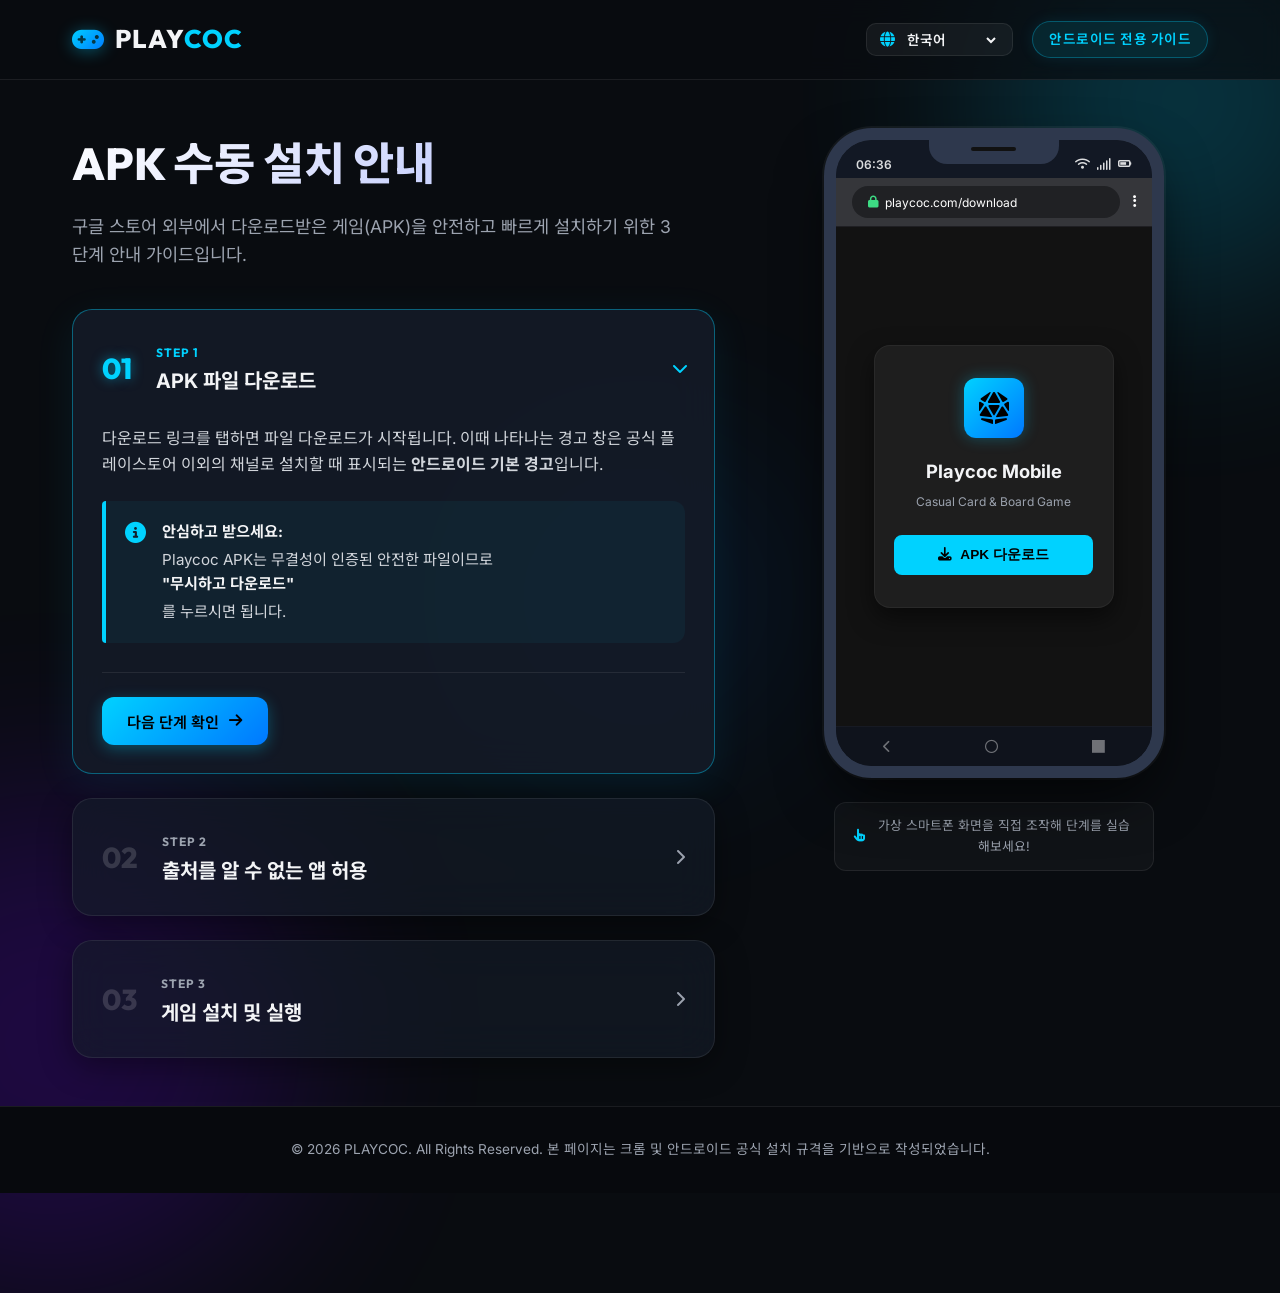
==== index.html @ 273a6642 "Add files via upload" ====
<!DOCTYPE html>
<html lang="ko">
<head>
  <meta charset="UTF-8">
  <meta name="viewport" content="width=device-width, initial-scale=1.0">
  <title>안드로이드 APK 크롬 설치 가이드 | Playcoc</title>
  <meta name="description" content="구글 플레이 스토어를 거치지 않고, 크롬에서 안전하게 APK 파일을 다운로드하여 설치하는 방법을 알려드립니다. 단계별 시뮬레이터를 확인하세요.">
  
  <!-- SEO Open Graph -->
  <meta property="og:title" content="안드로이드 APK 크롬 설치 가이드 | Playcoc">
  <meta property="og:description" content="크롬을 통한 APK 파일 다운로드부터 권한 허용, 게임 실행까지 완벽하게 가이드합니다.">
  <meta property="og:type" content="website">
  
  <!-- Fonts -->
  <link rel="preconnect" href="https://fonts.googleapis.com">
  <link rel="preconnect" href="https://fonts.gstatic.com" crossorigin>
  <link href="https://fonts.googleapis.com/css2?family=Inter:wght@300;400;500;600;700&family=Noto+Sans+KR:wght@300;400;500;700&family=Outfit:wght@400;600;800&display=swap" rel="stylesheet">
  
  <!-- FontAwesome for icons -->
  <link rel="stylesheet" href="https://cdnjs.cloudflare.com/ajax/libs/font-awesome/6.4.0/css/all.min.css">
  
  <!-- Custom Styles -->
  <link rel="stylesheet" href="style.css">
</head>
<body>

  <!-- Background Decorative Orbs -->
  <div class="decor-orb orb-1"></div>
  <div class="decor-orb orb-2"></div>
  <div class="decor-orb orb-3"></div>

  <!-- Header -->
  <header>
    <div class="header-container">
      <div class="logo">
        <i class="fa-solid fa-gamepad logo-icon"></i>
        <span class="logo-text">PLAY<span>COC</span></span>
      </div>
      <div class="header-right">
        <!-- Language Selector -->
        <div class="lang-selector">
          <i class="fa-solid fa-globe lang-icon"></i>
          <select id="lang-select">
            <option value="ko" selected>한국어</option>
            <option value="en">English</option>
            <option value="vi">Tiếng Việt</option>
          </select>
        </div>
        <div class="badge" data-i18n="header-badge">안드로이드 전용 가이드</div>
      </div>
    </div>
  </header>

  <!-- Main Content Container -->
  <main class="container">
    
    <!-- Left Column: Step Details -->
    <section class="guide-steps-column">
      <div class="intro-box">
        <h1 data-i18n="intro-title">APK 수동 설치 안내</h1>
        <p class="subtitle" data-i18n="intro-subtitle">구글 스토어 외부에서 다운로드받은 게임(APK)을 안전하고 빠르게 설치하기 위한 3단계 안내 가이드입니다.</p>
      </div>

      <!-- Step List -->
      <div class="steps-wrapper">
        
        <!-- Step 1 Card -->
        <article class="step-card active" data-step="1" id="step-1-card">
          <div class="step-header">
            <span class="step-number">01</span>
            <div class="step-title-group">
              <span class="step-tag" data-i18n="step1-tag">Step 1</span>
              <h2 data-i18n="step1-title">APK 파일 다운로드</h2>
            </div>
            <i class="fa-solid fa-chevron-right step-arrow"></i>
          </div>
          <div class="step-content">
            <p data-i18n="step1-body">다운로드 링크를 탭하면 파일 다운로드가 시작됩니다. 이때 나타나는 경고 창은 공식 플레이스토어 이외의 채널로 설치할 때 표시되는 <strong>안드로이드 기본 경고</strong>입니다.</p>
            <div class="alert-box note">
              <i class="fa-solid fa-circle-info alert-icon"></i>
              <div class="alert-text">
                <strong data-i18n="step1-alert-title">안심하고 받으세요:</strong>
                <span data-i18n="step1-alert-body">Playcoc APK는 무결성이 인증된 안전한 파일이므로 <strong>"무시하고 다운로드"</strong>를 누르시면 됩니다.</span>
              </div>
            </div>
            <div class="step-actions">
              <button class="btn btn-primary next-step-btn" data-next="2" data-i18n="btn-next-step1">다음 단계 확인 <i class="fa-solid fa-arrow-right"></i></button>
            </div>
          </div>
        </article>

        <!-- Step 2 Card -->
        <article class="step-card" data-step="2" id="step-2-card">
          <div class="step-header">
            <span class="step-number">02</span>
            <div class="step-title-group">
              <span class="step-tag" data-i18n="step2-tag">Step 2</span>
              <h2 data-i18n="step2-title">출처를 알 수 없는 앱 허용</h2>
            </div>
            <i class="fa-solid fa-chevron-right step-arrow"></i>
          </div>
          <div class="step-content">
            <p data-i18n="step2-body">다운로드가 끝나고 파일을 열면 보안 경고가 발생합니다. 브라우저(크롬)에 앱 설치 권한이 부여되지 않았기 때문입니다.</p>
            <ol class="bullet-list">
              <li data-i18n="step2-list1">경고 팝업에서 <strong class="color-highlight">설정</strong>(Settings)을 누릅니다.</li>
              <li data-i18n="step2-list2">보안 설정 창에서 <strong class="color-highlight">이 소스 허용</strong>(Allow from this source) 토글 스위치를 활성화합니다.</li>
            </ol>
            <div class="step-actions">
              <button class="btn btn-secondary prev-step-btn" data-prev="1" data-i18n="btn-prev">이전</button>
              <button class="btn btn-primary next-step-btn" data-next="3" data-i18n="btn-next-step2">다음 단계 확인 <i class="fa-solid fa-arrow-right"></i></button>
            </div>
          </div>
        </article>

        <!-- Step 3 Card -->
        <article class="step-card" data-step="3" id="step-3-card">
          <div class="step-header">
            <span class="step-number">03</span>
            <div class="step-title-group">
              <span class="step-tag" data-i18n="step3-tag">Step 3</span>
              <h2 data-i18n="step3-title">게임 설치 및 실행</h2>
            </div>
            <i class="fa-solid fa-chevron-right step-arrow"></i>
          </div>
          <div class="step-content">
            <p data-i18n="step3-body">권한 허용 후 돌아오면 앱 설치를 묻는 팝업창이 나타납니다. 최종 설치 및 플레이를 완료하세요.</p>
            <ol class="bullet-list">
              <li data-i18n="step3-list1">설치 확인 창에서 <strong class="color-highlight">설치</strong>(Install) 버튼을 탭합니다.</li>
              <li data-i18n="step3-list2">설치가 완료된 뒤 <strong class="color-highlight">열기</strong>(Open) 버튼을 누르면 정상적으로 게임이 시작됩니다!</li>
            </ol>
            <div class="alert-box success">
              <i class="fa-solid fa-circle-check alert-icon"></i>
              <div class="alert-text" data-i18n="step3-alert">
                설치가 완료되었습니다! 이제 자유롭게 게임을 이용하실 수 있습니다.
              </div>
            </div>
            <div class="step-actions">
              <button class="btn btn-secondary prev-step-btn" data-prev="2" data-i18n="btn-prev-step">이전 단계</button>
              <button class="btn btn-primary reset-btn" id="btn-restart" data-i18n="btn-restart"><i class="fa-solid fa-rotate-left"></i> 처음부터 다시 보기</button>
            </div>
          </div>
        </article>

      </div>
    </section>

    <!-- Right Column: Interactive Phone Simulator -->
    <section class="simulator-column">
      <div class="phone-wrapper">
        <div class="phone-case">
          <!-- Speaker & Camera Notch -->
          <div class="notch"></div>
          
          <!-- Side Buttons -->
          <div class="phone-btn vol-up"></div>
          <div class="phone-btn vol-down"></div>
          <div class="phone-btn power"></div>

          <!-- Screen Container -->
          <div class="phone-screen" id="phone-screen">
            
            <!-- Android Status Bar -->
            <div class="android-status-bar">
              <div class="status-time" id="live-time">14:20</div>
              <div class="status-icons">
                <i class="fa-solid fa-wifi"></i>
                <i class="fa-solid fa-signal"></i>
                <i class="fa-solid fa-battery-three-quarters"></i>
              </div>
            </div>

            <!-- Virtual Screens -->
            <div class="screen-view-container">
              
              <!-- STEP 1 VIEW: Chrome Download & Warning -->
              <div class="view active" id="view-step-1">
                <div class="chrome-browser">
                  <div class="chrome-header">
                    <div class="chrome-url"><i class="fa-solid fa-lock text-success"></i> playcoc.com/download</div>
                    <div class="chrome-actions"><i class="fa-solid fa-ellipsis-vertical"></i></div>
                  </div>
                  <div class="chrome-content">
                    <div class="game-card-mock">
                      <div class="game-logo-mock"><i class="fa-solid fa-dice-d20"></i></div>
                      <h3 data-i18n="sim-game-title">Playcoc Mobile</h3>
                      <p data-i18n="sim-game-subtitle">Casual Card & Board Game</p>
                      <button class="btn-download-mock" id="mock-dl-trigger">
                        <i class="fa-solid fa-download"></i> <span data-i18n="mock-dl-text">APK 다운로드</span>
                      </button>
                    </div>
                  </div>
                  
                  <!-- Chrome Alert Box (Warning) -->
                  <div class="chrome-warning-overlay" id="download-warning-popup">
                    <div class="chrome-warning-card">
                      <div class="warn-title">
                        <i class="fa-solid fa-triangle-exclamation text-warning"></i>
                        <span data-i18n="warn-title">파일이 유해할 수 있음</span>
                      </div>
                      <p class="warn-desc" data-i18n="warn-desc">playcoc_game.apk 파일은 유해할 수 있습니다. 출처가 확실하지 않은 파일은 유해할 수 있으므로 신중하게 판단해야 합니다.</p>
                      <div class="warn-actions">
                        <button class="btn-warn-cancel" data-i18n="btn-cancel">취소</button>
                        <button class="btn-warn-action btn-pulse" id="btn-mock-download-anyway" data-i18n="btn-dl-anyway">무시하고 다운로드</button>
                      </div>
                    </div>
                  </div>
                  
                  <!-- Download Progress Notification -->
                  <div class="chrome-toast-download" id="toast-download-progress">
                    <div class="toast-content">
                      <i class="fa-solid fa-circle-notch fa-spin text-primary"></i>
                      <span data-i18n="toast-progress">파일 다운로드 중...</span>
                    </div>
                  </div>

                  <!-- Download Complete Notification -->
                  <div class="chrome-toast-download" id="toast-download-complete">
                    <div class="toast-content">
                      <i class="fa-solid fa-circle-check text-success"></i>
                      <span data-i18n="toast-complete">파일 다운로드 완료</span>
                    </div>
                    <button class="toast-open-btn" id="toast-open-btn" data-i18n="btn-open">열기</button>
                  </div>

                </div>
              </div>

              <!-- STEP 2 VIEW: Android Settings Allow Unknown Source -->
              <div class="view" id="view-step-2">
                
                <!-- Security Dialog -->
                <div class="android-security-dialog" id="security-dialog">
                  <div class="dialog-card">
                    <div class="dialog-body">
                      <h4 data-i18n="sec-title">보안 경고</h4>
                      <p data-i18n="sec-desc">보안을 위해 이 소스의 알 수 없는 앱을 휴대전화에 설치할 수 없습니다.</p>
                    </div>
                    <div class="dialog-footer">
                      <button class="btn-dialog-cancel" data-i18n="btn-cancel">취소</button>
                      <button class="btn-dialog-action btn-pulse" id="btn-goto-settings" data-i18n="btn-settings">설정</button>
                    </div>
                  </div>
                </div>

                <!-- Settings Page -->
                <div class="android-settings-page" id="settings-page">
                  <div class="settings-header">
                    <button class="settings-back-btn" id="settings-back-btn"><i class="fa-solid fa-arrow-left"></i></button>
                    <span data-i18n="settings-title">알 수 없는 앱 설치</span>
                  </div>
                  <div class="settings-list">
                    <div class="settings-app-info">
                      <div class="app-icon-chrome"><i class="fa-brands fa-chrome"></i></div>
                      <div class="app-details">
                        <h5>Chrome</h5>
                        <p data-i18n="settings-version">버전 120.0.6099.144</p>
                      </div>
                    </div>
                    
                    <div class="settings-toggle-row">
                      <div class="toggle-desc">
                        <span data-i18n="settings-allow">이 소스 허용</span>
                        <p data-i18n="settings-allow-desc">이 소스를 허용하면 휴대전화 및 데이터가 공격에 노출될 수 있습니다. 이 앱을 설치함으로써 발생하는 기기 손상이나 데이터 손실에 대한 책임은 사용자에게 있습니다.</p>
                      </div>
                      <div class="toggle-switch-container">
                        <label class="switch">
                          <input type="checkbox" id="toggle-allow-source">
                          <span class="slider round"></span>
                        </label>
                      </div>
                    </div>
                  </div>
                </div>

              </div>

              <!-- STEP 3 VIEW: APK Installation -->
              <div class="view" id="view-step-3">
                <div class="installer-ui">
                  
                  <!-- Install Dialog -->
                  <div class="android-install-dialog" id="install-dialog">
                    <div class="install-dialog-header">
                      <div class="installer-app-icon"><i class="fa-solid fa-dice-d20"></i></div>
                      <div class="installer-app-name">
                        <h4 data-i18n="sim-game-title">Playcoc Mobile</h4>
                        <p data-i18n="install-question">이 앱을 설치하시겠습니까?</p>
                      </div>
                    </div>
                    <div class="install-dialog-footer">
                      <button class="btn-install-cancel" data-i18n="btn-cancel">취소</button>
                      <button class="btn-install-action btn-pulse" id="btn-install-confirm" data-i18n="btn-install">설치</button>
                    </div>
                  </div>

                  <!-- Installing Dialog -->
                  <div class="android-install-dialog" id="installing-dialog">
                    <div class="install-dialog-header">
                      <div class="installer-app-icon"><i class="fa-solid fa-dice-d20"></i></div>
                      <div class="installer-app-name">
                        <h4 data-i18n="sim-game-title">Playcoc Mobile</h4>
                        <p data-i18n="installing-title">설치 중...</p>
                      </div>
                    </div>
                    <div class="install-progress-bar-container">
                      <div class="install-progress-bar" id="install-progress-bar"></div>
                    </div>
                  </div>

                  <!-- Installed Dialog -->
                  <div class="android-install-dialog" id="installed-dialog">
                    <div class="install-dialog-header">
                      <div class="installer-app-icon success-glow"><i class="fa-solid fa-dice-d20"></i></div>
                      <div class="installer-app-name">
                        <h4 data-i18n="sim-game-title">Playcoc Mobile</h4>
                        <p class="text-success" id="installed-msg"><i class="fa-solid fa-circle-check"></i> <span data-i18n="installed-title">앱이 설치되었습니다.</span></p>
                      </div>
                    </div>
                    <div class="install-dialog-footer">
                      <button class="btn-install-cancel" id="btn-install-done" data-i18n="btn-done">완료</button>
                      <button class="btn-install-action btn-pulse" id="btn-launch-game" data-i18n="btn-open">열기</button>
                    </div>
                  </div>

                  <!-- Game Launch Interface -->
                  <div class="game-launched-screen" id="game-launched-screen">
                    <div class="game-brand-splash">
                      <div class="splash-logo"><i class="fa-solid fa-dice-d20"></i></div>
                      <h2>PLAYCOC</h2>
                      <div class="loading-spinner"></div>
                      <p data-i18n="splash-loading">게임을 불러오는 중...</p>
                    </div>
                  </div>

                </div>
              </div>

            </div>

            <!-- Android Navigation Bar -->
            <div class="android-nav-bar">
              <div class="nav-btn"><i class="fa-solid fa-chevron-left"></i></div>
              <div class="nav-btn"><i class="fa-regular fa-circle"></i></div>
              <div class="nav-btn"><i class="fa-solid fa-square-full"></i></div>
            </div>

          </div>
        </div>
      </div>
      
      <!-- Virtual Phone Interactive Hint -->
      <div class="simulator-hint">
        <i class="fa-solid fa-hand-pointer pulse-icon"></i>
        <span data-i18n="sim-hint">가상 스마트폰 화면을 직접 조작해 단계를 실습해보세요!</span>
      </div>
    </section>

  </main>

  <!-- Footer -->
  <footer>
    <div class="footer-container">
      <p data-i18n="footer-text">&copy; 2026 PLAYCOC. All Rights Reserved. 본 페이지는 크롬 및 안드로이드 공식 설치 규격을 기반으로 작성되었습니다.</p>
    </div>
  </footer>

  <script src="script.js"></script>
</body>
</html>
---- style.css ----
/* --- Global Styles & Design System --- */
:root {
  /* Color Palette */
  --bg-dark: #090c10;
  --bg-panel: rgba(21, 28, 41, 0.65);
  --bg-panel-solid: #151c29;
  --border-color: rgba(255, 255, 255, 0.08);
  --color-primary: #00d2ff;
  --color-secondary: #0078ff;
  --color-accent: #7000ff;
  --color-success: #3ddc84;
  --color-warning: #f5a623;
  --text-main: #f3f4f6;
  --text-muted: #9ca3af;
  
  /* Gradients */
  --gradient-main: linear-gradient(135deg, var(--color-primary) 0%, var(--color-secondary) 100%);
  --gradient-accent: linear-gradient(135deg, #8b5cf6 0%, var(--color-accent) 100%);
  --gradient-dark: linear-gradient(180deg, #090c10 0%, #151c29 100%);
  
  /* Shadows & Blur */
  --glass-blur: blur(20px);
  --glow-shadow: 0 0 25px rgba(0, 210, 255, 0.25);
  --panel-shadow: 0 8px 32px 0 rgba(0, 0, 0, 0.4);
  
  /* Transitions */
  --transition-fast: all 0.2s cubic-bezier(0.4, 0, 0.2, 1);
  --transition-normal: all 0.4s cubic-bezier(0.4, 0, 0.2, 1);
}

* {
  box-sizing: border-box;
  margin: 0;
  padding: 0;
}

body {
  font-family: 'Inter', 'Noto Sans KR', sans-serif;
  background-color: var(--bg-dark);
  color: var(--text-main);
  min-height: 100vh;
  position: relative;
  overflow-x: hidden;
  display: flex;
  flex-direction: column;
  line-height: 1.6;
}

/* --- Decorative Orbs --- */
.decor-orb {
  position: absolute;
  border-radius: 50%;
  filter: blur(100px);
  z-index: -1;
  opacity: 0.2;
}
.orb-1 {
  width: 400px;
  height: 400px;
  background: var(--color-primary);
  top: -100px;
  right: -100px;
}
.orb-2 {
  width: 500px;
  height: 500px;
  background: var(--color-accent);
  bottom: -100px;
  left: -200px;
}
.orb-3 {
  width: 300px;
  height: 300px;
  background: var(--color-secondary);
  top: 50%;
  left: 50%;
  transform: translate(-50%, -50%);
  opacity: 0.1;
}

/* --- Header --- */
header {
  border-bottom: 1px solid var(--border-color);
  background: rgba(9, 12, 16, 0.7);
  backdrop-filter: blur(12px);
  position: sticky;
  top: 0;
  z-index: 100;
}

.header-container {
  max-width: 1200px;
  margin: 0 auto;
  padding: 1.2rem 2rem;
  display: flex;
  justify-content: space-between;
  align-items: center;
}

.logo {
  display: flex;
  align-items: center;
  gap: 0.6rem;
  font-family: 'Outfit', sans-serif;
  font-weight: 800;
  font-size: 1.6rem;
  letter-spacing: 1px;
}

.logo-icon {
  background: var(--gradient-main);
  -webkit-background-clip: text;
  -webkit-text-fill-color: transparent;
  filter: drop-shadow(0 2px 8px rgba(0, 210, 255, 0.4));
}

.logo-text {
  color: var(--text-main);
}
.logo-text span {
  color: var(--color-primary);
}

.badge {
  background: rgba(0, 210, 255, 0.1);
  border: 1px solid rgba(0, 210, 255, 0.3);
  color: var(--color-primary);
  padding: 0.4rem 1rem;
  border-radius: 50px;
  font-size: 0.85rem;
  font-weight: 600;
  letter-spacing: 0.5px;
  box-shadow: 0 0 15px rgba(0, 210, 255, 0.1);
}

.header-right {
  display: flex;
  align-items: center;
  gap: 1.2rem;
}

.lang-selector {
  display: flex;
  align-items: center;
  gap: 0.5rem;
  background: rgba(255, 255, 255, 0.05);
  border: 1px solid var(--border-color);
  padding: 0.4rem 0.8rem;
  border-radius: 10px;
  color: var(--text-main);
  transition: var(--transition-fast);
}

.lang-selector:hover {
  border-color: rgba(0, 210, 255, 0.3);
  background: rgba(0, 210, 255, 0.05);
}

.lang-icon {
  color: var(--color-primary);
  font-size: 0.95rem;
}

#lang-select {
  background: transparent;
  border: none;
  color: var(--text-main);
  font-size: 0.85rem;
  font-weight: 600;
  outline: none;
  cursor: pointer;
  font-family: inherit;
  padding-right: 0.5rem;
}

#lang-select option {
  background: var(--bg-panel-solid);
  color: var(--text-main);
}

/* --- Main Layout --- */
.container {
  max-width: 1200px;
  margin: 0 auto;
  padding: 3rem 2rem;
  flex: 1;
  display: grid;
  grid-template-columns: 1.2fr 0.8fr;
  gap: 4rem;
  align-items: start;
}

/* --- Left Column: Guide Steps --- */
.intro-box h1 {
  font-family: 'Outfit', 'Noto Sans KR', sans-serif;
  font-size: 2.8rem;
  font-weight: 800;
  margin-bottom: 0.8rem;
  background: linear-gradient(135deg, #ffffff 0%, #a5b4fc 100%);
  -webkit-background-clip: text;
  -webkit-text-fill-color: transparent;
}

.intro-box .subtitle {
  color: var(--text-muted);
  font-size: 1.1rem;
  margin-bottom: 2.5rem;
  max-width: 600px;
}

.steps-wrapper {
  display: flex;
  flex-direction: column;
  gap: 1.5rem;
}

.step-card {
  background: var(--bg-panel);
  border: 1px solid var(--border-color);
  border-radius: 20px;
  backdrop-filter: var(--glass-blur);
  overflow: hidden;
  transition: var(--transition-normal);
  cursor: pointer;
  box-shadow: var(--panel-shadow);
}

.step-card:hover {
  border-color: rgba(0, 210, 255, 0.25);
  box-shadow: 0 10px 30px rgba(0, 0, 0, 0.5);
}

.step-card.active {
  border-color: rgba(0, 210, 255, 0.4);
  box-shadow: 0 10px 40px rgba(0, 210, 255, 0.08);
  background: rgba(21, 28, 41, 0.85);
}

.step-header {
  padding: 1.8rem;
  display: flex;
  align-items: center;
  gap: 1.5rem;
}

.step-number {
  font-family: 'Outfit', sans-serif;
  font-size: 1.8rem;
  font-weight: 800;
  color: rgba(255, 255, 255, 0.15);
  transition: var(--transition-normal);
}

.step-card.active .step-number {
  color: var(--color-primary);
  text-shadow: 0 0 12px rgba(0, 210, 255, 0.5);
}

.step-title-group {
  flex: 1;
}

.step-tag {
  display: inline-block;
  font-family: 'Outfit', sans-serif;
  font-size: 0.75rem;
  font-weight: 700;
  text-transform: uppercase;
  color: var(--text-muted);
  letter-spacing: 1px;
  margin-bottom: 0.2rem;
  transition: var(--transition-fast);
}

.step-card.active .step-tag {
  color: var(--color-primary);
}

.step-header h2 {
  font-size: 1.25rem;
  font-weight: 700;
  color: var(--text-main);
}

.step-arrow {
  color: var(--text-muted);
  transition: var(--transition-normal);
}

.step-card.active .step-arrow {
  transform: rotate(90deg);
  color: var(--color-primary);
}

/* Collapsible Content */
.step-content {
  max-height: 0;
  padding: 0 1.8rem;
  overflow: hidden;
  transition: max-height 0.5s cubic-bezier(0, 1, 0, 1);
  color: #d1d5db;
  font-size: 1rem;
}

.step-card.active .step-content {
  max-height: 1000px;
  padding: 0 1.8rem 1.8rem 1.8rem;
  transition: max-height 0.5s cubic-bezier(1, 0, 1, 0);
}

.step-content p {
  margin-bottom: 1.2rem;
}

.color-highlight {
  color: var(--color-primary);
  font-weight: 600;
}

/* Lists and Alerts */
.bullet-list {
  padding-left: 1.2rem;
  margin-bottom: 1.5rem;
}
.bullet-list li {
  margin-bottom: 0.8rem;
}

.alert-box {
  background: rgba(255, 255, 255, 0.03);
  border-left: 4px solid var(--color-primary);
  border-radius: 4px 12px 12px 4px;
  padding: 1.2rem;
  margin: 1.5rem 0;
  display: flex;
  gap: 1rem;
  align-items: flex-start;
}

.alert-box.note {
  border-left-color: var(--color-primary);
  background: rgba(0, 210, 255, 0.05);
}

.alert-box.success {
  border-left-color: var(--color-success);
  background: rgba(61, 220, 132, 0.05);
}

.alert-icon {
  font-size: 1.3rem;
  margin-top: 0.1rem;
}
.alert-box.note .alert-icon { color: var(--color-primary); }
.alert-box.success .alert-icon { color: var(--color-success); }

.alert-text {
  font-size: 0.95rem;
}
.alert-text strong {
  display: block;
  margin-bottom: 0.2rem;
  color: var(--text-main);
}

/* Actions in steps */
.step-actions {
  display: flex;
  gap: 1rem;
  margin-top: 1.8rem;
  border-top: 1px solid var(--border-color);
  padding-top: 1.5rem;
}

/* Buttons styling */
.btn {
  font-family: 'Noto Sans KR', sans-serif;
  font-size: 0.95rem;
  font-weight: 600;
  padding: 0.8rem 1.6rem;
  border-radius: 12px;
  border: none;
  cursor: pointer;
  display: inline-flex;
  align-items: center;
  justify-content: center;
  gap: 0.6rem;
  transition: var(--transition-fast);
}

.btn-primary {
  background: var(--gradient-main);
  color: #000;
  box-shadow: 0 4px 15px rgba(0, 210, 255, 0.3);
}

.btn-primary:hover {
  transform: translateY(-2px);
  box-shadow: 0 6px 20px rgba(0, 210, 255, 0.45);
}

.btn-secondary {
  background: rgba(255, 255, 255, 0.06);
  border: 1px solid var(--border-color);
  color: var(--text-main);
}

.btn-secondary:hover {
  background: rgba(255, 255, 255, 0.1);
  border-color: rgba(255, 255, 255, 0.2);
}

.btn-primary.reset-btn {
  background: var(--gradient-accent);
  color: #fff;
  box-shadow: 0 4px 15px rgba(112, 0, 255, 0.3);
}

.btn-primary.reset-btn:hover {
  transform: translateY(-2px);
  box-shadow: 0 6px 20px rgba(112, 0, 255, 0.45);
}

/* --- Right Column: Phone Simulator Case --- */
.simulator-column {
  display: flex;
  flex-direction: column;
  align-items: center;
  position: sticky;
  top: 100px;
}

.phone-wrapper {
  perspective: 1200px;
  width: 100%;
  max-width: 340px;
}

.phone-case {
  background: #1e2430;
  border: 12px solid #2e384d;
  border-radius: 48px;
  width: 100%;
  height: 650px;
  position: relative;
  box-shadow: 0 25px 60px -15px rgba(0, 0, 0, 0.8),
              0 0 0 2px rgba(255, 255, 255, 0.05),
              inset 0 0 20px rgba(0, 0, 0, 0.6);
  overflow: hidden;
}

/* Notch & Hardware details */
.notch {
  position: absolute;
  top: 0;
  left: 50%;
  transform: translateX(-50%);
  width: 130px;
  height: 24px;
  background: #2e384d;
  border-bottom-left-radius: 18px;
  border-bottom-right-radius: 18px;
  z-index: 10;
  display: flex;
  justify-content: center;
  align-items: center;
}

.notch::before {
  content: '';
  width: 45px;
  height: 4px;
  background: #111;
  border-radius: 4px;
  margin-top: -6px;
}

.phone-btn {
  position: absolute;
  background: #2e384d;
  border-radius: 2px;
}

.vol-up { left: -14px; top: 120px; width: 3px; height: 45px; }
.vol-down { left: -14px; top: 180px; width: 3px; height: 45px; }
.power { right: -14px; top: 150px; width: 3px; height: 60px; }

/* Phone Screen */
.phone-screen {
  background: #121824;
  width: 100%;
  height: 100%;
  border-radius: 36px;
  overflow: hidden;
  display: flex;
  flex-direction: column;
  position: relative;
}

/* Status Bar */
.android-status-bar {
  height: 38px;
  padding: 10px 20px 0 20px;
  display: flex;
  justify-content: space-between;
  align-items: center;
  font-size: 0.75rem;
  font-weight: 600;
  color: rgba(255, 255, 255, 0.85);
  z-index: 9;
}
.status-icons {
  display: flex;
  gap: 0.4rem;
  align-items: center;
}

/* Navigation Bar */
.android-nav-bar {
  height: 40px;
  background: #0f131c;
  display: flex;
  justify-content: space-around;
  align-items: center;
  font-size: 0.8rem;
  color: rgba(255, 255, 255, 0.4);
  z-index: 9;
  border-top: 1px solid rgba(255, 255, 255, 0.03);
}

.nav-btn {
  cursor: pointer;
  padding: 0.5rem 1rem;
}
.nav-btn:hover {
  color: var(--text-main);
}

/* Screen Views Container */
.screen-view-container {
  flex: 1;
  position: relative;
  overflow: hidden;
}

.view {
  position: absolute;
  top: 0;
  left: 0;
  width: 100%;
  height: 100%;
  opacity: 0;
  visibility: hidden;
  pointer-events: none;
  transition: opacity 0.4s ease, transform 0.4s ease, visibility 0.4s ease;
  transform: translateX(30px);
  display: flex;
  flex-direction: column;
}

.view.active {
  opacity: 1;
  visibility: visible;
  pointer-events: auto;
  transform: translateX(0);
}

/* --- View 1: Chrome Simulator --- */
.chrome-browser {
  flex: 1;
  display: flex;
  flex-direction: column;
  background: #202124;
}

.chrome-header {
  background: #35363a;
  padding: 0.5rem 1rem;
  display: flex;
  align-items: center;
  gap: 0.8rem;
  border-bottom: 1px solid #1f1f23;
}

.chrome-url {
  flex: 1;
  background: #202124;
  color: #fff;
  border-radius: 20px;
  padding: 0.4rem 1rem;
  font-size: 0.75rem;
  text-align: left;
  display: flex;
  align-items: center;
  gap: 0.4rem;
}
.text-success { color: var(--color-success); }

.chrome-actions {
  color: #fff;
  font-size: 0.85rem;
}

.chrome-content {
  flex: 1;
  background: #121212;
  display: flex;
  justify-content: center;
  align-items: center;
  padding: 1.5rem;
}

.game-card-mock {
  background: #1e1e1e;
  border: 1px solid rgba(255, 255, 255, 0.05);
  border-radius: 16px;
  width: 100%;
  max-width: 240px;
  padding: 2rem 1.2rem;
  text-align: center;
  box-shadow: 0 10px 25px rgba(0,0,0,0.5);
}

.game-logo-mock {
  width: 60px;
  height: 60px;
  border-radius: 12px;
  background: var(--gradient-main);
  margin: 0 auto 1.2rem auto;
  display: flex;
  justify-content: center;
  align-items: center;
  font-size: 2rem;
  color: #000;
  box-shadow: 0 0 15px rgba(0, 210, 255, 0.3);
}

.game-card-mock h3 {
  font-size: 1.15rem;
  font-weight: 700;
  margin-bottom: 0.3rem;
}

.game-card-mock p {
  color: var(--text-muted);
  font-size: 0.75rem;
  margin-bottom: 1.5rem;
}

.btn-download-mock {
  background: var(--color-primary);
  color: #000;
  border: none;
  font-weight: 700;
  font-size: 0.85rem;
  padding: 0.7rem 1.2rem;
  border-radius: 8px;
  width: 100%;
  cursor: pointer;
  display: flex;
  align-items: center;
  justify-content: center;
  gap: 0.5rem;
  transition: var(--transition-fast);
}

/* Chrome Warning Overlay */
.chrome-warning-overlay {
  position: absolute;
  top: 0;
  left: 0;
  width: 100%;
  height: 100%;
  background: rgba(0, 0, 0, 0.6);
  z-index: 10;
  display: flex;
  align-items: flex-end;
  opacity: 0;
  pointer-events: none;
  transition: opacity 0.3s ease;
}

.chrome-warning-overlay.active {
  opacity: 1;
  pointer-events: auto;
}

.chrome-warning-card {
  background: #2d2f31;
  border-top-left-radius: 16px;
  border-top-right-radius: 16px;
  width: 100%;
  padding: 1.5rem;
  transform: translateY(100%);
  transition: transform 0.4s cubic-bezier(0.16, 1, 0.3, 1);
}

.chrome-warning-overlay.active .chrome-warning-card {
  transform: translateY(0);
}

.warn-title {
  display: flex;
  align-items: center;
  gap: 0.6rem;
  font-weight: 700;
  font-size: 0.95rem;
  color: #fff;
  margin-bottom: 0.8rem;
}
.text-warning { color: var(--color-warning); }

.warn-desc {
  color: #b3b7bc;
  font-size: 0.78rem;
  line-height: 1.5;
  margin-bottom: 1.5rem;
  text-align: left;
}

.warn-actions {
  display: flex;
  justify-content: flex-end;
  gap: 0.8rem;
}

.warn-actions button {
  background: none;
  border: none;
  font-size: 0.8rem;
  font-weight: 600;
  padding: 0.6rem 1rem;
  border-radius: 20px;
  cursor: pointer;
}

.btn-warn-cancel {
  color: #8ab4f8;
}
.btn-warn-cancel:hover { background: rgba(138, 180, 248, 0.08); }

.btn-warn-action {
  background: #8ab4f8 !important;
  color: #202124 !important;
}
.btn-warn-action:hover { background: #9ec2f9 !important; }

/* Chrome Toasts (Progress / Complete) */
.chrome-toast-download {
  position: absolute;
  top: 50px;
  left: 5%;
  width: 90%;
  background: #2d2f31;
  border: 1px solid rgba(255, 255, 255, 0.05);
  border-radius: 8px;
  padding: 0.8rem 1rem;
  display: flex;
  justify-content: space-between;
  align-items: center;
  z-index: 12;
  box-shadow: 0 4px 15px rgba(0,0,0,0.5);
  opacity: 0;
  transform: translateY(-20px);
  transition: var(--transition-normal);
}

.chrome-toast-download.active {
  opacity: 1;
  transform: translateY(0);
}

.toast-content {
  display: flex;
  align-items: center;
  gap: 0.6rem;
  font-size: 0.78rem;
  color: #fff;
}

.toast-open-btn {
  background: none;
  border: none;
  color: #8ab4f8;
  font-weight: 700;
  font-size: 0.78rem;
  cursor: pointer;
  padding: 0.2rem 0.6rem;
  border-radius: 4px;
}
.toast-open-btn:hover { background: rgba(138, 180, 248, 0.08); }

/* --- View 2: Android Settings & Dialog --- */
.android-security-dialog {
  position: absolute;
  top: 0;
  left: 0;
  width: 100%;
  height: 100%;
  background: rgba(0,0,0,0.5);
  display: flex;
  justify-content: center;
  align-items: center;
  padding: 1.5rem;
  z-index: 11;
  opacity: 0;
  pointer-events: none;
  transition: opacity 0.3s ease;
}

.android-security-dialog.active {
  opacity: 1;
  pointer-events: auto;
}

.dialog-card {
  background: #2b303b;
  border-radius: 16px;
  width: 90%;
  max-width: 280px;
  overflow: hidden;
  box-shadow: 0 10px 25px rgba(0, 0, 0, 0.4);
  animation: scaleIn 0.3s cubic-bezier(0.34, 1.56, 0.64, 1);
  display: flex;
  flex-direction: column;
}

.dialog-body {
  padding: 1.5rem 1.5rem 0.5rem 1.5rem;
}

.dialog-body h4 {
  font-size: 1rem;
  font-weight: 700;
  margin-bottom: 0.6rem;
}

.dialog-body p {
  color: var(--text-muted);
  font-size: 0.78rem;
  line-height: 1.5;
}

.dialog-footer {
  padding: 0.8rem 1.5rem 1.5rem 1.5rem;
  display: flex;
  justify-content: flex-end;
  gap: 0.8rem;
  width: 100%;
}

.dialog-footer button {
  background: none;
  border: none;
  font-size: 0.8rem;
  font-weight: 700;
  padding: 0.6rem 1rem;
  border-radius: 8px;
  cursor: pointer;
}

.btn-dialog-cancel { color: #aaa; }
.btn-dialog-action { color: var(--color-primary); }
.btn-dialog-action:hover { background: rgba(0, 210, 255, 0.08); }

/* Settings Page */
.android-settings-page {
  flex: 1;
  background: #121824;
  display: flex;
  flex-direction: column;
  transform: translateY(100%);
  transition: transform 0.4s cubic-bezier(0.16, 1, 0.3, 1);
  z-index: 15;
}

.android-settings-page.active {
  transform: translateY(0);
}

.settings-header {
  background: #1a2233;
  padding: 0.8rem 1rem;
  display: flex;
  align-items: center;
  gap: 1rem;
  font-weight: 600;
  font-size: 0.9rem;
  border-bottom: 1px solid var(--border-color);
}

.settings-back-btn {
  background: none;
  border: none;
  color: #fff;
  font-size: 1rem;
  cursor: pointer;
}

.settings-list {
  padding: 1.5rem 1.2rem;
}

.settings-app-info {
  display: flex;
  align-items: center;
  gap: 1rem;
  margin-bottom: 1.5rem;
}

.app-icon-chrome {
  width: 44px;
  height: 44px;
  border-radius: 50%;
  background: #2c303b;
  display: flex;
  justify-content: center;
  align-items: center;
  font-size: 1.5rem;
  color: #fff;
}

.app-details h5 {
  font-size: 0.85rem;
  font-weight: 600;
}
.app-details p {
  color: var(--text-muted);
  font-size: 0.7rem;
}

.settings-toggle-row {
  display: flex;
  justify-content: space-between;
  align-items: flex-start;
  gap: 1.2rem;
  border-top: 1px solid var(--border-color);
  padding-top: 1.2rem;
}

.toggle-desc span {
  display: block;
  font-weight: 600;
  font-size: 0.85rem;
  margin-bottom: 0.4rem;
}

.toggle-desc p {
  color: var(--text-muted);
  font-size: 0.68rem;
  line-height: 1.4;
}

/* Switch Toggle Styling */
.switch {
  position: relative;
  display: inline-block;
  width: 46px;
  height: 24px;
  flex-shrink: 0;
}

.switch input {
  opacity: 0;
  width: 0;
  height: 0;
}

.slider {
  position: absolute;
  cursor: pointer;
  top: 0; left: 0; right: 0; bottom: 0;
  background-color: #374151;
  transition: .3s;
}

.slider:before {
  position: absolute;
  content: "";
  height: 16px;
  width: 16px;
  left: 4px;
  bottom: 4px;
  background-color: white;
  transition: .3s;
}

input:checked + .slider {
  background-color: var(--color-primary);
}

input:checked + .slider:before {
  transform: translateX(22px);
}

.slider.round {
  border-radius: 34px;
}

.slider.round:before {
  border-radius: 50%;
}

/* --- View 3: Install UI --- */
.installer-ui {
  flex: 1;
  background: rgba(0,0,0,0.5);
  display: flex;
  justify-content: center;
  align-items: center;
  padding: 1.5rem;
}

.android-install-dialog {
  background: #2b303b;
  border-radius: 16px;
  padding: 1.5rem;
  width: 100%;
  display: none;
  animation: scaleIn 0.3s cubic-bezier(0.34, 1.56, 0.64, 1);
}

.android-install-dialog.active {
  display: block;
}

.install-dialog-header {
  display: flex;
  align-items: center;
  gap: 1rem;
  margin-bottom: 1.5rem;
}

.installer-app-icon {
  width: 48px;
  height: 48px;
  border-radius: 10px;
  background: var(--gradient-main);
  display: flex;
  justify-content: center;
  align-items: center;
  font-size: 1.6rem;
  color: #000;
}

.installer-app-name h4 {
  font-size: 0.95rem;
  font-weight: 700;
}

.installer-app-name p {
  font-size: 0.78rem;
  color: var(--text-muted);
  margin-top: 0.1rem;
}

.install-dialog-footer {
  display: flex;
  justify-content: flex-end;
  gap: 0.8rem;
}

.install-dialog-footer button {
  background: none;
  border: none;
  font-size: 0.8rem;
  font-weight: 700;
  padding: 0.6rem 1rem;
  border-radius: 8px;
  cursor: pointer;
}

.btn-install-cancel { color: #aaa; }
.btn-install-action { color: var(--color-primary); }

/* Progress bar inside dialog */
.install-progress-bar-container {
  background: #1f232b;
  height: 4px;
  border-radius: 2px;
  width: 100%;
  margin-bottom: 1rem;
  overflow: hidden;
}

.install-progress-bar {
  background: var(--color-primary);
  width: 0%;
  height: 100%;
  border-radius: 2px;
  transition: width 0.1s linear;
}

.success-glow {
  box-shadow: 0 0 20px rgba(61, 220, 132, 0.4);
  border: 1px solid rgba(61, 220, 132, 0.3);
  background: var(--color-success) !important;
  color: #000 !important;
}

/* Launched Game Splash Screen */
.game-launched-screen {
  position: absolute;
  top: 0; left: 0; width: 100%; height: 100%;
  background: #000;
  z-index: 20;
  display: none;
  justify-content: center;
  align-items: center;
  animation: fadeIn 0.4s ease-out;
}

.game-launched-screen.active {
  display: flex;
}

.game-brand-splash {
  text-align: center;
}

.splash-logo {
  font-size: 3.5rem;
  background: var(--gradient-main);
  -webkit-background-clip: text;
  -webkit-text-fill-color: transparent;
  margin-bottom: 1rem;
  animation: float 2.5s ease-in-out infinite;
}

.game-brand-splash h2 {
  font-family: 'Outfit', sans-serif;
  letter-spacing: 3px;
  font-size: 1.8rem;
  font-weight: 800;
  margin-bottom: 1.5rem;
}

.loading-spinner {
  width: 25px;
  height: 25px;
  border: 2px solid rgba(255, 255, 255, 0.1);
  border-top-color: var(--color-primary);
  border-radius: 50%;
  margin: 0 auto 0.8rem auto;
  animation: spin 1s linear infinite;
}

.game-brand-splash p {
  font-size: 0.72rem;
  color: var(--text-muted);
}

/* --- Simulator Hint & Indicators --- */
.simulator-hint {
  display: flex;
  align-items: center;
  gap: 0.6rem;
  background: rgba(255, 255, 255, 0.03);
  border: 1px solid var(--border-color);
  padding: 0.8rem 1.2rem;
  border-radius: 12px;
  font-size: 0.8rem;
  color: var(--text-muted);
  margin-top: 1.5rem;
  text-align: center;
  max-width: 320px;
}

.pulse-icon {
  color: var(--color-primary);
  animation: pulseIcon 1.5s infinite;
}

/* Pulse highlight animation for click goals */
.btn-pulse {
  position: relative;
}
.btn-pulse::after {
  content: '';
  position: absolute;
  top: -4px; left: -4px; right: -4px; bottom: -4px;
  border: 2px solid var(--color-primary);
  border-radius: 24px;
  opacity: 0;
  animation: pulseBtn 1.8s infinite;
}

/* --- Keyframe Animations --- */
@keyframes scaleIn {
  0% { transform: scale(0.9); opacity: 0; }
  100% { transform: scale(1); opacity: 1; }
}

@keyframes fadeIn {
  0% { opacity: 0; }
  100% { opacity: 1; }
}

@keyframes spin {
  0% { transform: rotate(0deg); }
  100% { transform: rotate(360deg); }
}

@keyframes float {
  0%, 100% { transform: translateY(0); }
  50% { transform: translateY(-8px); }
}

@keyframes pulseIcon {
  0% { transform: scale(1); opacity: 0.6; }
  50% { transform: scale(1.15); opacity: 1; }
  100% { transform: scale(1); opacity: 0.6; }
}

@keyframes pulseBtn {
  0% { transform: scale(1); opacity: 0.8; }
  100% { transform: scale(1.1); opacity: 0; }
}

/* --- Footer --- */
footer {
  border-top: 1px solid var(--border-color);
  background: #07090d;
  padding: 2rem;
  text-align: center;
  color: var(--text-muted);
  font-size: 0.85rem;
  margin-top: auto;
}

/* --- Responsive Media Queries --- */
@media (max-width: 900px) {
  .container {
    grid-template-columns: 1fr;
    gap: 3rem;
    padding: 2rem 1.5rem;
  }
  
  .simulator-column {
    position: static;
  }
  
  .intro-box h1 {
    font-size: 2.2rem;
  }
}

@media (max-width: 500px) {
  .header-container {
    padding: 1rem;
  }
  .logo {
    font-size: 1.3rem;
  }
  .badge {
    font-size: 0.75rem;
    padding: 0.3rem 0.8rem;
  }
  .intro-box h1 {
    font-size: 1.8rem;
  }
  .step-header {
    padding: 1.2rem;
    gap: 1rem;
  }
  .step-number {
    font-size: 1.4rem;
  }
  .step-header h2 {
    font-size: 1.05rem;
  }
  .step-content {
    font-size: 0.9rem;
    padding: 0 1.2rem;
  }
  .step-card.active .step-content {
    padding: 0 1.2rem 1.2rem 1.2rem;
  }
}
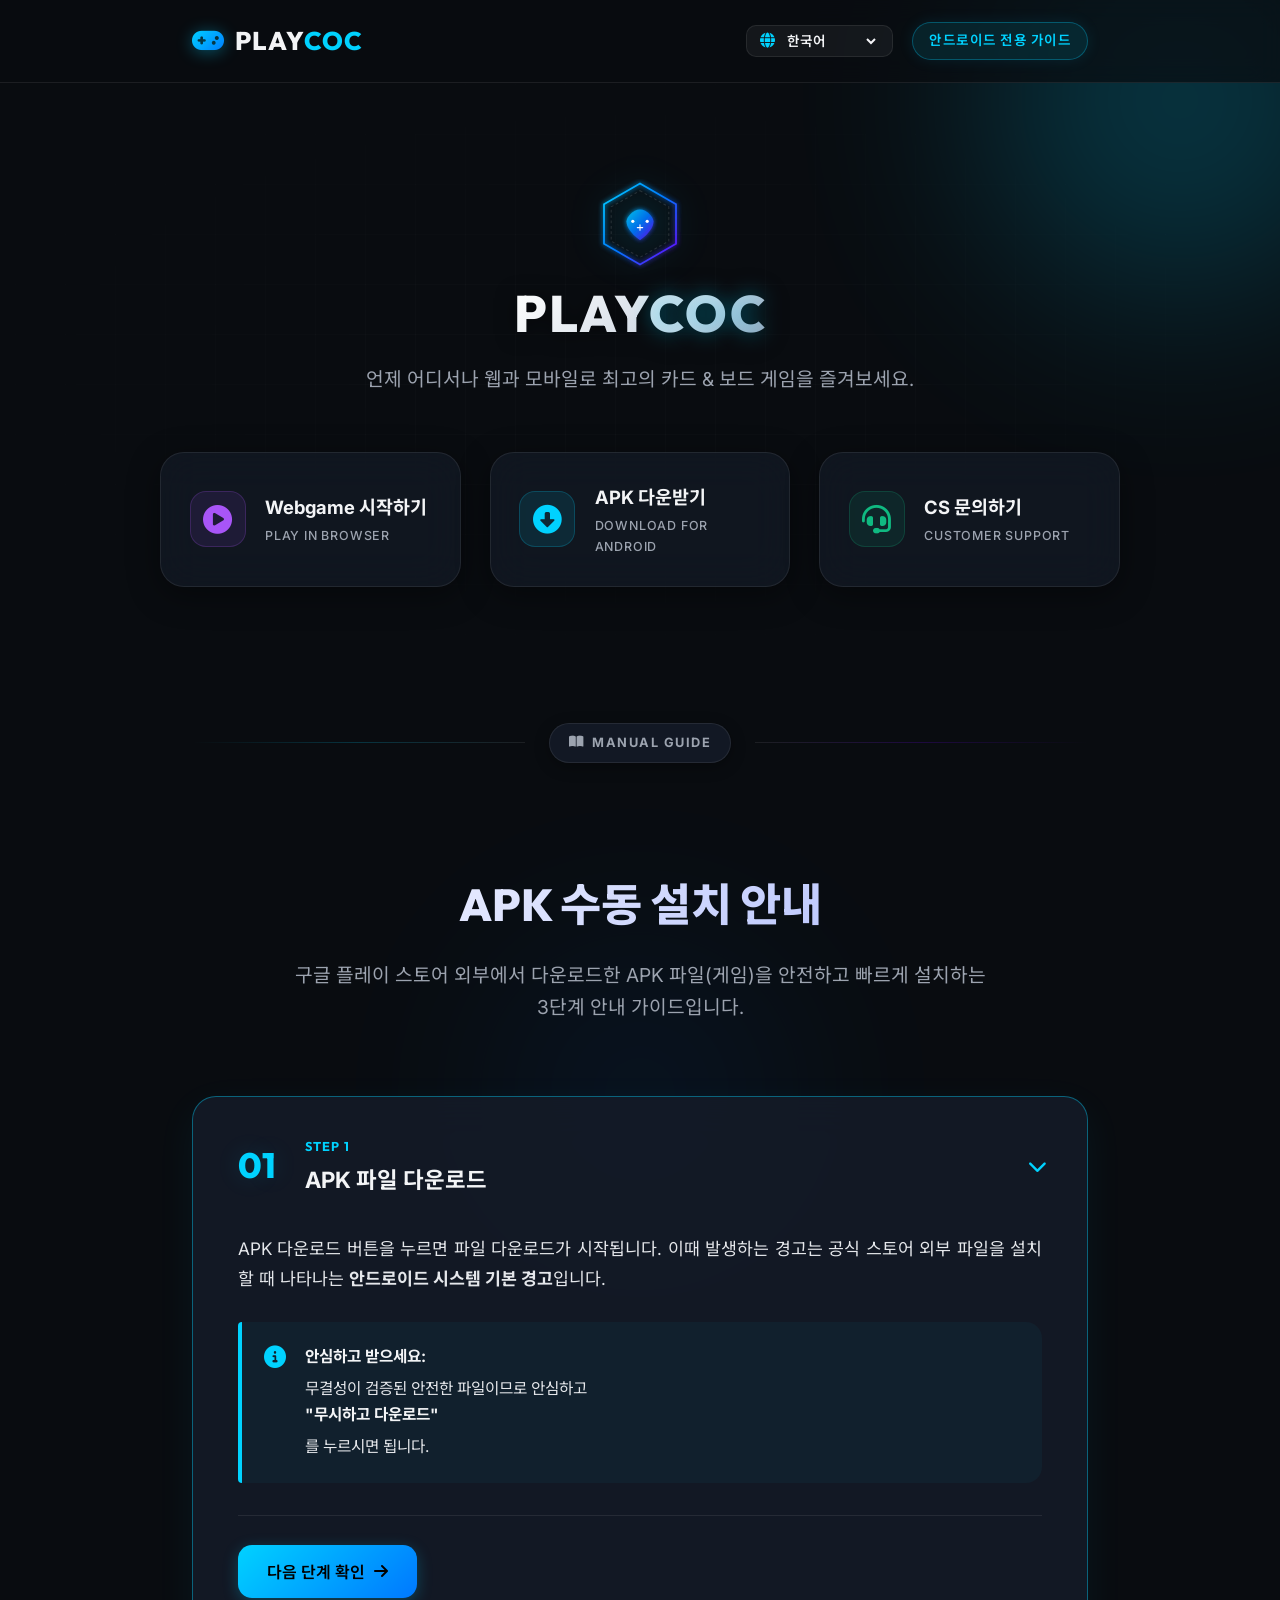
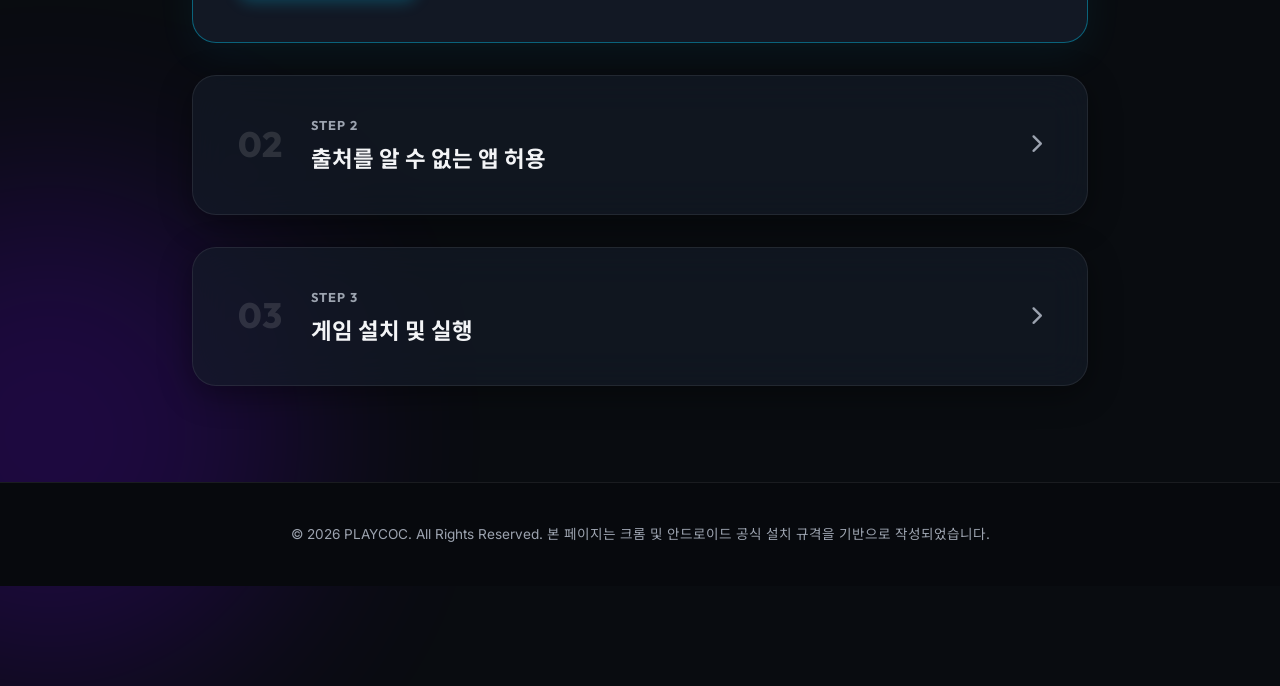
==== commit 8cb54ef4: "Add files via upload" ====
--- a/index.html
+++ b/index.html
@@ -4,7 +4,7 @@
   <meta charset="UTF-8">
   <meta name="viewport" content="width=device-width, initial-scale=1.0">
   <title>안드로이드 APK 크롬 설치 가이드 | Playcoc</title>
-  <meta name="description" content="구글 플레이 스토어를 거치지 않고, 크롬에서 안전하게 APK 파일을 다운로드하여 설치하는 방법을 알려드립니다. 단계별 시뮬레이터를 확인하세요.">
+  <meta name="description" content="구글 플레이 스토어를 거치지 않고, 크롬에서 안전하게 APK 파일을 다운로드하여 설치하는 방법을 알려드립니다. 단계별 상세 가이드를 확인하세요.">
   
   <!-- SEO Open Graph -->
   <meta property="og:title" content="안드로이드 APK 크롬 설치 가이드 | Playcoc">
@@ -51,17 +51,93 @@
     </div>
   </header>
 
+  <!-- Hero Section -->
+  <section class="hero-section">
+    <div class="hero-container">
+      
+      <!-- PLAYCOC Premium Vector Brand Mark -->
+      <div class="brand-logo-container">
+        <svg class="brand-svg" viewBox="0 0 100 100" xmlns="http://www.w3.org/2000/svg">
+          <defs>
+            <linearGradient id="logoGrad" x1="0%" y1="0%" x2="100%" y2="100%">
+              <stop offset="0%" stop-color="#00d2ff" />
+              <stop offset="50%" stop-color="#0078ff" />
+              <stop offset="100%" stop-color="#7000ff" />
+            </linearGradient>
+            <filter id="logoGlow" x="-20%" y="-20%" width="140%" height="140%">
+              <feGaussianBlur stdDeviation="3" result="blur" />
+              <feComposite in="SourceGraphic" in2="blur" operator="over" />
+            </filter>
+          </defs>
+          <!-- Rotating / Pulsing outer cybernetic rings -->
+          <polygon class="hex-ring" points="50,5 90,28 90,72 50,95 10,72 10,28" fill="none" stroke="url(#logoGrad)" stroke-width="2" filter="url(#logoGlow)" />
+          <polygon class="hex-ring-inner" points="50,13 82,31 82,69 50,87 18,69 18,31" fill="none" stroke="rgba(255,255,255,0.12)" stroke-width="1.2" stroke-dasharray="3, 3" />
+          <!-- Spade + Controller Hybrid Central Badge -->
+          <path class="logo-core" d="M35,47 C35,43 42,34 50,34 C58,34 65,43 65,47 C65,58 50,68 50,68 C50,68 35,58 35,47 Z" fill="url(#logoGrad)" filter="url(#logoGlow)" opacity="0.9" />
+          <!-- Controller Buttons -->
+          <circle cx="42" cy="47" r="1.8" fill="#fff" />
+          <circle cx="58" cy="47" r="1.8" fill="#fff" />
+          <path d="M47,54 L53,54 M50,51 L50,57" stroke="#fff" stroke-width="1.2" stroke-linecap="round" />
+        </svg>
+        <h1 class="brand-text">PLAY<span>COC</span></h1>
+      </div>
+
+      <p class="hero-subtitle" data-i18n="hero-subtitle">언제 어디서나 웹과 모바일로 최고의 카드 & 보드 게임을 즐겨보세요.</p>
+      
+      <div class="hero-btn-grid">
+        <!-- Button 1: Webgame -->
+        <a href="#" class="hero-card-btn webgame-btn">
+          <div class="hero-card-icon-wrap">
+            <i class="fa-solid fa-circle-play hero-card-icon"></i>
+          </div>
+          <div class="hero-card-info">
+            <span class="hero-card-title" data-i18n="hero-webgame-btn">Webgame 시작하기</span>
+            <span class="hero-card-desc">Play in Browser</span>
+          </div>
+        </a>
+
+        <!-- Button 2: APK Download -->
+        <a href="#apk-guide-section" class="hero-card-btn apk-btn" id="btn-scroll-to-guide">
+          <div class="hero-card-icon-wrap">
+            <i class="fa-solid fa-circle-down hero-card-icon"></i>
+          </div>
+          <div class="hero-card-info">
+            <span class="hero-card-title" data-i18n="hero-apk-btn">APK 다운받기</span>
+            <span class="hero-card-desc">Download for Android</span>
+          </div>
+        </a>
+
+        <!-- Button 3: CS Inquiry -->
+        <a href="#" class="hero-card-btn cs-btn">
+          <div class="hero-card-icon-wrap">
+            <i class="fa-solid fa-headset hero-card-icon"></i>
+          </div>
+          <div class="hero-card-info">
+            <span class="hero-card-title" data-i18n="hero-cs-btn">CS 문의하기</span>
+            <span class="hero-card-desc">Customer Support</span>
+          </div>
+        </a>
+      </div>
+    </div>
+  </section>
+
+  <!-- Premium Section Divider -->
+  <div class="section-divider">
+    <div class="divider-line"></div>
+    <div class="divider-badge"><i class="fa-solid fa-book-open"></i> MANUAL GUIDE</div>
+    <div class="divider-line"></div>
+  </div>
+
   <!-- Main Content Container -->
-  <main class="container">
+  <main class="container" id="apk-guide-section">
     
-    <!-- Left Column: Step Details -->
+    <div class="intro-box">
+      <h1 data-i18n="intro-title">APK 수동 설치 안내</h1>
+      <p class="subtitle" data-i18n="intro-subtitle">구글 플레이 스토어 외부에서 다운로드한 APK 파일(게임)을 안전하고 빠르게 설치하는 3단계 안내 가이드입니다.</p>
+    </div>
+
+    <!-- Center Column: Step Details -->
     <section class="guide-steps-column">
-      <div class="intro-box">
-        <h1 data-i18n="intro-title">APK 수동 설치 안내</h1>
-        <p class="subtitle" data-i18n="intro-subtitle">구글 스토어 외부에서 다운로드받은 게임(APK)을 안전하고 빠르게 설치하기 위한 3단계 안내 가이드입니다.</p>
-      </div>
-
-      <!-- Step List -->
       <div class="steps-wrapper">
         
         <!-- Step 1 Card -->
@@ -75,12 +151,12 @@
             <i class="fa-solid fa-chevron-right step-arrow"></i>
           </div>
           <div class="step-content">
-            <p data-i18n="step1-body">다운로드 링크를 탭하면 파일 다운로드가 시작됩니다. 이때 나타나는 경고 창은 공식 플레이스토어 이외의 채널로 설치할 때 표시되는 <strong>안드로이드 기본 경고</strong>입니다.</p>
+            <p data-i18n="step1-body">APK 다운로드 버튼을 누르면 파일 다운로드가 시작됩니다. 이때 발생하는 경고는 공식 스토어 외부 파일을 설치할 때 나타나는 <strong>안드로이드 시스템 기본 경고</strong>입니다.</p>
             <div class="alert-box note">
               <i class="fa-solid fa-circle-info alert-icon"></i>
               <div class="alert-text">
                 <strong data-i18n="step1-alert-title">안심하고 받으세요:</strong>
-                <span data-i18n="step1-alert-body">Playcoc APK는 무결성이 인증된 안전한 파일이므로 <strong>"무시하고 다운로드"</strong>를 누르시면 됩니다.</span>
+                <span data-i18n="step1-alert-body">무결성이 검증된 안전한 파일이므로 안심하고 <strong>\"무시하고 다운로드\"</strong>를 누르시면 됩니다.</span>
               </div>
             </div>
             <div class="step-actions">
@@ -100,7 +176,16 @@
             <i class="fa-solid fa-chevron-right step-arrow"></i>
           </div>
           <div class="step-content">
-            <p data-i18n="step2-body">다운로드가 끝나고 파일을 열면 보안 경고가 발생합니다. 브라우저(크롬)에 앱 설치 권한이 부여되지 않았기 때문입니다.</p>
+            <p data-i18n="step2-body">다운로드 완료 후 파일을 열면 보안 경고가 나타납니다. 해당 파일을 실행한 앱에 알 수 없는 앱 설치 권한이 허용되지 않았기 때문입니다.</p>
+            
+            <div class="alert-box note">
+              <i class="fa-solid fa-circle-info alert-icon"></i>
+              <div class="alert-text">
+                <strong data-i18n="step2-alert-title">실행한 앱에 따라 다릅니다:</strong>
+                <span data-i18n="step2-alert-body">크롬 브라우저에서 바로 열었을 때는 <strong>\"Chrome\"</strong> 권한을, 다운로드 폴더에서 따로 실행했을 때는 <strong>\"내 파일\"</strong>(파일 관리자) 권한을 각각 활성화해야 합니다.</span>
+              </div>
+            </div>
+
             <ol class="bullet-list">
               <li data-i18n="step2-list1">경고 팝업에서 <strong class="color-highlight">설정</strong>(Settings)을 누릅니다.</li>
               <li data-i18n="step2-list2">보안 설정 창에서 <strong class="color-highlight">이 소스 허용</strong>(Allow from this source) 토글 스위치를 활성화합니다.</li>
@@ -123,15 +208,15 @@
             <i class="fa-solid fa-chevron-right step-arrow"></i>
           </div>
           <div class="step-content">
-            <p data-i18n="step3-body">권한 허용 후 돌아오면 앱 설치를 묻는 팝업창이 나타납니다. 최종 설치 및 플레이를 완료하세요.</p>
+            <p data-i18n="step3-body">설치 권한을 허용한 뒤 돌아오면 앱 설치 팝업창이 나타납니다. 아래 절차에 따라 설치를 완료해 주세요.</p>
             <ol class="bullet-list">
               <li data-i18n="step3-list1">설치 확인 창에서 <strong class="color-highlight">설치</strong>(Install) 버튼을 탭합니다.</li>
-              <li data-i18n="step3-list2">설치가 완료된 뒤 <strong class="color-highlight">열기</strong>(Open) 버튼을 누르면 정상적으로 게임이 시작됩니다!</li>
+              <li data-i18n="step3-list2">설치가 완료되면 <strong class="color-highlight">열기</strong>(Open) 버튼을 눌러 게임을 실행합니다.</li>
             </ol>
             <div class="alert-box success">
               <i class="fa-solid fa-circle-check alert-icon"></i>
               <div class="alert-text" data-i18n="step3-alert">
-                설치가 완료되었습니다! 이제 자유롭게 게임을 이용하실 수 있습니다.
+                설치가 모두 끝났습니다! 이제 언제든 자유롭게 게임을 실행해 플레이하실 수 있습니다.
               </div>
             </div>
             <div class="step-actions">
@@ -141,217 +226,6 @@
           </div>
         </article>
 
-      </div>
-    </section>
-
-    <!-- Right Column: Interactive Phone Simulator -->
-    <section class="simulator-column">
-      <div class="phone-wrapper">
-        <div class="phone-case">
-          <!-- Speaker & Camera Notch -->
-          <div class="notch"></div>
-          
-          <!-- Side Buttons -->
-          <div class="phone-btn vol-up"></div>
-          <div class="phone-btn vol-down"></div>
-          <div class="phone-btn power"></div>
-
-          <!-- Screen Container -->
-          <div class="phone-screen" id="phone-screen">
-            
-            <!-- Android Status Bar -->
-            <div class="android-status-bar">
-              <div class="status-time" id="live-time">14:20</div>
-              <div class="status-icons">
-                <i class="fa-solid fa-wifi"></i>
-                <i class="fa-solid fa-signal"></i>
-                <i class="fa-solid fa-battery-three-quarters"></i>
-              </div>
-            </div>
-
-            <!-- Virtual Screens -->
-            <div class="screen-view-container">
-              
-              <!-- STEP 1 VIEW: Chrome Download & Warning -->
-              <div class="view active" id="view-step-1">
-                <div class="chrome-browser">
-                  <div class="chrome-header">
-                    <div class="chrome-url"><i class="fa-solid fa-lock text-success"></i> playcoc.com/download</div>
-                    <div class="chrome-actions"><i class="fa-solid fa-ellipsis-vertical"></i></div>
-                  </div>
-                  <div class="chrome-content">
-                    <div class="game-card-mock">
-                      <div class="game-logo-mock"><i class="fa-solid fa-dice-d20"></i></div>
-                      <h3 data-i18n="sim-game-title">Playcoc Mobile</h3>
-                      <p data-i18n="sim-game-subtitle">Casual Card & Board Game</p>
-                      <button class="btn-download-mock" id="mock-dl-trigger">
-                        <i class="fa-solid fa-download"></i> <span data-i18n="mock-dl-text">APK 다운로드</span>
-                      </button>
-                    </div>
-                  </div>
-                  
-                  <!-- Chrome Alert Box (Warning) -->
-                  <div class="chrome-warning-overlay" id="download-warning-popup">
-                    <div class="chrome-warning-card">
-                      <div class="warn-title">
-                        <i class="fa-solid fa-triangle-exclamation text-warning"></i>
-                        <span data-i18n="warn-title">파일이 유해할 수 있음</span>
-                      </div>
-                      <p class="warn-desc" data-i18n="warn-desc">playcoc_game.apk 파일은 유해할 수 있습니다. 출처가 확실하지 않은 파일은 유해할 수 있으므로 신중하게 판단해야 합니다.</p>
-                      <div class="warn-actions">
-                        <button class="btn-warn-cancel" data-i18n="btn-cancel">취소</button>
-                        <button class="btn-warn-action btn-pulse" id="btn-mock-download-anyway" data-i18n="btn-dl-anyway">무시하고 다운로드</button>
-                      </div>
-                    </div>
-                  </div>
-                  
-                  <!-- Download Progress Notification -->
-                  <div class="chrome-toast-download" id="toast-download-progress">
-                    <div class="toast-content">
-                      <i class="fa-solid fa-circle-notch fa-spin text-primary"></i>
-                      <span data-i18n="toast-progress">파일 다운로드 중...</span>
-                    </div>
-                  </div>
-
-                  <!-- Download Complete Notification -->
-                  <div class="chrome-toast-download" id="toast-download-complete">
-                    <div class="toast-content">
-                      <i class="fa-solid fa-circle-check text-success"></i>
-                      <span data-i18n="toast-complete">파일 다운로드 완료</span>
-                    </div>
-                    <button class="toast-open-btn" id="toast-open-btn" data-i18n="btn-open">열기</button>
-                  </div>
-
-                </div>
-              </div>
-
-              <!-- STEP 2 VIEW: Android Settings Allow Unknown Source -->
-              <div class="view" id="view-step-2">
-                
-                <!-- Security Dialog -->
-                <div class="android-security-dialog" id="security-dialog">
-                  <div class="dialog-card">
-                    <div class="dialog-body">
-                      <h4 data-i18n="sec-title">보안 경고</h4>
-                      <p data-i18n="sec-desc">보안을 위해 이 소스의 알 수 없는 앱을 휴대전화에 설치할 수 없습니다.</p>
-                    </div>
-                    <div class="dialog-footer">
-                      <button class="btn-dialog-cancel" data-i18n="btn-cancel">취소</button>
-                      <button class="btn-dialog-action btn-pulse" id="btn-goto-settings" data-i18n="btn-settings">설정</button>
-                    </div>
-                  </div>
-                </div>
-
-                <!-- Settings Page -->
-                <div class="android-settings-page" id="settings-page">
-                  <div class="settings-header">
-                    <button class="settings-back-btn" id="settings-back-btn"><i class="fa-solid fa-arrow-left"></i></button>
-                    <span data-i18n="settings-title">알 수 없는 앱 설치</span>
-                  </div>
-                  <div class="settings-list">
-                    <div class="settings-app-info">
-                      <div class="app-icon-chrome"><i class="fa-brands fa-chrome"></i></div>
-                      <div class="app-details">
-                        <h5>Chrome</h5>
-                        <p data-i18n="settings-version">버전 120.0.6099.144</p>
-                      </div>
-                    </div>
-                    
-                    <div class="settings-toggle-row">
-                      <div class="toggle-desc">
-                        <span data-i18n="settings-allow">이 소스 허용</span>
-                        <p data-i18n="settings-allow-desc">이 소스를 허용하면 휴대전화 및 데이터가 공격에 노출될 수 있습니다. 이 앱을 설치함으로써 발생하는 기기 손상이나 데이터 손실에 대한 책임은 사용자에게 있습니다.</p>
-                      </div>
-                      <div class="toggle-switch-container">
-                        <label class="switch">
-                          <input type="checkbox" id="toggle-allow-source">
-                          <span class="slider round"></span>
-                        </label>
-                      </div>
-                    </div>
-                  </div>
-                </div>
-
-              </div>
-
-              <!-- STEP 3 VIEW: APK Installation -->
-              <div class="view" id="view-step-3">
-                <div class="installer-ui">
-                  
-                  <!-- Install Dialog -->
-                  <div class="android-install-dialog" id="install-dialog">
-                    <div class="install-dialog-header">
-                      <div class="installer-app-icon"><i class="fa-solid fa-dice-d20"></i></div>
-                      <div class="installer-app-name">
-                        <h4 data-i18n="sim-game-title">Playcoc Mobile</h4>
-                        <p data-i18n="install-question">이 앱을 설치하시겠습니까?</p>
-                      </div>
-                    </div>
-                    <div class="install-dialog-footer">
-                      <button class="btn-install-cancel" data-i18n="btn-cancel">취소</button>
-                      <button class="btn-install-action btn-pulse" id="btn-install-confirm" data-i18n="btn-install">설치</button>
-                    </div>
-                  </div>
-
-                  <!-- Installing Dialog -->
-                  <div class="android-install-dialog" id="installing-dialog">
-                    <div class="install-dialog-header">
-                      <div class="installer-app-icon"><i class="fa-solid fa-dice-d20"></i></div>
-                      <div class="installer-app-name">
-                        <h4 data-i18n="sim-game-title">Playcoc Mobile</h4>
-                        <p data-i18n="installing-title">설치 중...</p>
-                      </div>
-                    </div>
-                    <div class="install-progress-bar-container">
-                      <div class="install-progress-bar" id="install-progress-bar"></div>
-                    </div>
-                  </div>
-
-                  <!-- Installed Dialog -->
-                  <div class="android-install-dialog" id="installed-dialog">
-                    <div class="install-dialog-header">
-                      <div class="installer-app-icon success-glow"><i class="fa-solid fa-dice-d20"></i></div>
-                      <div class="installer-app-name">
-                        <h4 data-i18n="sim-game-title">Playcoc Mobile</h4>
-                        <p class="text-success" id="installed-msg"><i class="fa-solid fa-circle-check"></i> <span data-i18n="installed-title">앱이 설치되었습니다.</span></p>
-                      </div>
-                    </div>
-                    <div class="install-dialog-footer">
-                      <button class="btn-install-cancel" id="btn-install-done" data-i18n="btn-done">완료</button>
-                      <button class="btn-install-action btn-pulse" id="btn-launch-game" data-i18n="btn-open">열기</button>
-                    </div>
-                  </div>
-
-                  <!-- Game Launch Interface -->
-                  <div class="game-launched-screen" id="game-launched-screen">
-                    <div class="game-brand-splash">
-                      <div class="splash-logo"><i class="fa-solid fa-dice-d20"></i></div>
-                      <h2>PLAYCOC</h2>
-                      <div class="loading-spinner"></div>
-                      <p data-i18n="splash-loading">게임을 불러오는 중...</p>
-                    </div>
-                  </div>
-
-                </div>
-              </div>
-
-            </div>
-
-            <!-- Android Navigation Bar -->
-            <div class="android-nav-bar">
-              <div class="nav-btn"><i class="fa-solid fa-chevron-left"></i></div>
-              <div class="nav-btn"><i class="fa-regular fa-circle"></i></div>
-              <div class="nav-btn"><i class="fa-solid fa-square-full"></i></div>
-            </div>
-
-          </div>
-        </div>
-      </div>
-      
-      <!-- Virtual Phone Interactive Hint -->
-      <div class="simulator-hint">
-        <i class="fa-solid fa-hand-pointer pulse-icon"></i>
-        <span data-i18n="sim-hint">가상 스마트폰 화면을 직접 조작해 단계를 실습해보세요!</span>
       </div>
     </section>
 
--- a/style.css
+++ b/style.css
@@ -16,11 +16,10 @@
   /* Gradients */
   --gradient-main: linear-gradient(135deg, var(--color-primary) 0%, var(--color-secondary) 100%);
   --gradient-accent: linear-gradient(135deg, #8b5cf6 0%, var(--color-accent) 100%);
-  --gradient-dark: linear-gradient(180deg, #090c10 0%, #151c29 100%);
   
   /* Shadows & Blur */
   --glass-blur: blur(20px);
-  --glow-shadow: 0 0 25px rgba(0, 210, 255, 0.25);
+  --glow-shadow: 0 0 25px rgba(0, 210, 255, 0.15);
   --panel-shadow: 0 8px 32px 0 rgba(0, 0, 0, 0.4);
   
   /* Transitions */
@@ -28,6 +27,12 @@
   --transition-normal: all 0.4s cubic-bezier(0.4, 0, 0.2, 1);
 }
 
+/* Enable standard smooth scrolling */
+html {
+  scroll-behavior: smooth;
+  scroll-padding-top: 100px; /* Offset for sticky header */
+}
+
 * {
   box-sizing: border-box;
   margin: 0;
@@ -43,7 +48,7 @@
   overflow-x: hidden;
   display: flex;
   flex-direction: column;
-  line-height: 1.6;
+  line-height: 1.7;
 }
 
 /* --- Decorative Orbs --- */
@@ -75,7 +80,7 @@
   top: 50%;
   left: 50%;
   transform: translate(-50%, -50%);
-  opacity: 0.1;
+  opacity: 0.08;
 }
 
 /* --- Header --- */
@@ -89,7 +94,7 @@
 }
 
 .header-container {
-  max-width: 1200px;
+  max-width: 960px;
   margin: 0 auto;
   padding: 1.2rem 2rem;
   display: flex;
@@ -119,6 +124,51 @@
 }
 .logo-text span {
   color: var(--color-primary);
+}
+
+.header-right {
+  display: flex;
+  align-items: center;
+  gap: 1.2rem;
+}
+
+.lang-selector {
+  display: flex;
+  align-items: center;
+  gap: 0.5rem;
+  background: rgba(255, 255, 255, 0.05);
+  border: 1px solid var(--border-color);
+  padding: 0.4rem 0.8rem;
+  border-radius: 10px;
+  color: var(--text-main);
+  transition: var(--transition-fast);
+}
+
+.lang-selector:hover {
+  border-color: rgba(0, 210, 255, 0.3);
+  background: rgba(0, 210, 255, 0.05);
+}
+
+.lang-icon {
+  color: var(--color-primary);
+  font-size: 0.95rem;
+}
+
+#lang-select {
+  background: transparent;
+  border: none;
+  color: var(--text-main);
+  font-size: 0.85rem;
+  font-weight: 600;
+  outline: none;
+  cursor: pointer;
+  font-family: inherit;
+  padding-right: 0.5rem;
+}
+
+#lang-select option {
+  background: var(--bg-panel-solid);
+  color: var(--text-main);
 }
 
 .badge {
@@ -133,69 +183,288 @@
   box-shadow: 0 0 15px rgba(0, 210, 255, 0.1);
 }
 
-.header-right {
-  display: flex;
+/* --- Hero Section --- */
+.hero-section {
+  padding: 6rem 2rem 3rem 2rem;
+  position: relative;
+  overflow: hidden;
+}
+
+/* Cyber Tech Grid Background overlay */
+.hero-section::before {
+  content: '';
+  position: absolute;
+  top: 0;
+  left: 0;
+  width: 100%;
+  height: 100%;
+  background-image: 
+    linear-gradient(rgba(255, 255, 255, 0.015) 1px, transparent 1px),
+    linear-gradient(90deg, rgba(255, 255, 255, 0.015) 1px, transparent 1px);
+  background-size: 50px 50px;
+  background-position: center;
+  mask-image: radial-gradient(ellipse 60% 60% at 50% 50%, #000 30%, transparent 100%);
+  -webkit-mask-image: radial-gradient(ellipse 60% 60% at 50% 50%, #000 30%, transparent 100%);
+  pointer-events: none;
+  z-index: 0;
+}
+
+.hero-container {
+  max-width: 960px;
+  margin: 0 auto;
+  text-align: center;
+  position: relative;
+  z-index: 2;
+}
+
+/* PLAYCOC Premium Vector Logo styling */
+.brand-logo-container {
+  display: flex;
+  flex-direction: column;
   align-items: center;
   gap: 1.2rem;
-}
-
-.lang-selector {
+  margin-bottom: 1.5rem;
+}
+
+.brand-svg {
+  width: 90px;
+  height: 90px;
+  filter: drop-shadow(0 0 15px rgba(0, 210, 255, 0.25));
+  animation: logoPulse 4s infinite ease-in-out;
+}
+
+.hex-ring {
+  transform-origin: center;
+  animation: logoRotate 25s infinite linear;
+}
+
+.hex-ring-inner {
+  transform-origin: center;
+  animation: logoRotateCounter 15s infinite linear;
+}
+
+@keyframes logoPulse {
+  0%, 100% {
+    transform: scale(1);
+    filter: drop-shadow(0 0 15px rgba(0, 210, 255, 0.25));
+  }
+  50% {
+    transform: scale(1.04);
+    filter: drop-shadow(0 0 25px rgba(0, 210, 255, 0.5)) drop-shadow(0 0 12px rgba(112, 0, 255, 0.35));
+  }
+}
+
+@keyframes logoRotate {
+  0% { transform: rotate(0deg); }
+  100% { transform: rotate(360deg); }
+}
+
+@keyframes logoRotateCounter {
+  0% { transform: rotate(360deg); }
+  100% { transform: rotate(0deg); }
+}
+
+.brand-text {
+  font-family: 'Outfit', sans-serif;
+  font-size: 3.2rem;
+  font-weight: 800;
+  letter-spacing: 2px;
+  line-height: 1;
+  background: linear-gradient(135deg, #ffffff 0%, #cbd5e1 70%, #94a3b8 100%);
+  -webkit-background-clip: text;
+  -webkit-text-fill-color: transparent;
+  filter: drop-shadow(0 2px 10px rgba(0, 0, 0, 0.5));
+}
+
+.brand-text span {
+  color: var(--color-primary);
+  text-shadow: 0 0 20px rgba(0, 210, 255, 0.4);
+}
+
+.hero-subtitle {
+  color: var(--text-muted);
+  font-size: 1.2rem;
+  margin-bottom: 3.5rem;
+  max-width: 600px;
+  margin-left: auto;
+  margin-right: auto;
+}
+
+.hero-btn-grid {
+  display: grid;
+  grid-template-columns: repeat(3, 1fr);
+  gap: 1.8rem;
+  width: 100%;
+}
+
+/* Hero Card Buttons */
+.hero-card-btn {
+  text-decoration: none;
+  background: var(--bg-panel);
+  border: 1px solid var(--border-color);
+  border-radius: 24px;
+  padding: 1.8rem;
+  display: flex;
+  align-items: center;
+  gap: 1.2rem;
+  backdrop-filter: var(--glass-blur);
+  transition: var(--transition-normal);
+  cursor: pointer;
+  box-shadow: var(--panel-shadow);
+  text-align: left;
+}
+
+.hero-card-btn:hover {
+  transform: translateY(-5px);
+}
+
+.webgame-btn:hover {
+  border-color: rgba(168, 85, 247, 0.4);
+  box-shadow: 0 15px 35px rgba(168, 85, 247, 0.15);
+}
+.apk-btn:hover {
+  border-color: rgba(0, 210, 255, 0.4);
+  box-shadow: 0 15px 35px rgba(0, 210, 255, 0.15);
+}
+.cs-btn:hover {
+  border-color: rgba(16, 185, 129, 0.4);
+  box-shadow: 0 15px 35px rgba(16, 185, 129, 0.15);
+}
+
+.hero-card-icon-wrap {
+  width: 56px;
+  height: 56px;
+  border-radius: 16px;
+  display: flex;
+  justify-content: center;
+  align-items: center;
+  font-size: 1.8rem;
+  transition: var(--transition-normal);
+  flex-shrink: 0;
+}
+
+.webgame-btn .hero-card-icon-wrap {
+  background: rgba(168, 85, 247, 0.1);
+  color: #a855f7;
+  border: 1px solid rgba(168, 85, 247, 0.2);
+}
+.webgame-btn:hover .hero-card-icon-wrap {
+  background: linear-gradient(135deg, #a855f7, #6366f1);
+  color: #fff;
+  border-color: transparent;
+  box-shadow: 0 0 15px rgba(168, 85, 247, 0.4);
+}
+
+.apk-btn .hero-card-icon-wrap {
+  background: rgba(0, 210, 255, 0.1);
+  color: var(--color-primary);
+  border: 1px solid rgba(0, 210, 255, 0.2);
+}
+.apk-btn:hover .hero-card-icon-wrap {
+  background: var(--gradient-main);
+  color: #000;
+  border-color: transparent;
+  box-shadow: 0 0 15px rgba(0, 210, 255, 0.4);
+}
+
+.cs-btn .hero-card-icon-wrap {
+  background: rgba(16, 185, 129, 0.1);
+  color: #10b981;
+  border: 1px solid rgba(16, 185, 129, 0.2);
+}
+.cs-btn:hover .hero-card-icon-wrap {
+  background: linear-gradient(135deg, #10b981, #059669);
+  color: #fff;
+  border-color: transparent;
+  box-shadow: 0 0 15px rgba(16, 185, 129, 0.4);
+}
+
+.hero-card-info {
+  display: flex;
+  flex-direction: column;
+}
+
+.hero-card-title {
+  font-size: 1.15rem;
+  font-weight: 700;
+  color: var(--text-main);
+  margin-bottom: 0.1rem;
+}
+
+.hero-card-desc {
+  font-size: 0.78rem;
+  font-weight: 500;
+  color: var(--text-muted);
+  text-transform: uppercase;
+  letter-spacing: 0.8px;
+}
+
+/* --- Section Divider --- */
+.section-divider {
+  display: flex;
+  align-items: center;
+  justify-content: center;
+  gap: 1.5rem;
+  margin: 5.5rem auto 3.5rem auto; /* Increased spacing to give breathing room */
+  max-width: 960px;
+  width: 100%;
+  padding: 0 2rem;
+  position: relative;
+  z-index: 2;
+}
+
+.divider-line {
+  flex: 1;
+  height: 1px;
+}
+
+.section-divider .divider-line:first-child {
+  background: linear-gradient(90deg, transparent, rgba(0, 210, 255, 0.2), var(--border-color));
+}
+
+.section-divider .divider-line:last-child {
+  background: linear-gradient(90deg, var(--border-color), rgba(112, 0, 255, 0.2), transparent);
+}
+
+.divider-badge {
+  background: rgba(21, 28, 41, 0.85);
+  border: 1px solid var(--border-color);
+  padding: 0.5rem 1.2rem;
+  border-radius: 50px;
+  font-size: 0.8rem;
+  font-weight: 700;
+  color: var(--text-muted);
+  letter-spacing: 1.5px;
   display: flex;
   align-items: center;
   gap: 0.5rem;
-  background: rgba(255, 255, 255, 0.05);
-  border: 1px solid var(--border-color);
-  padding: 0.4rem 0.8rem;
-  border-radius: 10px;
-  color: var(--text-main);
-  transition: var(--transition-fast);
-}
-
-.lang-selector:hover {
-  border-color: rgba(0, 210, 255, 0.3);
-  background: rgba(0, 210, 255, 0.05);
-}
-
-.lang-icon {
-  color: var(--color-primary);
-  font-size: 0.95rem;
-}
-
-#lang-select {
-  background: transparent;
-  border: none;
-  color: var(--text-main);
-  font-size: 0.85rem;
-  font-weight: 600;
-  outline: none;
-  cursor: pointer;
-  font-family: inherit;
-  padding-right: 0.5rem;
-}
-
-#lang-select option {
-  background: var(--bg-panel-solid);
-  color: var(--text-main);
-}
-
-/* --- Main Layout --- */
+  box-shadow: 0 4px 15px rgba(0,0,0,0.3);
+  backdrop-filter: blur(10px);
+}
+
+/* --- Main Layout (Centered Spacious Column) --- */
 .container {
-  max-width: 1200px;
+  max-width: 960px;
   margin: 0 auto;
-  padding: 3rem 2rem;
+  padding: 3rem 2rem 6rem 2rem; /* Increased top/bottom padding for spacious feel */
   flex: 1;
-  display: grid;
-  grid-template-columns: 1.2fr 0.8fr;
-  gap: 4rem;
-  align-items: start;
-}
-
-/* --- Left Column: Guide Steps --- */
+  display: flex;
+  flex-direction: column;
+  gap: 3.5rem; /* Spacious gap between intro and guide cards */
+  align-items: stretch;
+}
+
+/* --- Intro Header --- */
+.intro-box {
+  text-align: center;
+  margin-bottom: 1rem;
+}
+
 .intro-box h1 {
   font-family: 'Outfit', 'Noto Sans KR', sans-serif;
   font-size: 2.8rem;
   font-weight: 800;
-  margin-bottom: 0.8rem;
+  margin-bottom: 1rem;
   background: linear-gradient(135deg, #ffffff 0%, #a5b4fc 100%);
   -webkit-background-clip: text;
   -webkit-text-fill-color: transparent;
@@ -203,21 +472,22 @@
 
 .intro-box .subtitle {
   color: var(--text-muted);
-  font-size: 1.1rem;
-  margin-bottom: 2.5rem;
-  max-width: 600px;
-}
-
+  font-size: 1.2rem;
+  max-width: 700px;
+  margin: 0 auto;
+}
+
+/* --- Guide Steps --- */
 .steps-wrapper {
   display: flex;
   flex-direction: column;
-  gap: 1.5rem;
+  gap: 2rem;
 }
 
 .step-card {
   background: var(--bg-panel);
   border: 1px solid var(--border-color);
-  border-radius: 20px;
+  border-radius: 24px;
   backdrop-filter: var(--glass-blur);
   overflow: hidden;
   transition: var(--transition-normal);
@@ -227,33 +497,35 @@
 
 .step-card:hover {
   border-color: rgba(0, 210, 255, 0.25);
-  box-shadow: 0 10px 30px rgba(0, 0, 0, 0.5);
+  transform: translateY(-2px);
+  box-shadow: 0 12px 35px rgba(0, 0, 0, 0.5);
 }
 
 .step-card.active {
   border-color: rgba(0, 210, 255, 0.4);
-  box-shadow: 0 10px 40px rgba(0, 210, 255, 0.08);
+  box-shadow: 0 12px 40px rgba(0, 210, 255, 0.06);
   background: rgba(21, 28, 41, 0.85);
+  cursor: default;
 }
 
 .step-header {
-  padding: 1.8rem;
-  display: flex;
-  align-items: center;
-  gap: 1.5rem;
+  padding: 2.2rem 2.8rem;
+  display: flex;
+  align-items: center;
+  gap: 1.8rem;
 }
 
 .step-number {
   font-family: 'Outfit', sans-serif;
-  font-size: 1.8rem;
+  font-size: 2.2rem;
   font-weight: 800;
-  color: rgba(255, 255, 255, 0.15);
+  color: rgba(255, 255, 255, 0.12);
   transition: var(--transition-normal);
 }
 
 .step-card.active .step-number {
   color: var(--color-primary);
-  text-shadow: 0 0 12px rgba(0, 210, 255, 0.5);
+  text-shadow: var(--glow-shadow);
 }
 
 .step-title-group {
@@ -263,11 +535,11 @@
 .step-tag {
   display: inline-block;
   font-family: 'Outfit', sans-serif;
-  font-size: 0.75rem;
+  font-size: 0.8rem;
   font-weight: 700;
   text-transform: uppercase;
   color: var(--text-muted);
-  letter-spacing: 1px;
+  letter-spacing: 1.2px;
   margin-bottom: 0.2rem;
   transition: var(--transition-fast);
 }
@@ -277,13 +549,14 @@
 }
 
 .step-header h2 {
-  font-size: 1.25rem;
+  font-size: 1.4rem;
   font-weight: 700;
   color: var(--text-main);
 }
 
 .step-arrow {
   color: var(--text-muted);
+  font-size: 1.2rem;
   transition: var(--transition-normal);
 }
 
@@ -295,21 +568,22 @@
 /* Collapsible Content */
 .step-content {
   max-height: 0;
-  padding: 0 1.8rem;
+  padding: 0 2.8rem;
   overflow: hidden;
   transition: max-height 0.5s cubic-bezier(0, 1, 0, 1);
-  color: #d1d5db;
-  font-size: 1rem;
+  color: #e5e7eb;
+  font-size: 1.08rem;
+  text-align: justify;
 }
 
 .step-card.active .step-content {
-  max-height: 1000px;
-  padding: 0 1.8rem 1.8rem 1.8rem;
+  max-height: 800px;
+  padding: 0 2.8rem 2.8rem 2.8rem;
   transition: max-height 0.5s cubic-bezier(1, 0, 1, 0);
 }
 
 .step-content p {
-  margin-bottom: 1.2rem;
+  margin-bottom: 1.5rem;
 }
 
 .color-highlight {
@@ -319,66 +593,66 @@
 
 /* Lists and Alerts */
 .bullet-list {
-  padding-left: 1.2rem;
-  margin-bottom: 1.5rem;
+  padding-left: 1.5rem;
+  margin-bottom: 1.8rem;
 }
 .bullet-list li {
-  margin-bottom: 0.8rem;
+  margin-bottom: 1rem;
 }
 
 .alert-box {
-  background: rgba(255, 255, 255, 0.03);
+  background: rgba(255, 255, 255, 0.02);
   border-left: 4px solid var(--color-primary);
-  border-radius: 4px 12px 12px 4px;
-  padding: 1.2rem;
-  margin: 1.5rem 0;
-  display: flex;
-  gap: 1rem;
+  border-radius: 4px 16px 16px 4px;
+  padding: 1.4rem;
+  margin: 1.8rem 0;
+  display: flex;
+  gap: 1.2rem;
   align-items: flex-start;
 }
 
 .alert-box.note {
   border-left-color: var(--color-primary);
-  background: rgba(0, 210, 255, 0.05);
+  background: rgba(0, 210, 255, 0.04);
 }
 
 .alert-box.success {
   border-left-color: var(--color-success);
-  background: rgba(61, 220, 132, 0.05);
+  background: rgba(61, 220, 132, 0.04);
 }
 
 .alert-icon {
-  font-size: 1.3rem;
+  font-size: 1.4rem;
   margin-top: 0.1rem;
 }
 .alert-box.note .alert-icon { color: var(--color-primary); }
 .alert-box.success .alert-icon { color: var(--color-success); }
 
 .alert-text {
-  font-size: 0.95rem;
+  font-size: 0.98rem;
 }
 .alert-text strong {
   display: block;
-  margin-bottom: 0.2rem;
+  margin-bottom: 0.3rem;
   color: var(--text-main);
 }
 
 /* Actions in steps */
 .step-actions {
   display: flex;
-  gap: 1rem;
-  margin-top: 1.8rem;
+  gap: 1.2rem;
+  margin-top: 2rem;
   border-top: 1px solid var(--border-color);
-  padding-top: 1.5rem;
+  padding-top: 1.8rem;
 }
 
 /* Buttons styling */
 .btn {
   font-family: 'Noto Sans KR', sans-serif;
-  font-size: 0.95rem;
+  font-size: 1rem;
   font-weight: 600;
-  padding: 0.8rem 1.6rem;
-  border-radius: 12px;
+  padding: 0.9rem 1.8rem;
+  border-radius: 14px;
   border: none;
   cursor: pointer;
   display: inline-flex;
@@ -391,837 +665,41 @@
 .btn-primary {
   background: var(--gradient-main);
   color: #000;
-  box-shadow: 0 4px 15px rgba(0, 210, 255, 0.3);
+  box-shadow: 0 4px 15px rgba(0, 210, 255, 0.25);
 }
 
 .btn-primary:hover {
   transform: translateY(-2px);
-  box-shadow: 0 6px 20px rgba(0, 210, 255, 0.45);
+  box-shadow: 0 6px 20px rgba(0, 210, 255, 0.4);
 }
 
 .btn-secondary {
-  background: rgba(255, 255, 255, 0.06);
+  background: rgba(255, 255, 255, 0.05);
   border: 1px solid var(--border-color);
   color: var(--text-main);
 }
 
 .btn-secondary:hover {
-  background: rgba(255, 255, 255, 0.1);
-  border-color: rgba(255, 255, 255, 0.2);
+  background: rgba(255, 255, 255, 0.08);
+  border-color: rgba(255, 255, 255, 0.15);
 }
 
 .btn-primary.reset-btn {
   background: var(--gradient-accent);
   color: #fff;
-  box-shadow: 0 4px 15px rgba(112, 0, 255, 0.3);
+  box-shadow: 0 4px 15px rgba(112, 0, 255, 0.25);
 }
 
 .btn-primary.reset-btn:hover {
   transform: translateY(-2px);
-  box-shadow: 0 6px 20px rgba(112, 0, 255, 0.45);
-}
-
-/* --- Right Column: Phone Simulator Case --- */
-.simulator-column {
-  display: flex;
-  flex-direction: column;
-  align-items: center;
-  position: sticky;
-  top: 100px;
-}
-
-.phone-wrapper {
-  perspective: 1200px;
-  width: 100%;
-  max-width: 340px;
-}
-
-.phone-case {
-  background: #1e2430;
-  border: 12px solid #2e384d;
-  border-radius: 48px;
-  width: 100%;
-  height: 650px;
-  position: relative;
-  box-shadow: 0 25px 60px -15px rgba(0, 0, 0, 0.8),
-              0 0 0 2px rgba(255, 255, 255, 0.05),
-              inset 0 0 20px rgba(0, 0, 0, 0.6);
-  overflow: hidden;
-}
-
-/* Notch & Hardware details */
-.notch {
-  position: absolute;
-  top: 0;
-  left: 50%;
-  transform: translateX(-50%);
-  width: 130px;
-  height: 24px;
-  background: #2e384d;
-  border-bottom-left-radius: 18px;
-  border-bottom-right-radius: 18px;
-  z-index: 10;
-  display: flex;
-  justify-content: center;
-  align-items: center;
-}
-
-.notch::before {
-  content: '';
-  width: 45px;
-  height: 4px;
-  background: #111;
-  border-radius: 4px;
-  margin-top: -6px;
-}
-
-.phone-btn {
-  position: absolute;
-  background: #2e384d;
-  border-radius: 2px;
-}
-
-.vol-up { left: -14px; top: 120px; width: 3px; height: 45px; }
-.vol-down { left: -14px; top: 180px; width: 3px; height: 45px; }
-.power { right: -14px; top: 150px; width: 3px; height: 60px; }
-
-/* Phone Screen */
-.phone-screen {
-  background: #121824;
-  width: 100%;
-  height: 100%;
-  border-radius: 36px;
-  overflow: hidden;
-  display: flex;
-  flex-direction: column;
-  position: relative;
-}
-
-/* Status Bar */
-.android-status-bar {
-  height: 38px;
-  padding: 10px 20px 0 20px;
-  display: flex;
-  justify-content: space-between;
-  align-items: center;
-  font-size: 0.75rem;
-  font-weight: 600;
-  color: rgba(255, 255, 255, 0.85);
-  z-index: 9;
-}
-.status-icons {
-  display: flex;
-  gap: 0.4rem;
-  align-items: center;
-}
-
-/* Navigation Bar */
-.android-nav-bar {
-  height: 40px;
-  background: #0f131c;
-  display: flex;
-  justify-content: space-around;
-  align-items: center;
-  font-size: 0.8rem;
-  color: rgba(255, 255, 255, 0.4);
-  z-index: 9;
-  border-top: 1px solid rgba(255, 255, 255, 0.03);
-}
-
-.nav-btn {
-  cursor: pointer;
-  padding: 0.5rem 1rem;
-}
-.nav-btn:hover {
-  color: var(--text-main);
-}
-
-/* Screen Views Container */
-.screen-view-container {
-  flex: 1;
-  position: relative;
-  overflow: hidden;
-}
-
-.view {
-  position: absolute;
-  top: 0;
-  left: 0;
-  width: 100%;
-  height: 100%;
-  opacity: 0;
-  visibility: hidden;
-  pointer-events: none;
-  transition: opacity 0.4s ease, transform 0.4s ease, visibility 0.4s ease;
-  transform: translateX(30px);
-  display: flex;
-  flex-direction: column;
-}
-
-.view.active {
-  opacity: 1;
-  visibility: visible;
-  pointer-events: auto;
-  transform: translateX(0);
-}
-
-/* --- View 1: Chrome Simulator --- */
-.chrome-browser {
-  flex: 1;
-  display: flex;
-  flex-direction: column;
-  background: #202124;
-}
-
-.chrome-header {
-  background: #35363a;
-  padding: 0.5rem 1rem;
-  display: flex;
-  align-items: center;
-  gap: 0.8rem;
-  border-bottom: 1px solid #1f1f23;
-}
-
-.chrome-url {
-  flex: 1;
-  background: #202124;
-  color: #fff;
-  border-radius: 20px;
-  padding: 0.4rem 1rem;
-  font-size: 0.75rem;
-  text-align: left;
-  display: flex;
-  align-items: center;
-  gap: 0.4rem;
-}
-.text-success { color: var(--color-success); }
-
-.chrome-actions {
-  color: #fff;
-  font-size: 0.85rem;
-}
-
-.chrome-content {
-  flex: 1;
-  background: #121212;
-  display: flex;
-  justify-content: center;
-  align-items: center;
-  padding: 1.5rem;
-}
-
-.game-card-mock {
-  background: #1e1e1e;
-  border: 1px solid rgba(255, 255, 255, 0.05);
-  border-radius: 16px;
-  width: 100%;
-  max-width: 240px;
-  padding: 2rem 1.2rem;
-  text-align: center;
-  box-shadow: 0 10px 25px rgba(0,0,0,0.5);
-}
-
-.game-logo-mock {
-  width: 60px;
-  height: 60px;
-  border-radius: 12px;
-  background: var(--gradient-main);
-  margin: 0 auto 1.2rem auto;
-  display: flex;
-  justify-content: center;
-  align-items: center;
-  font-size: 2rem;
-  color: #000;
-  box-shadow: 0 0 15px rgba(0, 210, 255, 0.3);
-}
-
-.game-card-mock h3 {
-  font-size: 1.15rem;
-  font-weight: 700;
-  margin-bottom: 0.3rem;
-}
-
-.game-card-mock p {
-  color: var(--text-muted);
-  font-size: 0.75rem;
-  margin-bottom: 1.5rem;
-}
-
-.btn-download-mock {
-  background: var(--color-primary);
-  color: #000;
-  border: none;
-  font-weight: 700;
-  font-size: 0.85rem;
-  padding: 0.7rem 1.2rem;
-  border-radius: 8px;
-  width: 100%;
-  cursor: pointer;
-  display: flex;
-  align-items: center;
-  justify-content: center;
-  gap: 0.5rem;
-  transition: var(--transition-fast);
-}
-
-/* Chrome Warning Overlay */
-.chrome-warning-overlay {
-  position: absolute;
-  top: 0;
-  left: 0;
-  width: 100%;
-  height: 100%;
-  background: rgba(0, 0, 0, 0.6);
-  z-index: 10;
-  display: flex;
-  align-items: flex-end;
-  opacity: 0;
-  pointer-events: none;
-  transition: opacity 0.3s ease;
-}
-
-.chrome-warning-overlay.active {
-  opacity: 1;
-  pointer-events: auto;
-}
-
-.chrome-warning-card {
-  background: #2d2f31;
-  border-top-left-radius: 16px;
-  border-top-right-radius: 16px;
-  width: 100%;
-  padding: 1.5rem;
-  transform: translateY(100%);
-  transition: transform 0.4s cubic-bezier(0.16, 1, 0.3, 1);
-}
-
-.chrome-warning-overlay.active .chrome-warning-card {
-  transform: translateY(0);
-}
-
-.warn-title {
-  display: flex;
-  align-items: center;
-  gap: 0.6rem;
-  font-weight: 700;
-  font-size: 0.95rem;
-  color: #fff;
-  margin-bottom: 0.8rem;
-}
-.text-warning { color: var(--color-warning); }
-
-.warn-desc {
-  color: #b3b7bc;
-  font-size: 0.78rem;
-  line-height: 1.5;
-  margin-bottom: 1.5rem;
-  text-align: left;
-}
-
-.warn-actions {
-  display: flex;
-  justify-content: flex-end;
-  gap: 0.8rem;
-}
-
-.warn-actions button {
-  background: none;
-  border: none;
-  font-size: 0.8rem;
-  font-weight: 600;
-  padding: 0.6rem 1rem;
-  border-radius: 20px;
-  cursor: pointer;
-}
-
-.btn-warn-cancel {
-  color: #8ab4f8;
-}
-.btn-warn-cancel:hover { background: rgba(138, 180, 248, 0.08); }
-
-.btn-warn-action {
-  background: #8ab4f8 !important;
-  color: #202124 !important;
-}
-.btn-warn-action:hover { background: #9ec2f9 !important; }
-
-/* Chrome Toasts (Progress / Complete) */
-.chrome-toast-download {
-  position: absolute;
-  top: 50px;
-  left: 5%;
-  width: 90%;
-  background: #2d2f31;
-  border: 1px solid rgba(255, 255, 255, 0.05);
-  border-radius: 8px;
-  padding: 0.8rem 1rem;
-  display: flex;
-  justify-content: space-between;
-  align-items: center;
-  z-index: 12;
-  box-shadow: 0 4px 15px rgba(0,0,0,0.5);
-  opacity: 0;
-  transform: translateY(-20px);
-  transition: var(--transition-normal);
-}
-
-.chrome-toast-download.active {
-  opacity: 1;
-  transform: translateY(0);
-}
-
-.toast-content {
-  display: flex;
-  align-items: center;
-  gap: 0.6rem;
-  font-size: 0.78rem;
-  color: #fff;
-}
-
-.toast-open-btn {
-  background: none;
-  border: none;
-  color: #8ab4f8;
-  font-weight: 700;
-  font-size: 0.78rem;
-  cursor: pointer;
-  padding: 0.2rem 0.6rem;
-  border-radius: 4px;
-}
-.toast-open-btn:hover { background: rgba(138, 180, 248, 0.08); }
-
-/* --- View 2: Android Settings & Dialog --- */
-.android-security-dialog {
-  position: absolute;
-  top: 0;
-  left: 0;
-  width: 100%;
-  height: 100%;
-  background: rgba(0,0,0,0.5);
-  display: flex;
-  justify-content: center;
-  align-items: center;
-  padding: 1.5rem;
-  z-index: 11;
-  opacity: 0;
-  pointer-events: none;
-  transition: opacity 0.3s ease;
-}
-
-.android-security-dialog.active {
-  opacity: 1;
-  pointer-events: auto;
-}
-
-.dialog-card {
-  background: #2b303b;
-  border-radius: 16px;
-  width: 90%;
-  max-width: 280px;
-  overflow: hidden;
-  box-shadow: 0 10px 25px rgba(0, 0, 0, 0.4);
-  animation: scaleIn 0.3s cubic-bezier(0.34, 1.56, 0.64, 1);
-  display: flex;
-  flex-direction: column;
-}
-
-.dialog-body {
-  padding: 1.5rem 1.5rem 0.5rem 1.5rem;
-}
-
-.dialog-body h4 {
-  font-size: 1rem;
-  font-weight: 700;
-  margin-bottom: 0.6rem;
-}
-
-.dialog-body p {
-  color: var(--text-muted);
-  font-size: 0.78rem;
-  line-height: 1.5;
-}
-
-.dialog-footer {
-  padding: 0.8rem 1.5rem 1.5rem 1.5rem;
-  display: flex;
-  justify-content: flex-end;
-  gap: 0.8rem;
-  width: 100%;
-}
-
-.dialog-footer button {
-  background: none;
-  border: none;
-  font-size: 0.8rem;
-  font-weight: 700;
-  padding: 0.6rem 1rem;
-  border-radius: 8px;
-  cursor: pointer;
-}
-
-.btn-dialog-cancel { color: #aaa; }
-.btn-dialog-action { color: var(--color-primary); }
-.btn-dialog-action:hover { background: rgba(0, 210, 255, 0.08); }
-
-/* Settings Page */
-.android-settings-page {
-  flex: 1;
-  background: #121824;
-  display: flex;
-  flex-direction: column;
-  transform: translateY(100%);
-  transition: transform 0.4s cubic-bezier(0.16, 1, 0.3, 1);
-  z-index: 15;
-}
-
-.android-settings-page.active {
-  transform: translateY(0);
-}
-
-.settings-header {
-  background: #1a2233;
-  padding: 0.8rem 1rem;
-  display: flex;
-  align-items: center;
-  gap: 1rem;
-  font-weight: 600;
-  font-size: 0.9rem;
-  border-bottom: 1px solid var(--border-color);
-}
-
-.settings-back-btn {
-  background: none;
-  border: none;
-  color: #fff;
-  font-size: 1rem;
-  cursor: pointer;
-}
-
-.settings-list {
-  padding: 1.5rem 1.2rem;
-}
-
-.settings-app-info {
-  display: flex;
-  align-items: center;
-  gap: 1rem;
-  margin-bottom: 1.5rem;
-}
-
-.app-icon-chrome {
-  width: 44px;
-  height: 44px;
-  border-radius: 50%;
-  background: #2c303b;
-  display: flex;
-  justify-content: center;
-  align-items: center;
-  font-size: 1.5rem;
-  color: #fff;
-}
-
-.app-details h5 {
-  font-size: 0.85rem;
-  font-weight: 600;
-}
-.app-details p {
-  color: var(--text-muted);
-  font-size: 0.7rem;
-}
-
-.settings-toggle-row {
-  display: flex;
-  justify-content: space-between;
-  align-items: flex-start;
-  gap: 1.2rem;
-  border-top: 1px solid var(--border-color);
-  padding-top: 1.2rem;
-}
-
-.toggle-desc span {
-  display: block;
-  font-weight: 600;
-  font-size: 0.85rem;
-  margin-bottom: 0.4rem;
-}
-
-.toggle-desc p {
-  color: var(--text-muted);
-  font-size: 0.68rem;
-  line-height: 1.4;
-}
-
-/* Switch Toggle Styling */
-.switch {
-  position: relative;
-  display: inline-block;
-  width: 46px;
-  height: 24px;
-  flex-shrink: 0;
-}
-
-.switch input {
-  opacity: 0;
-  width: 0;
-  height: 0;
-}
-
-.slider {
-  position: absolute;
-  cursor: pointer;
-  top: 0; left: 0; right: 0; bottom: 0;
-  background-color: #374151;
-  transition: .3s;
-}
-
-.slider:before {
-  position: absolute;
-  content: "";
-  height: 16px;
-  width: 16px;
-  left: 4px;
-  bottom: 4px;
-  background-color: white;
-  transition: .3s;
-}
-
-input:checked + .slider {
-  background-color: var(--color-primary);
-}
-
-input:checked + .slider:before {
-  transform: translateX(22px);
-}
-
-.slider.round {
-  border-radius: 34px;
-}
-
-.slider.round:before {
-  border-radius: 50%;
-}
-
-/* --- View 3: Install UI --- */
-.installer-ui {
-  flex: 1;
-  background: rgba(0,0,0,0.5);
-  display: flex;
-  justify-content: center;
-  align-items: center;
-  padding: 1.5rem;
-}
-
-.android-install-dialog {
-  background: #2b303b;
-  border-radius: 16px;
-  padding: 1.5rem;
-  width: 100%;
-  display: none;
-  animation: scaleIn 0.3s cubic-bezier(0.34, 1.56, 0.64, 1);
-}
-
-.android-install-dialog.active {
-  display: block;
-}
-
-.install-dialog-header {
-  display: flex;
-  align-items: center;
-  gap: 1rem;
-  margin-bottom: 1.5rem;
-}
-
-.installer-app-icon {
-  width: 48px;
-  height: 48px;
-  border-radius: 10px;
-  background: var(--gradient-main);
-  display: flex;
-  justify-content: center;
-  align-items: center;
-  font-size: 1.6rem;
-  color: #000;
-}
-
-.installer-app-name h4 {
-  font-size: 0.95rem;
-  font-weight: 700;
-}
-
-.installer-app-name p {
-  font-size: 0.78rem;
-  color: var(--text-muted);
-  margin-top: 0.1rem;
-}
-
-.install-dialog-footer {
-  display: flex;
-  justify-content: flex-end;
-  gap: 0.8rem;
-}
-
-.install-dialog-footer button {
-  background: none;
-  border: none;
-  font-size: 0.8rem;
-  font-weight: 700;
-  padding: 0.6rem 1rem;
-  border-radius: 8px;
-  cursor: pointer;
-}
-
-.btn-install-cancel { color: #aaa; }
-.btn-install-action { color: var(--color-primary); }
-
-/* Progress bar inside dialog */
-.install-progress-bar-container {
-  background: #1f232b;
-  height: 4px;
-  border-radius: 2px;
-  width: 100%;
-  margin-bottom: 1rem;
-  overflow: hidden;
-}
-
-.install-progress-bar {
-  background: var(--color-primary);
-  width: 0%;
-  height: 100%;
-  border-radius: 2px;
-  transition: width 0.1s linear;
-}
-
-.success-glow {
-  box-shadow: 0 0 20px rgba(61, 220, 132, 0.4);
-  border: 1px solid rgba(61, 220, 132, 0.3);
-  background: var(--color-success) !important;
-  color: #000 !important;
-}
-
-/* Launched Game Splash Screen */
-.game-launched-screen {
-  position: absolute;
-  top: 0; left: 0; width: 100%; height: 100%;
-  background: #000;
-  z-index: 20;
-  display: none;
-  justify-content: center;
-  align-items: center;
-  animation: fadeIn 0.4s ease-out;
-}
-
-.game-launched-screen.active {
-  display: flex;
-}
-
-.game-brand-splash {
-  text-align: center;
-}
-
-.splash-logo {
-  font-size: 3.5rem;
-  background: var(--gradient-main);
-  -webkit-background-clip: text;
-  -webkit-text-fill-color: transparent;
-  margin-bottom: 1rem;
-  animation: float 2.5s ease-in-out infinite;
-}
-
-.game-brand-splash h2 {
-  font-family: 'Outfit', sans-serif;
-  letter-spacing: 3px;
-  font-size: 1.8rem;
-  font-weight: 800;
-  margin-bottom: 1.5rem;
-}
-
-.loading-spinner {
-  width: 25px;
-  height: 25px;
-  border: 2px solid rgba(255, 255, 255, 0.1);
-  border-top-color: var(--color-primary);
-  border-radius: 50%;
-  margin: 0 auto 0.8rem auto;
-  animation: spin 1s linear infinite;
-}
-
-.game-brand-splash p {
-  font-size: 0.72rem;
-  color: var(--text-muted);
-}
-
-/* --- Simulator Hint & Indicators --- */
-.simulator-hint {
-  display: flex;
-  align-items: center;
-  gap: 0.6rem;
-  background: rgba(255, 255, 255, 0.03);
-  border: 1px solid var(--border-color);
-  padding: 0.8rem 1.2rem;
-  border-radius: 12px;
-  font-size: 0.8rem;
-  color: var(--text-muted);
-  margin-top: 1.5rem;
-  text-align: center;
-  max-width: 320px;
-}
-
-.pulse-icon {
-  color: var(--color-primary);
-  animation: pulseIcon 1.5s infinite;
-}
-
-/* Pulse highlight animation for click goals */
-.btn-pulse {
-  position: relative;
-}
-.btn-pulse::after {
-  content: '';
-  position: absolute;
-  top: -4px; left: -4px; right: -4px; bottom: -4px;
-  border: 2px solid var(--color-primary);
-  border-radius: 24px;
-  opacity: 0;
-  animation: pulseBtn 1.8s infinite;
-}
-
-/* --- Keyframe Animations --- */
-@keyframes scaleIn {
-  0% { transform: scale(0.9); opacity: 0; }
-  100% { transform: scale(1); opacity: 1; }
-}
-
-@keyframes fadeIn {
-  0% { opacity: 0; }
-  100% { opacity: 1; }
-}
-
-@keyframes spin {
-  0% { transform: rotate(0deg); }
-  100% { transform: rotate(360deg); }
-}
-
-@keyframes float {
-  0%, 100% { transform: translateY(0); }
-  50% { transform: translateY(-8px); }
-}
-
-@keyframes pulseIcon {
-  0% { transform: scale(1); opacity: 0.6; }
-  50% { transform: scale(1.15); opacity: 1; }
-  100% { transform: scale(1); opacity: 0.6; }
-}
-
-@keyframes pulseBtn {
-  0% { transform: scale(1); opacity: 0.8; }
-  100% { transform: scale(1.1); opacity: 0; }
+  box-shadow: 0 6px 20px rgba(112, 0, 255, 0.4);
 }
 
 /* --- Footer --- */
 footer {
   border-top: 1px solid var(--border-color);
   background: #07090d;
-  padding: 2rem;
+  padding: 2.5rem;
   text-align: center;
   color: var(--text-muted);
   font-size: 0.85rem;
@@ -1230,18 +708,44 @@
 
 /* --- Responsive Media Queries --- */
 @media (max-width: 900px) {
+  .hero-section {
+    padding: 4rem 1.5rem 2rem 1.5rem;
+  }
+  
+  .brand-text {
+    font-size: 2.6rem;
+  }
+  
+  .brand-svg {
+    width: 80px;
+    height: 80px;
+  }
+
+  .hero-subtitle {
+    font-size: 1.05rem;
+    margin-bottom: 2rem;
+  }
+
+  .hero-btn-grid {
+    grid-template-columns: 1fr;
+    gap: 1.2rem;
+  }
+  
+  .hero-card-btn {
+    padding: 1.4rem;
+  }
+
+  .section-divider {
+    margin: 3.5rem auto 1.5rem auto;
+  }
+
   .container {
-    grid-template-columns: 1fr;
-    gap: 3rem;
-    padding: 2rem 1.5rem;
-  }
-  
-  .simulator-column {
-    position: static;
+    padding: 2.5rem 1.5rem 4rem 1.5rem;
+    gap: 2.5rem;
   }
   
   .intro-box h1 {
-    font-size: 2.2rem;
+    font-size: 2.4rem;
   }
 }
 
@@ -1253,27 +757,30 @@
     font-size: 1.3rem;
   }
   .badge {
-    font-size: 0.75rem;
-    padding: 0.3rem 0.8rem;
+    display: none;
   }
   .intro-box h1 {
+    font-size: 2rem;
+  }
+  .step-header {
+    padding: 1.5rem;
+    gap: 1.2rem;
+  }
+  .step-number {
     font-size: 1.8rem;
   }
-  .step-header {
-    padding: 1.2rem;
-    gap: 1rem;
-  }
-  .step-number {
-    font-size: 1.4rem;
-  }
   .step-header h2 {
-    font-size: 1.05rem;
+    font-size: 1.15rem;
   }
   .step-content {
+    font-size: 0.95rem;
+    padding: 0 1.5rem;
+  }
+  .step-card.active .step-content {
+    padding: 0 1.5rem 1.5rem 1.5rem;
+  }
+  .btn {
+    padding: 0.8rem 1.4rem;
     font-size: 0.9rem;
-    padding: 0 1.2rem;
-  }
-  .step-card.active .step-content {
-    padding: 0 1.2rem 1.2rem 1.2rem;
-  }
-}
+  }
+}
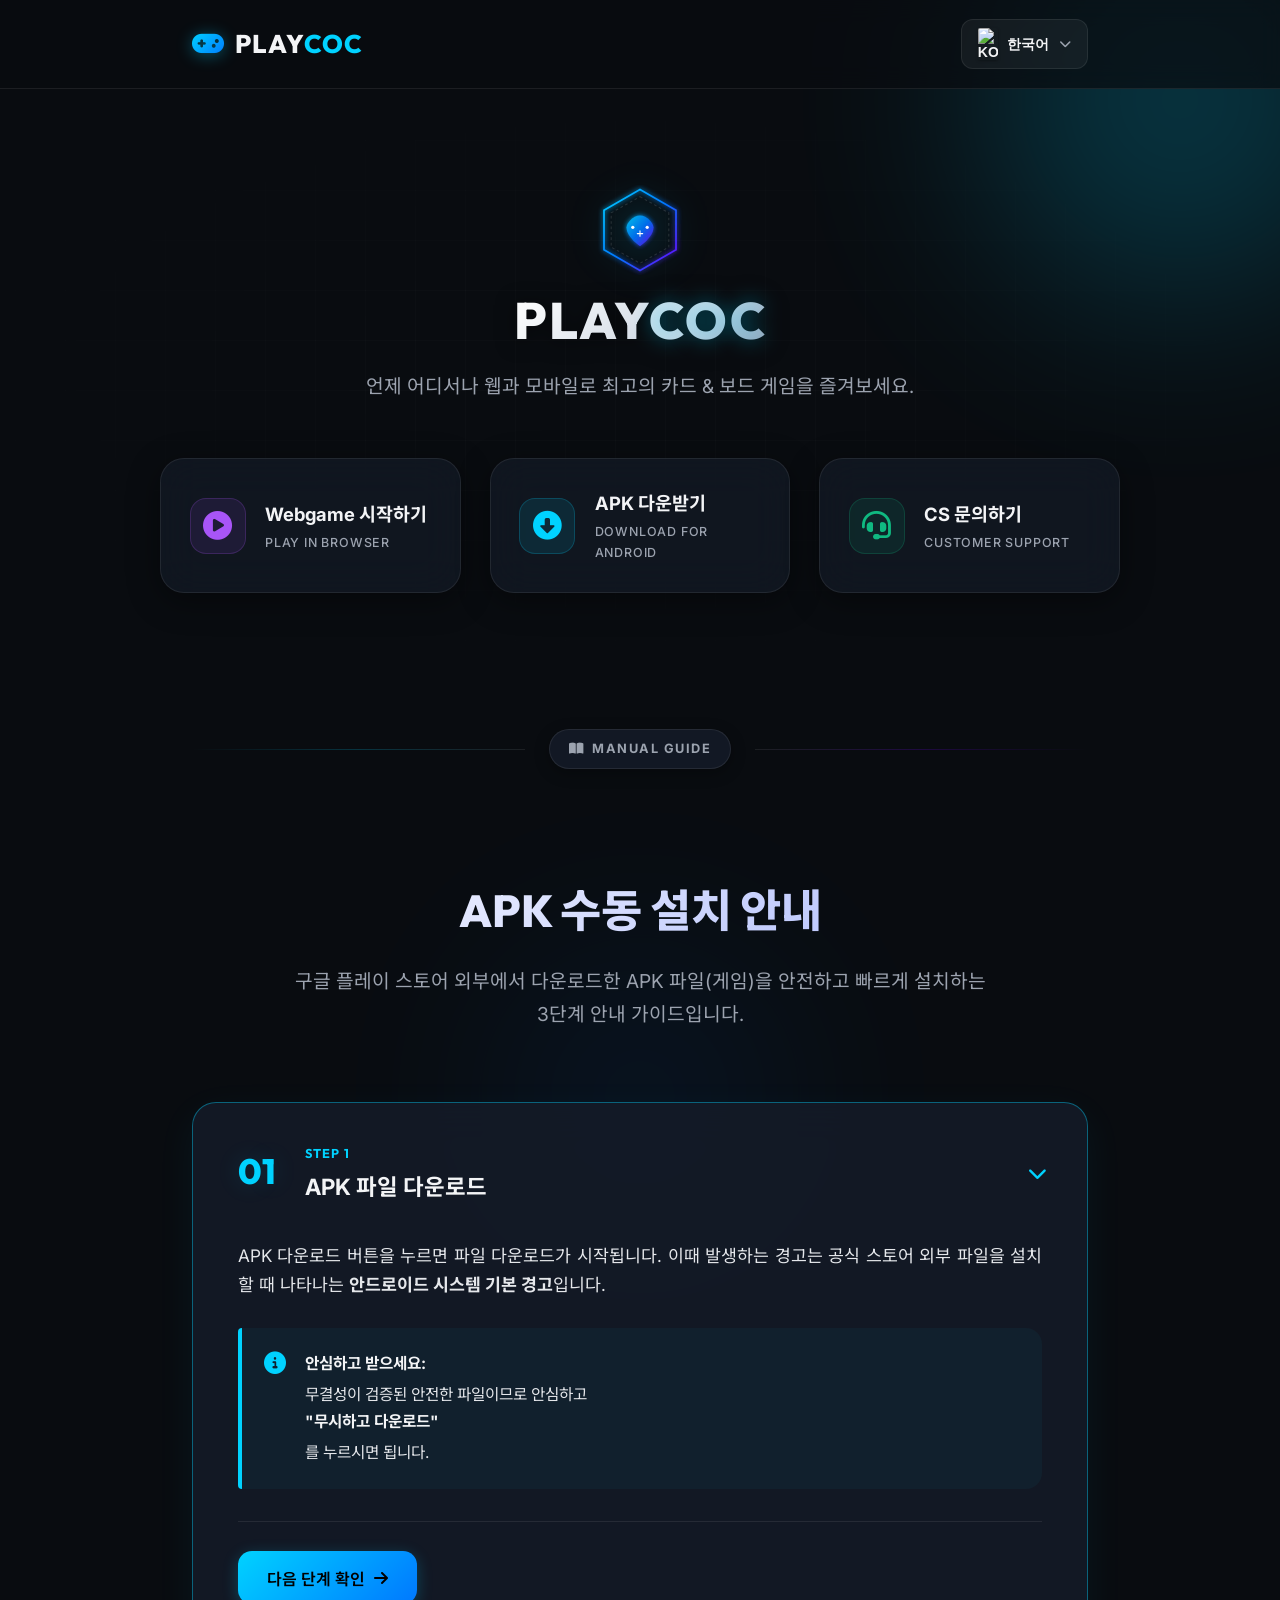
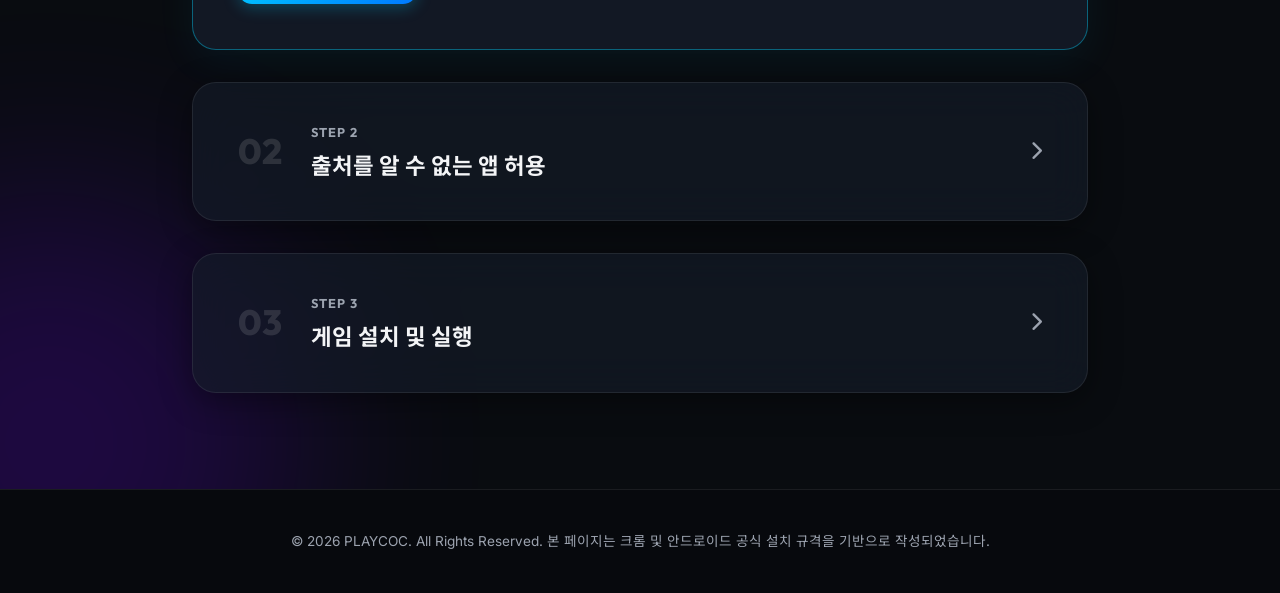
==== commit c195e8a1: "Add files via upload" ====
--- a/index.html
+++ b/index.html
@@ -24,10 +24,12 @@
 </head>
 <body>
 
-  <!-- Background Decorative Orbs -->
-  <div class="decor-orb orb-1"></div>
-  <div class="decor-orb orb-2"></div>
-  <div class="decor-orb orb-3"></div>
+  <!-- Background Decorative Orbs Container -->
+  <div class="bg-decor-wrapper">
+    <div class="decor-orb orb-1"></div>
+    <div class="decor-orb orb-2"></div>
+    <div class="decor-orb orb-3"></div>
+  </div>
 
   <!-- Header -->
   <header>
@@ -37,16 +39,28 @@
         <span class="logo-text">PLAY<span>COC</span></span>
       </div>
       <div class="header-right">
-        <!-- Language Selector -->
-        <div class="lang-selector">
-          <i class="fa-solid fa-globe lang-icon"></i>
-          <select id="lang-select">
-            <option value="ko" selected>한국어</option>
-            <option value="en">English</option>
-            <option value="vi">Tiếng Việt</option>
-          </select>
+        <!-- Custom Language Selector with Flags -->
+        <div class="custom-lang-selector" id="lang-selector-wrap">
+          <button class="lang-trigger-btn" id="lang-trigger">
+            <img src="https://flagcdn.com/w20/kr.png" alt="KO" class="flag-img" id="current-flag">
+            <span id="current-lang-text">한국어</span>
+            <i class="fa-solid fa-chevron-down arrow-icon"></i>
+          </button>
+          <div class="lang-dropdown-menu" id="lang-dropdown">
+            <div class="lang-option" data-value="ko">
+              <img src="https://flagcdn.com/w20/kr.png" alt="KO" class="flag-img">
+              <span>한국어</span>
+            </div>
+            <div class="lang-option" data-value="en">
+              <img src="https://flagcdn.com/w20/us.png" alt="EN" class="flag-img">
+              <span>English</span>
+            </div>
+            <div class="lang-option" data-value="vi">
+              <img src="https://flagcdn.com/w20/vn.png" alt="VI" class="flag-img">
+              <span>Tiếng Việt</span>
+            </div>
+          </div>
         </div>
-        <div class="badge" data-i18n="header-badge">안드로이드 전용 가이드</div>
       </div>
     </div>
   </header>
@@ -188,7 +202,7 @@
 
             <ol class="bullet-list">
               <li data-i18n="step2-list1">경고 팝업에서 <strong class="color-highlight">설정</strong>(Settings)을 누릅니다.</li>
-              <li data-i18n="step2-list2">보안 설정 창에서 <strong class="color-highlight">이 소스 허용</strong>(Allow from this source) 토글 스위치를 활성화합니다.</li>
+              <li data-i18n="step2-list2">설정 창에서 <strong class="color-highlight">이 소스 허용</strong>(Allow from this source) 토글 스위치를 활성화합니다.</li>
             </ol>
             <div class="step-actions">
               <button class="btn btn-secondary prev-step-btn" data-prev="1" data-i18n="btn-prev">이전</button>
--- a/style.css
+++ b/style.css
@@ -52,6 +52,17 @@
 }
 
 /* --- Decorative Orbs --- */
+.bg-decor-wrapper {
+  position: absolute;
+  top: 0;
+  left: 0;
+  width: 100%;
+  height: 100%;
+  overflow: hidden;
+  pointer-events: none;
+  z-index: -1;
+}
+
 .decor-orb {
   position: absolute;
   border-radius: 50%;
@@ -132,55 +143,107 @@
   gap: 1.2rem;
 }
 
-.lang-selector {
-  display: flex;
-  align-items: center;
-  gap: 0.5rem;
+/* Custom Language Dropdown */
+.custom-lang-selector {
+  position: relative;
+  font-family: inherit;
+}
+
+.lang-trigger-btn {
+  display: flex;
+  align-items: center;
+  gap: 0.6rem;
   background: rgba(255, 255, 255, 0.05);
   border: 1px solid var(--border-color);
-  padding: 0.4rem 0.8rem;
-  border-radius: 10px;
+  padding: 0.5rem 1rem;
+  border-radius: 12px;
+  color: var(--text-main);
+  font-size: 0.88rem;
+  font-weight: 600;
+  cursor: pointer;
+  transition: var(--transition-fast);
+  outline: none;
+}
+
+.lang-trigger-btn:hover {
+  border-color: rgba(0, 210, 255, 0.3);
+  background: rgba(0, 210, 255, 0.05);
+}
+
+.flag-img {
+  width: 20px;
+  height: auto;
+  border-radius: 2px;
+  object-fit: cover;
+  box-shadow: 0 1px 3px rgba(0,0,0,0.3);
+}
+
+.arrow-icon {
+  font-size: 0.75rem;
+  color: var(--text-muted);
+  transition: var(--transition-fast);
+}
+
+.custom-lang-selector.open .arrow-icon {
+  transform: rotate(180deg);
+  color: var(--color-primary);
+}
+
+.lang-dropdown-menu {
+  position: absolute;
+  top: calc(100% + 8px);
+  right: 0;
+  background: rgba(21, 28, 41, 0.95);
+  border: 1px solid var(--border-color);
+  border-radius: 14px;
+  padding: 0.5rem;
+  width: 140px;
+  display: none;
+  flex-direction: column;
+  gap: 0.3rem;
+  backdrop-filter: blur(15px);
+  box-shadow: 0 10px 25px rgba(0, 0, 0, 0.5);
+  z-index: 1000;
+  animation: dropdownFadeIn 0.2s ease-out;
+}
+
+@keyframes dropdownFadeIn {
+  from {
+    opacity: 0;
+    transform: translateY(-5px);
+  }
+  to {
+    opacity: 1;
+    transform: translateY(0);
+  }
+}
+
+.custom-lang-selector.open .lang-dropdown-menu {
+  display: flex;
+}
+
+.lang-option {
+  display: flex;
+  align-items: center;
+  gap: 0.6rem;
+  padding: 0.5rem 0.8rem;
+  border-radius: 8px;
+  cursor: pointer;
+  font-size: 0.85rem;
+  font-weight: 500;
   color: var(--text-main);
   transition: var(--transition-fast);
 }
 
-.lang-selector:hover {
-  border-color: rgba(0, 210, 255, 0.3);
-  background: rgba(0, 210, 255, 0.05);
-}
-
-.lang-icon {
-  color: var(--color-primary);
-  font-size: 0.95rem;
-}
-
-#lang-select {
-  background: transparent;
-  border: none;
-  color: var(--text-main);
-  font-size: 0.85rem;
+.lang-option:hover {
+  background: rgba(0, 210, 255, 0.08);
+  color: var(--color-primary);
+}
+
+.lang-option.active {
+  background: rgba(0, 210, 255, 0.12);
+  color: var(--color-primary);
   font-weight: 600;
-  outline: none;
-  cursor: pointer;
-  font-family: inherit;
-  padding-right: 0.5rem;
-}
-
-#lang-select option {
-  background: var(--bg-panel-solid);
-  color: var(--text-main);
-}
-
-.badge {
-  background: rgba(0, 210, 255, 0.1);
-  border: 1px solid rgba(0, 210, 255, 0.3);
-  color: var(--color-primary);
-  padding: 0.4rem 1rem;
-  border-radius: 50px;
-  font-size: 0.85rem;
-  font-weight: 600;
-  letter-spacing: 0.5px;
-  box-shadow: 0 0 15px rgba(0, 210, 255, 0.1);
 }
 
 /* --- Hero Section --- */
@@ -446,11 +509,11 @@
 .container {
   max-width: 960px;
   margin: 0 auto;
-  padding: 3rem 2rem 6rem 2rem; /* Increased top/bottom padding for spacious feel */
+  padding: 3rem 2rem 6rem 2rem; /* Clean, standard bottom padding before footer */
   flex: 1;
   display: flex;
   flex-direction: column;
-  gap: 3.5rem; /* Spacious gap between intro and guide cards */
+  gap: 3.5rem;
   align-items: stretch;
 }
 
@@ -493,6 +556,7 @@
   transition: var(--transition-normal);
   cursor: pointer;
   box-shadow: var(--panel-shadow);
+  scroll-margin-top: 100px; /* Native scroll padding for header offset */
 }
 
 .step-card:hover {
@@ -740,8 +804,12 @@
   }
 
   .container {
-    padding: 2.5rem 1.5rem 4rem 1.5rem;
+    padding: 2.5rem 1.5rem 4rem 1.5rem; /* Clean bottom padding on mobile */
     gap: 2.5rem;
+  }
+  
+  .step-card {
+    scroll-margin-top: 80px; /* Adjusted header offset for mobile screens */
   }
   
   .intro-box h1 {
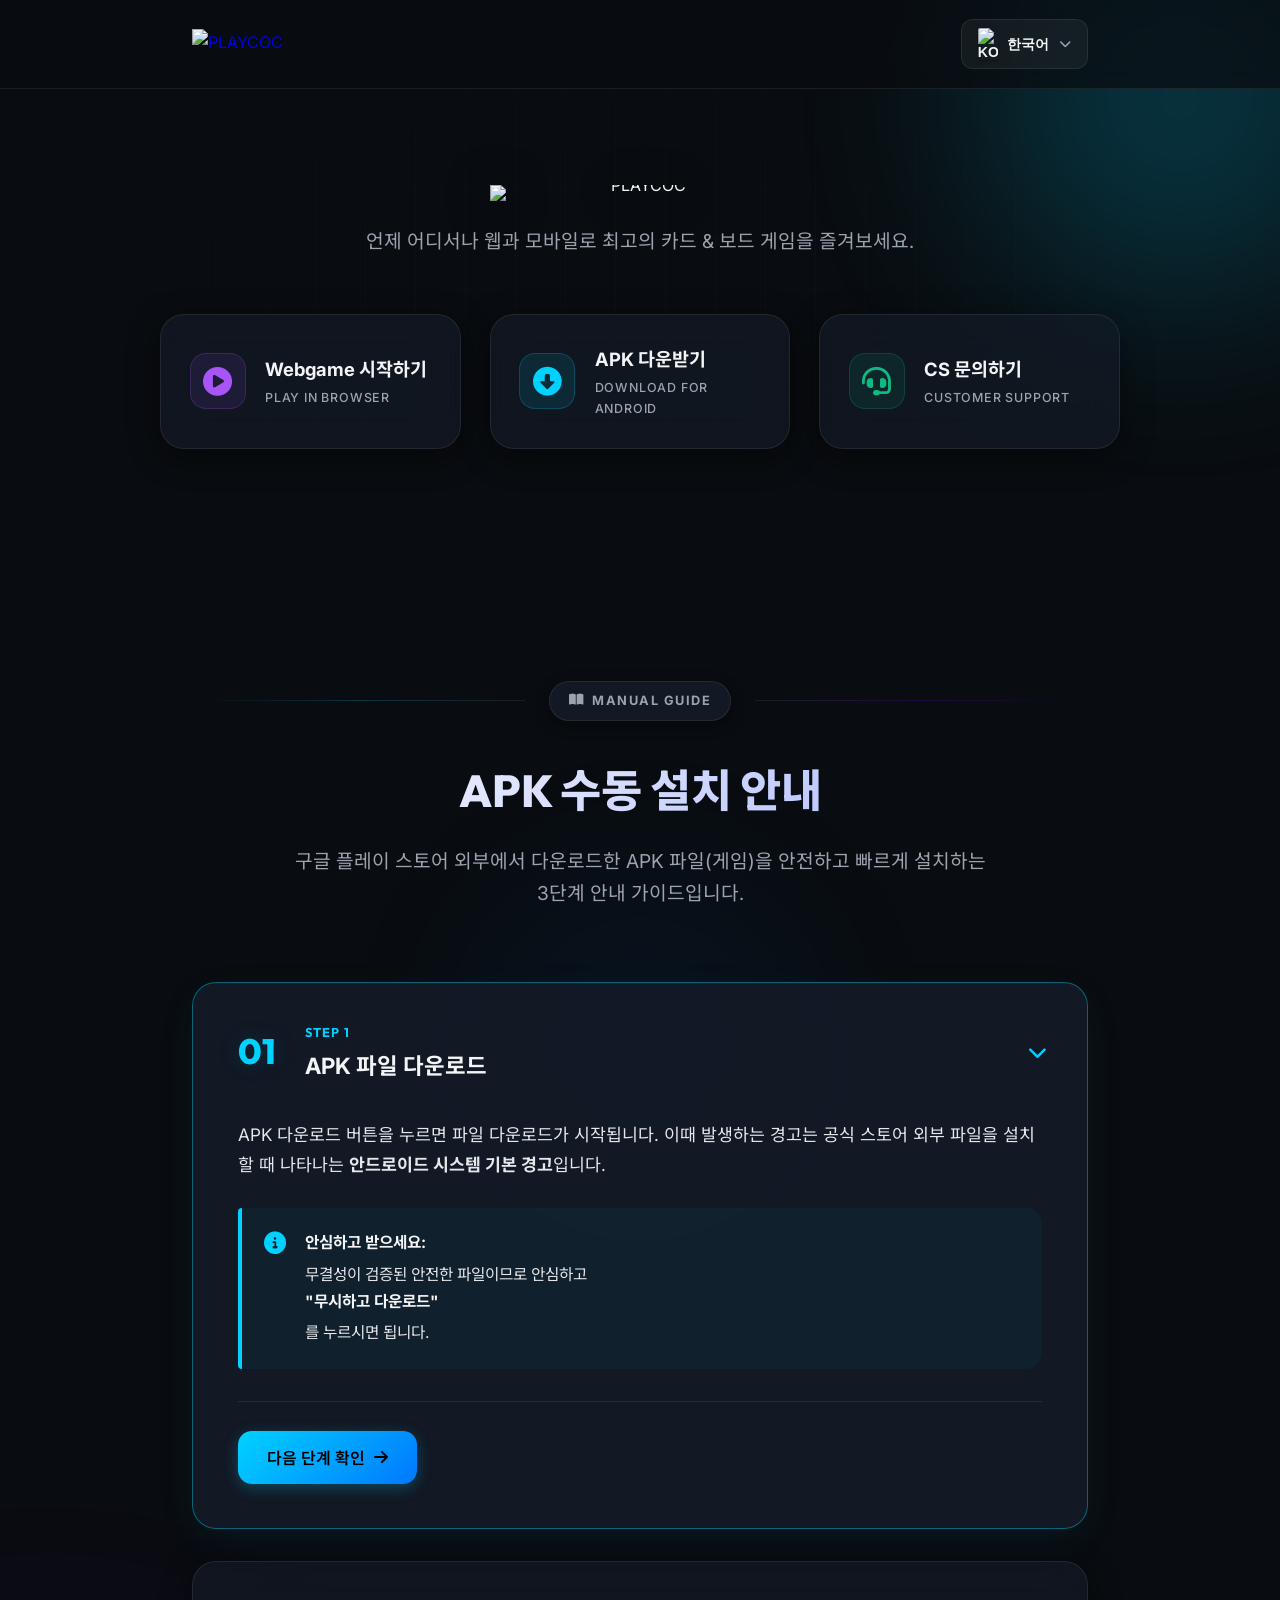
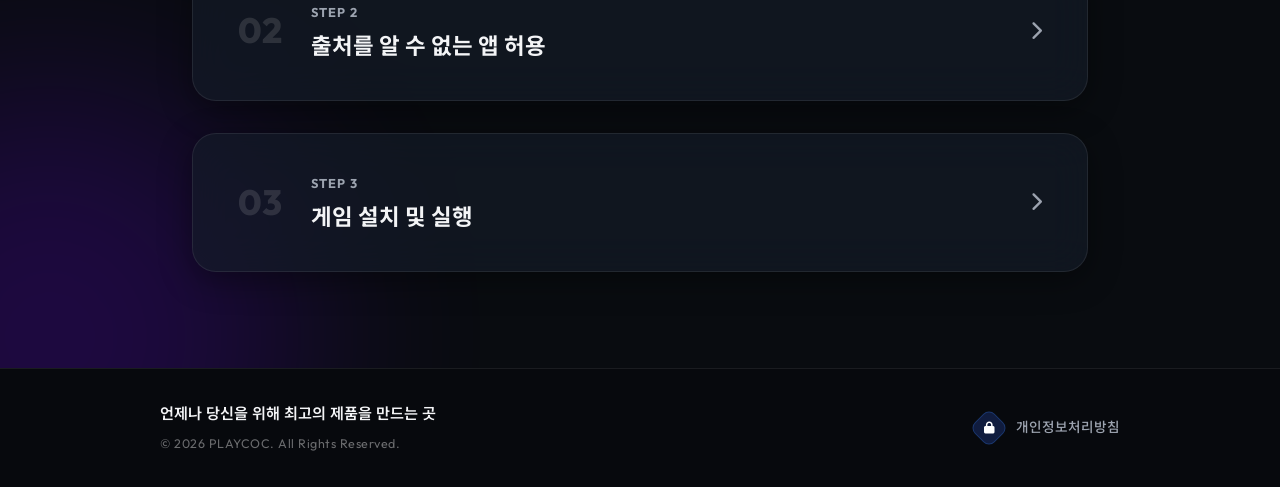
==== commit 74ed123f: "Add files via upload" ====
--- a/index.html
+++ b/index.html
@@ -34,10 +34,9 @@
   <!-- Header -->
   <header>
     <div class="header-container">
-      <div class="logo">
-        <i class="fa-solid fa-gamepad logo-icon"></i>
-        <span class="logo-text">PLAY<span>COC</span></span>
-      </div>
+      <a href="index.html" class="logo">
+        <img src="img/header-logo.webp" alt="PLAYCOC" class="logo-img">
+      </a>
       <div class="header-right">
         <!-- Custom Language Selector with Flags -->
         <div class="custom-lang-selector" id="lang-selector-wrap">
@@ -69,38 +68,19 @@
   <section class="hero-section">
     <div class="hero-container">
       
-      <!-- PLAYCOC Premium Vector Brand Mark -->
+      <!-- PLAYCOC Premium Hero Logo -->
       <div class="brand-logo-container">
-        <svg class="brand-svg" viewBox="0 0 100 100" xmlns="http://www.w3.org/2000/svg">
-          <defs>
-            <linearGradient id="logoGrad" x1="0%" y1="0%" x2="100%" y2="100%">
-              <stop offset="0%" stop-color="#00d2ff" />
-              <stop offset="50%" stop-color="#0078ff" />
-              <stop offset="100%" stop-color="#7000ff" />
-            </linearGradient>
-            <filter id="logoGlow" x="-20%" y="-20%" width="140%" height="140%">
-              <feGaussianBlur stdDeviation="3" result="blur" />
-              <feComposite in="SourceGraphic" in2="blur" operator="over" />
-            </filter>
-          </defs>
-          <!-- Rotating / Pulsing outer cybernetic rings -->
-          <polygon class="hex-ring" points="50,5 90,28 90,72 50,95 10,72 10,28" fill="none" stroke="url(#logoGrad)" stroke-width="2" filter="url(#logoGlow)" />
-          <polygon class="hex-ring-inner" points="50,13 82,31 82,69 50,87 18,69 18,31" fill="none" stroke="rgba(255,255,255,0.12)" stroke-width="1.2" stroke-dasharray="3, 3" />
-          <!-- Spade + Controller Hybrid Central Badge -->
-          <path class="logo-core" d="M35,47 C35,43 42,34 50,34 C58,34 65,43 65,47 C65,58 50,68 50,68 C50,68 35,58 35,47 Z" fill="url(#logoGrad)" filter="url(#logoGlow)" opacity="0.9" />
-          <!-- Controller Buttons -->
-          <circle cx="42" cy="47" r="1.8" fill="#fff" />
-          <circle cx="58" cy="47" r="1.8" fill="#fff" />
-          <path d="M47,54 L53,54 M50,51 L50,57" stroke="#fff" stroke-width="1.2" stroke-linecap="round" />
-        </svg>
-        <h1 class="brand-text">PLAY<span>COC</span></h1>
+        <div class="logo-sheen-container">
+          <img src="img/hero-logo.webp" alt="PLAYCOC" class="hero-logo-img">
+          <div class="sheen-layer"></div>
+        </div>
       </div>
 
       <p class="hero-subtitle" data-i18n="hero-subtitle">언제 어디서나 웹과 모바일로 최고의 카드 & 보드 게임을 즐겨보세요.</p>
       
       <div class="hero-btn-grid">
         <!-- Button 1: Webgame -->
-        <a href="#" class="hero-card-btn webgame-btn">
+        <a href="https://www.onplaycoc.com/webgame" class="hero-card-btn webgame-btn">
           <div class="hero-card-icon-wrap">
             <i class="fa-solid fa-circle-play hero-card-icon"></i>
           </div>
@@ -111,7 +91,7 @@
         </a>
 
         <!-- Button 2: APK Download -->
-        <a href="#apk-guide-section" class="hero-card-btn apk-btn" id="btn-scroll-to-guide">
+        <a href="https://www.onplaycoc.com/filedown/playcoc220511.apk" class="hero-card-btn apk-btn" id="btn-scroll-to-guide">
           <div class="hero-card-icon-wrap">
             <i class="fa-solid fa-circle-down hero-card-icon"></i>
           </div>
@@ -122,7 +102,7 @@
         </a>
 
         <!-- Button 3: CS Inquiry -->
-        <a href="#" class="hero-card-btn cs-btn">
+        <a href="https://m.me/259294148058141" target="_blank" rel="noopener noreferrer" class="hero-card-btn cs-btn">
           <div class="hero-card-icon-wrap">
             <i class="fa-solid fa-headset hero-card-icon"></i>
           </div>
@@ -248,7 +228,18 @@
   <!-- Footer -->
   <footer>
     <div class="footer-container">
-      <p data-i18n="footer-text">&copy; 2026 PLAYCOC. All Rights Reserved. 본 페이지는 크롬 및 안드로이드 공식 설치 규격을 기반으로 작성되었습니다.</p>
+      <div class="footer-left-content">
+        <p class="footer-slogan-text" data-i18n="footer-slogan">언제나 당신을 위해 최고의 제품을 만드는 곳</p>
+        <p class="footer-copyright-text">&copy; <span id="footer-year"></span> PLAYCOC. All Rights Reserved.</p>
+      </div>
+      <div class="footer-links">
+        <a href="policy.html" class="footer-policy-link-wrap">
+          <span class="policy-icon-box">
+            <i class="fa-solid fa-lock"></i>
+          </span>
+          <span data-i18n="footer-policy-link">개인정보처리방침</span>
+        </a>
+      </div>
     </div>
   </footer>
 
--- a/style.css
+++ b/style.css
@@ -25,12 +25,15 @@
   /* Transitions */
   --transition-fast: all 0.2s cubic-bezier(0.4, 0, 0.2, 1);
   --transition-normal: all 0.4s cubic-bezier(0.4, 0, 0.2, 1);
+  
+  /* Layout Constants */
+  --header-height: 73px;
 }
 
 /* Enable standard smooth scrolling */
 html {
   scroll-behavior: smooth;
-  scroll-padding-top: 100px; /* Offset for sticky header */
+  scroll-padding-top: calc(var(--header-height) + 15px); /* Dynamically offset for sticky header */
 }
 
 * {
@@ -42,6 +45,12 @@
 body {
   font-family: 'Inter', 'Noto Sans KR', sans-serif;
   background-color: var(--bg-dark);
+  background-image: 
+    linear-gradient(to bottom, rgba(9, 12, 16, 0.1) 0%, rgba(9, 12, 16, 0.78) 850px, var(--bg-dark) 1050px),
+    url('img/hero-bg.webp');
+  background-size: 100% 1050px; /* Bleeds deep behind the first card steps */
+  background-position: center top;
+  background-repeat: no-repeat;
   color: var(--text-main);
   min-height: 100vh;
   position: relative;
@@ -116,25 +125,13 @@
 .logo {
   display: flex;
   align-items: center;
-  gap: 0.6rem;
-  font-family: 'Outfit', sans-serif;
-  font-weight: 800;
-  font-size: 1.6rem;
-  letter-spacing: 1px;
-}
-
-.logo-icon {
-  background: var(--gradient-main);
-  -webkit-background-clip: text;
-  -webkit-text-fill-color: transparent;
-  filter: drop-shadow(0 2px 8px rgba(0, 210, 255, 0.4));
-}
-
-.logo-text {
-  color: var(--text-main);
-}
-.logo-text span {
-  color: var(--color-primary);
+  text-decoration: none;
+}
+
+.logo-img {
+  height: 30px; /* Slim header height */
+  width: auto;
+  display: block;
 }
 
 .header-right {
@@ -248,9 +245,11 @@
 
 /* --- Hero Section --- */
 .hero-section {
-  padding: 6rem 2rem 3rem 2rem;
+  margin-top: calc(-1 * var(--header-height));
+  padding: calc(var(--header-height) + 6rem) 2rem 4rem 2rem;
   position: relative;
   overflow: hidden;
+  background: transparent; /* Transparent to show the body background */
 }
 
 /* Cyber Tech Grid Background overlay */
@@ -280,7 +279,7 @@
   z-index: 2;
 }
 
-/* PLAYCOC Premium Vector Logo styling */
+/* PLAYCOC Premium Logo & Sheen styling */
 .brand-logo-container {
   display: flex;
   flex-direction: column;
@@ -289,59 +288,87 @@
   margin-bottom: 1.5rem;
 }
 
-.brand-svg {
-  width: 90px;
-  height: 90px;
-  filter: drop-shadow(0 0 15px rgba(0, 210, 255, 0.25));
-  animation: logoPulse 4s infinite ease-in-out;
-}
-
-.hex-ring {
-  transform-origin: center;
-  animation: logoRotate 25s infinite linear;
-}
-
-.hex-ring-inner {
-  transform-origin: center;
-  animation: logoRotateCounter 15s infinite linear;
-}
-
-@keyframes logoPulse {
+.logo-sheen-container {
+  position: relative;
+  display: inline-block;
+  line-height: 0;
+  max-width: 100%;
+}
+
+.hero-logo-img {
+  width: 300px;
+  height: auto;
+  max-width: 100%;
+  filter: drop-shadow(0 4px 20px rgba(0, 0, 0, 0.65)); /* Clean baseline drop-shadow */
+  display: block;
+  margin: 0 auto;
+  animation: neonSignBreathe 6s infinite ease-in-out; /* Smooth, natural breathing neon glow */
+}
+
+/* Diagonal metallic shine sweeping across the logo surface only */
+.sheen-layer {
+  position: absolute;
+  top: 0;
+  left: 0;
+  width: 100%;
+  height: 100%;
+  pointer-events: none;
+  z-index: 3;
+  
+  /* Clips the shine gradient exactly to the non-transparent logo pixels */
+  -webkit-mask-image: url('img/hero-logo.webp');
+  mask-image: url('img/hero-logo.webp');
+  -webkit-mask-size: contain;
+  mask-size: contain;
+  -webkit-mask-repeat: no-repeat;
+  mask-repeat: no-repeat;
+  -webkit-mask-position: center;
+  mask-position: center;
+  
+  /* Dynamic 125deg tilted metallic sheen line sweeping left-to-right */
+  background: linear-gradient(
+    125deg,
+    rgba(255, 255, 255, 0) 38%,
+    rgba(255, 255, 255, 0.75) 50%,
+    rgba(255, 255, 255, 0) 62%
+  );
+  background-size: 300% 100%;
+  background-position: 120% 0;
+  background-repeat: no-repeat; /* Crucial: prevents tiling so only a single line sweeps */
+  animation: logoSheenSweep 8s ease-in-out infinite; /* Uniform 8s cycle for regular, calm repetition */
+}
+
+@keyframes logoSheenSweep {
+  /* Sweeps slowly (0% to 14% = 1.12s), then exits faster (14% to 20% = 0.48s) - Total 1.6s sweep (from original 3rd sweep) */
+  0% {
+    background-position: 120% 0;
+  }
+  14% {
+    background-position: 15% 0; /* Slow glide past center */
+  }
+  20% {
+    background-position: -120% 0; /* Faster exit */
+  }
+  /* Regular, calm waiting pause (20% to 100% = 6.4s wait) */
+  100% {
+    background-position: -120% 0;
+  }
+}
+
+@keyframes neonSignBreathe {
   0%, 100% {
     transform: scale(1);
-    filter: drop-shadow(0 0 15px rgba(0, 210, 255, 0.25));
+    /* Fades completely to solid black drop-shadow (neon off/disappeared) */
+    filter: drop-shadow(0 4px 20px rgba(0, 0, 0, 0.65));
   }
   50% {
-    transform: scale(1.04);
-    filter: drop-shadow(0 0 25px rgba(0, 210, 255, 0.5)) drop-shadow(0 0 12px rgba(112, 0, 255, 0.35));
-  }
-}
-
-@keyframes logoRotate {
-  0% { transform: rotate(0deg); }
-  100% { transform: rotate(360deg); }
-}
-
-@keyframes logoRotateCounter {
-  0% { transform: rotate(360deg); }
-  100% { transform: rotate(0deg); }
-}
-
-.brand-text {
-  font-family: 'Outfit', sans-serif;
-  font-size: 3.2rem;
-  font-weight: 800;
-  letter-spacing: 2px;
-  line-height: 1;
-  background: linear-gradient(135deg, #ffffff 0%, #cbd5e1 70%, #94a3b8 100%);
-  -webkit-background-clip: text;
-  -webkit-text-fill-color: transparent;
-  filter: drop-shadow(0 2px 10px rgba(0, 0, 0, 0.5));
-}
-
-.brand-text span {
-  color: var(--color-primary);
-  text-shadow: 0 0 20px rgba(0, 210, 255, 0.4);
+    transform: scale(1.025); /* Gentle scale up */
+    /* Neon glow fades in smoothly and beautifully */
+    filter: 
+      drop-shadow(0 6px 25px rgba(0, 0, 0, 0.8)) 
+      drop-shadow(0 0 22px rgba(0, 210, 255, 0.45)) 
+      drop-shadow(0 0 32px rgba(180, 0, 255, 0.35));
+  }
 }
 
 .hero-subtitle {
@@ -468,7 +495,7 @@
   align-items: center;
   justify-content: center;
   gap: 1.5rem;
-  margin: 5.5rem auto 3.5rem auto; /* Increased spacing to give breathing room */
+  margin: 10.5rem auto 1rem auto; /* Increased gap above, decreased gap below */
   max-width: 960px;
   width: 100%;
   padding: 0 2rem;
@@ -509,7 +536,7 @@
 .container {
   max-width: 960px;
   margin: 0 auto;
-  padding: 3rem 2rem 6rem 2rem; /* Clean, standard bottom padding before footer */
+  padding: 1rem 2rem 6rem 2rem; /* Reduced top padding to decrease gap below the divider */
   flex: 1;
   display: flex;
   flex-direction: column;
@@ -629,7 +656,6 @@
   color: var(--color-primary);
 }
 
-/* Collapsible Content */
 .step-content {
   max-height: 0;
   padding: 0 2.8rem;
@@ -637,7 +663,7 @@
   transition: max-height 0.5s cubic-bezier(0, 1, 0, 1);
   color: #e5e7eb;
   font-size: 1.08rem;
-  text-align: justify;
+  text-align: left; /* Left align to prevent weird word gaps on mobile */
 }
 
 .step-card.active .step-content {
@@ -763,15 +789,246 @@
 footer {
   border-top: 1px solid var(--border-color);
   background: #07090d;
-  padding: 2.5rem;
-  text-align: center;
+  padding: 2rem 1.5rem;
   color: var(--text-muted);
   font-size: 0.85rem;
   margin-top: auto;
 }
 
+.footer-container {
+  max-width: 960px;
+  margin: 0 auto;
+  display: flex;
+  flex-direction: row;
+  justify-content: space-between;
+  align-items: center;
+  gap: 1.5rem;
+}
+
+.footer-left-content {
+  display: flex;
+  flex-direction: column;
+  gap: 0.4rem;
+  align-items: flex-start;
+}
+
+.footer-slogan-text {
+  font-size: 0.95rem;
+  font-weight: 600;
+  color: var(--text-main);
+  margin: 0;
+  text-align: left;
+}
+
+.footer-copyright-text {
+  font-size: 0.78rem;
+  color: rgba(255, 255, 255, 0.4);
+  margin: 0;
+  letter-spacing: 0.5px;
+  font-family: 'Outfit', sans-serif;
+  text-align: left;
+}
+
+.footer-policy-link-wrap {
+  display: inline-flex;
+  align-items: center;
+  text-decoration: none;
+  color: var(--text-muted);
+  font-weight: 500;
+  transition: var(--transition-fast);
+}
+
+.footer-policy-link-wrap:hover {
+  color: var(--color-primary);
+}
+
+.policy-icon-box {
+  display: inline-flex;
+  align-items: center;
+  justify-content: center;
+  width: 28px;
+  height: 28px;
+  background: rgba(30, 58, 138, 0.4); /* Solid, modern dark blue/indigo */
+  border: 1px solid rgba(59, 130, 246, 0.25);
+  border-radius: 8px; /* Squircle radius */
+  transform: rotate(45deg);
+  margin-right: 0.8rem;
+  transition: var(--transition-fast);
+}
+
+.footer-policy-link-wrap:hover .policy-icon-box {
+  background: var(--color-primary);
+  border-color: var(--color-primary);
+  box-shadow: 0 0 10px rgba(0, 210, 255, 0.5);
+}
+
+.policy-icon-box i {
+  transform: rotate(-45deg); /* Counter-rotate icon back to vertical */
+  color: #ffffff;
+  font-size: 0.75rem;
+}
+
+@media (max-width: 768px) {
+  .footer-container {
+    flex-direction: column;
+    text-align: center;
+    gap: 1.5rem;
+  }
+  .footer-left-content {
+    align-items: center;
+  }
+  .footer-slogan-text,
+  .footer-copyright-text {
+    text-align: center;
+  }
+}
+
+/* Policy Modal Styles */
+.modal-overlay {
+  position: fixed;
+  top: 0;
+  left: 0;
+  width: 100%;
+  height: 100%;
+  background: rgba(4, 6, 10, 0.85);
+  backdrop-filter: blur(10px);
+  display: flex;
+  align-items: center;
+  justify-content: center;
+  z-index: 2000;
+  opacity: 0;
+  pointer-events: none;
+  transition: opacity 0.3s ease;
+}
+
+.modal-overlay.open {
+  opacity: 1;
+  pointer-events: auto;
+}
+
+.modal-card {
+  background: var(--bg-panel-solid);
+  border: 1px solid var(--border-color);
+  border-radius: 24px;
+  width: 90%;
+  max-width: 750px;
+  max-height: 80vh;
+  display: flex;
+  flex-direction: column;
+  box-shadow: 0 20px 50px rgba(0, 0, 0, 0.6);
+  transform: translateY(20px);
+  transition: transform 0.3s ease;
+}
+
+.modal-overlay.open .modal-card {
+  transform: translateY(0);
+}
+
+.modal-header {
+  padding: 1.5rem 2rem;
+  border-bottom: 1px solid var(--border-color);
+  display: flex;
+  align-items: center;
+  justify-content: space-between;
+}
+
+.modal-header h2 {
+  font-size: 1.4rem;
+  color: var(--color-primary);
+  font-family: 'Outfit', sans-serif;
+  margin: 0;
+}
+
+.modal-close-btn {
+  background: transparent;
+  border: none;
+  color: var(--text-muted);
+  font-size: 2.2rem;
+  cursor: pointer;
+  line-height: 1;
+  transition: var(--transition-fast);
+  outline: none;
+}
+
+.modal-close-btn:hover {
+  color: #ff3b30;
+}
+
+/* Policy Page Content Styling */
+.policy-wrapper {
+  background: var(--bg-panel);
+  border: 1px solid var(--border-color);
+  border-radius: 24px;
+  padding: 4rem;
+  backdrop-filter: var(--glass-blur);
+  box-shadow: var(--panel-shadow);
+  max-width: 800px;
+  margin: 0 auto;
+}
+
+.policy-header {
+  border-bottom: 1px solid var(--border-color);
+  padding-bottom: 2rem;
+  margin-bottom: 2.5rem;
+  text-align: left;
+}
+
+.policy-header h1 {
+  font-size: 2.2rem;
+  color: var(--text-main);
+  font-family: 'Outfit', sans-serif;
+  font-weight: 700;
+  margin-bottom: 0.8rem;
+  letter-spacing: -0.5px;
+}
+
+.policy-date {
+  color: var(--color-primary);
+  font-weight: 600;
+  font-size: 0.95rem;
+  margin-bottom: 0.5rem;
+}
+
+.policy-intro {
+  font-size: 1.1rem;
+  font-weight: 500;
+  color: var(--text-main);
+  margin-bottom: 2rem;
+}
+
+.policy-content {
+  font-size: 0.98rem;
+  line-height: 1.8;
+  color: rgba(255, 255, 255, 0.85); /* Clean, high-contrast text color */
+  text-align: left; /* Reverted to left-align to prevent awkward spacing on mobile */
+}
+
+.policy-content h3 {
+  color: var(--text-main);
+  font-size: 1.25rem;
+  font-weight: 600;
+  margin-top: 3rem;
+  margin-bottom: 1.2rem;
+  font-family: 'Outfit', sans-serif;
+  letter-spacing: -0.3px;
+  border-left: 3px solid var(--color-primary);
+  padding-left: 0.8rem;
+}
+
+.policy-content p {
+  margin-bottom: 1.5rem;
+}
+
 /* --- Responsive Media Queries --- */
 @media (max-width: 900px) {
+  body {
+    background-image: 
+      linear-gradient(to bottom, rgba(9, 12, 16, 0.1) 0%, rgba(9, 12, 16, 0.95) 300px, var(--bg-dark) 380px),
+      url('img/hero-bg.webp');
+    background-size: 220% auto; /* 2.2x zoom, preserves aspect ratio without vertical stretching or extreme zoom on mobile */
+    background-position: center top;
+  }
+
   .hero-section {
     padding: 4rem 1.5rem 2rem 1.5rem;
   }
@@ -800,12 +1057,24 @@
   }
 
   .section-divider {
-    margin: 3.5rem auto 1.5rem auto;
+    margin: 7.5rem auto 0.5rem auto; /* Adjusted mobile spacing (wider top gap, reduced bottom gap) */
   }
 
   .container {
-    padding: 2.5rem 1.5rem 4rem 1.5rem; /* Clean bottom padding on mobile */
+    padding: 1rem 1.5rem 4rem 1.5rem; /* Reduced mobile container top padding */
     gap: 2.5rem;
+  }
+  
+  .policy-wrapper {
+    padding: 2.5rem 1.8rem;
+  }
+  
+  .policy-header h1 {
+    font-size: 1.8rem;
+  }
+  
+  .policy-content h3 {
+    margin-top: 2.5rem;
   }
   
   .step-card {
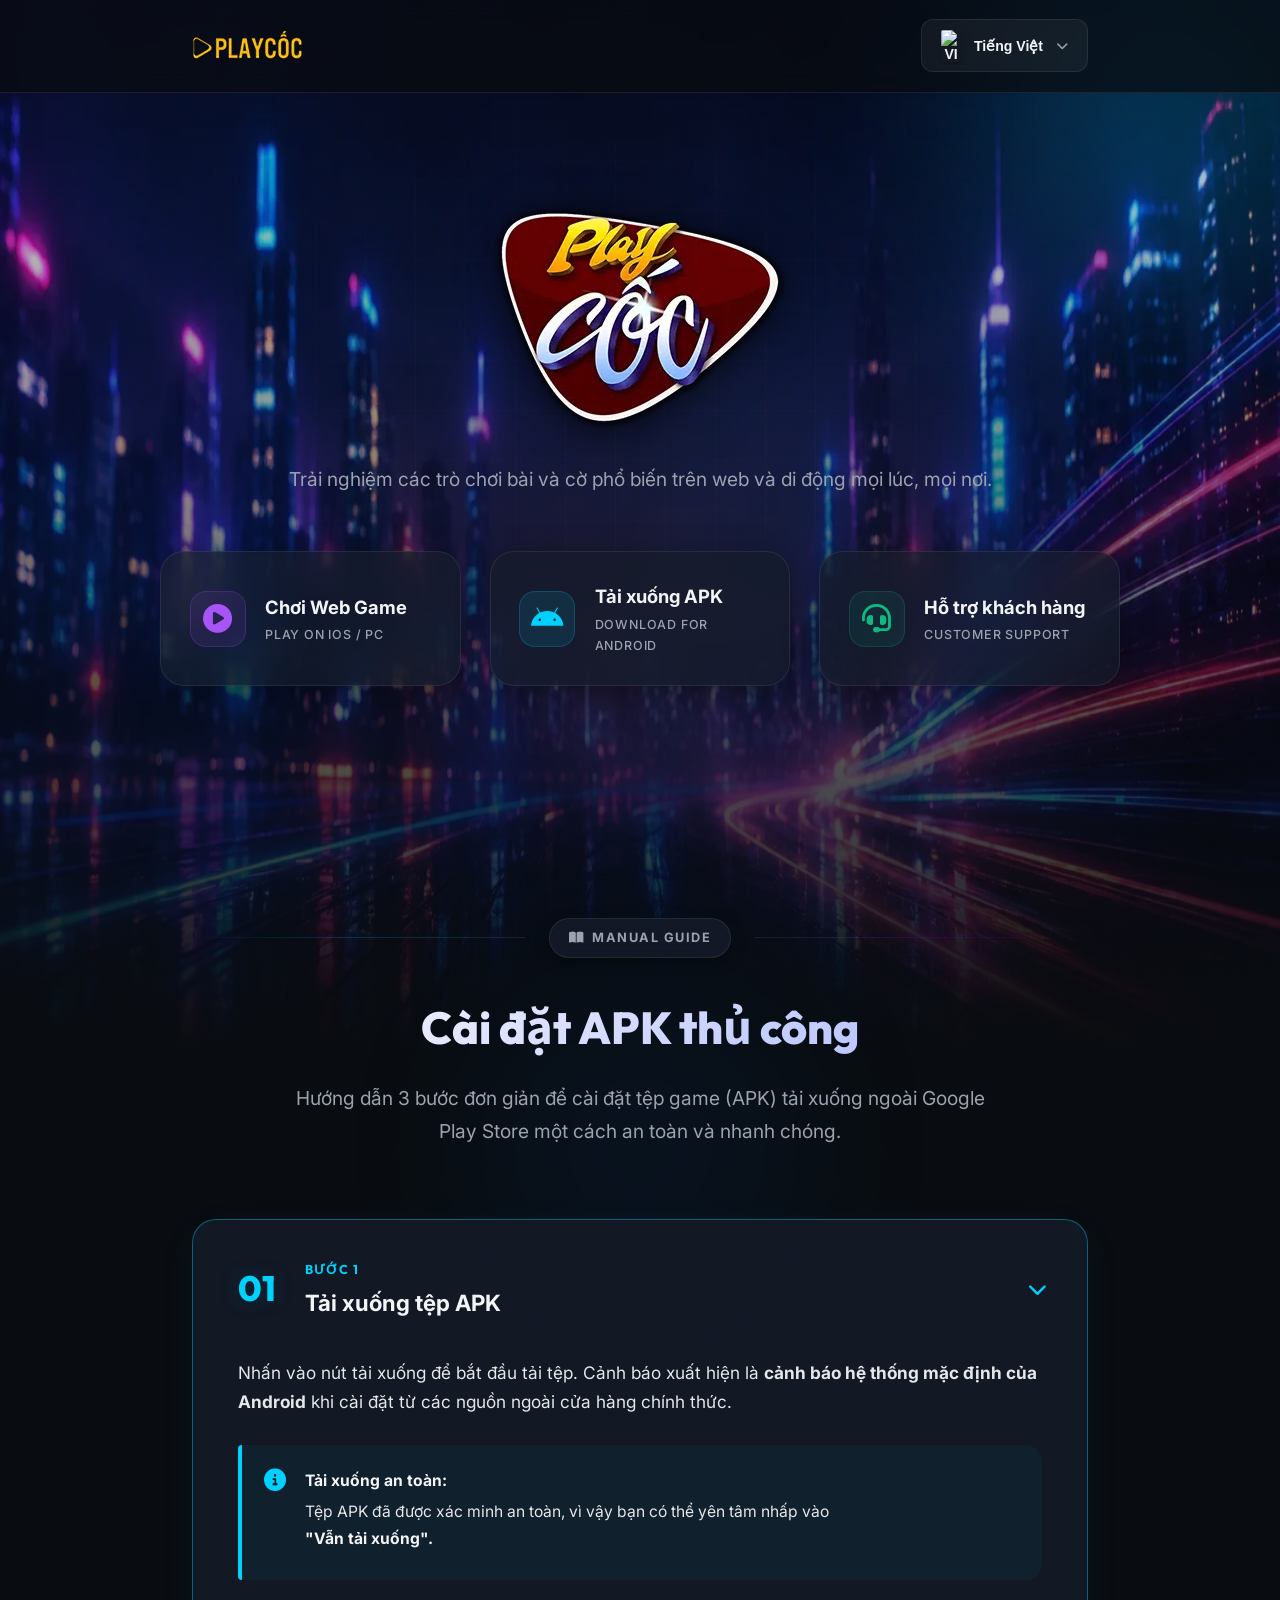
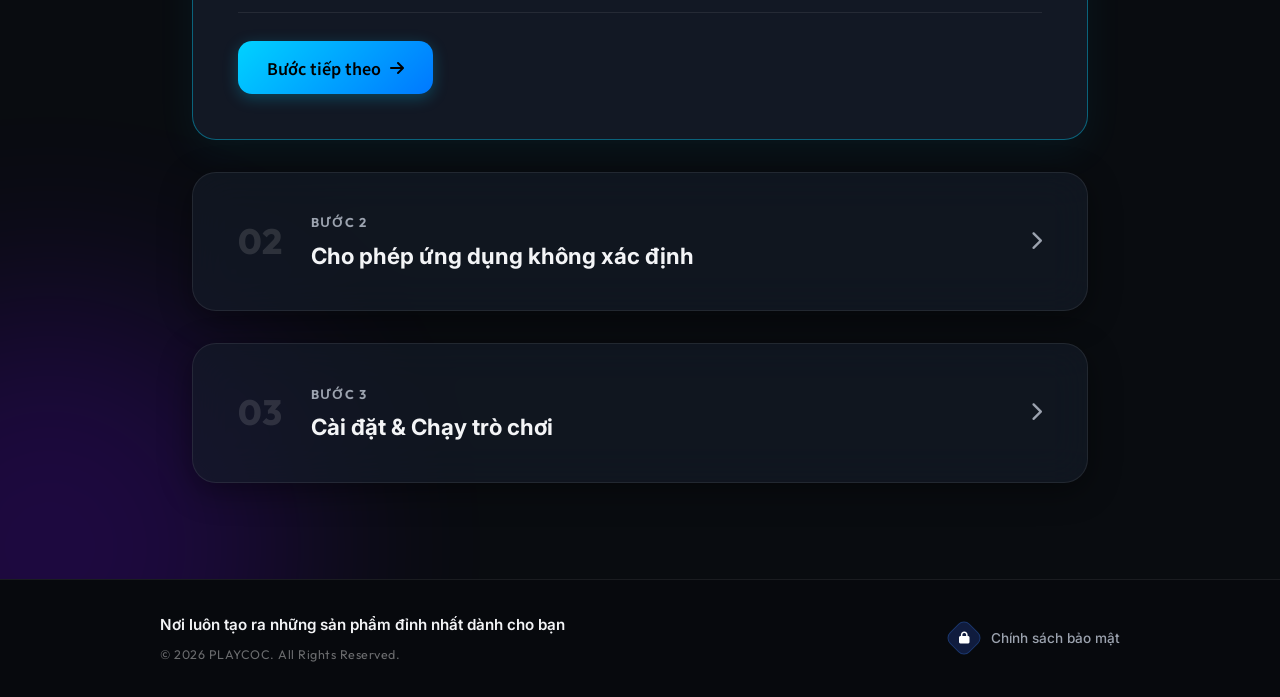
==== commit 441899e7: "Add files via upload" ====
--- a/index.html
+++ b/index.html
@@ -1,5 +1,5 @@
 <!DOCTYPE html>
-<html lang="ko">
+<html lang="vi">
 <head>
   <meta charset="UTF-8">
   <meta name="viewport" content="width=device-width, initial-scale=1.0">
@@ -34,22 +34,25 @@
   <!-- Header -->
   <header>
     <div class="header-container">
-      <a href="index.html" class="logo">
+      <div data-href="index.html" class="logo" style="cursor: pointer;">
         <img src="img/header-logo.webp" alt="PLAYCOC" class="logo-img">
-      </a>
+      </div>
       <div class="header-right">
         <!-- Custom Language Selector with Flags -->
         <div class="custom-lang-selector" id="lang-selector-wrap">
           <button class="lang-trigger-btn" id="lang-trigger">
-            <img src="https://flagcdn.com/w20/kr.png" alt="KO" class="flag-img" id="current-flag">
-            <span id="current-lang-text">한국어</span>
+            <img src="https://flagcdn.com/w20/vn.png" alt="VI" class="flag-img" id="current-flag">
+            <span id="current-lang-text">Tiếng Việt</span>
             <i class="fa-solid fa-chevron-down arrow-icon"></i>
           </button>
           <div class="lang-dropdown-menu" id="lang-dropdown">
+            <!-- Korean hidden but kept for future debugging -->
+            <!--
             <div class="lang-option" data-value="ko">
               <img src="https://flagcdn.com/w20/kr.png" alt="KO" class="flag-img">
               <span>한국어</span>
             </div>
+            -->
             <div class="lang-option" data-value="en">
               <img src="https://flagcdn.com/w20/us.png" alt="EN" class="flag-img">
               <span>English</span>
@@ -80,29 +83,29 @@
       
       <div class="hero-btn-grid">
         <!-- Button 1: Webgame -->
-        <a href="https://www.onplaycoc.com/webgame" class="hero-card-btn webgame-btn">
+        <div data-href="https://www.onplaycoc.com/webgame" class="hero-card-btn webgame-btn" style="cursor: pointer;">
           <div class="hero-card-icon-wrap">
             <i class="fa-solid fa-circle-play hero-card-icon"></i>
           </div>
           <div class="hero-card-info">
             <span class="hero-card-title" data-i18n="hero-webgame-btn">Webgame 시작하기</span>
-            <span class="hero-card-desc">Play in Browser</span>
-          </div>
-        </a>
+            <span class="hero-card-desc">Play on iOS / PC</span>
+          </div>
+        </div>
 
         <!-- Button 2: APK Download -->
-        <a href="https://www.onplaycoc.com/filedown/playcoc220511.apk" class="hero-card-btn apk-btn" id="btn-scroll-to-guide">
+        <div data-href="https://www.onplaycoc.com/filedown/playcoc220511.apk" class="hero-card-btn apk-btn" id="btn-scroll-to-guide" style="cursor: pointer;">
           <div class="hero-card-icon-wrap">
-            <i class="fa-solid fa-circle-down hero-card-icon"></i>
+            <i class="fa-brands fa-android hero-card-icon"></i>
           </div>
           <div class="hero-card-info">
             <span class="hero-card-title" data-i18n="hero-apk-btn">APK 다운받기</span>
             <span class="hero-card-desc">Download for Android</span>
           </div>
-        </a>
+        </div>
 
         <!-- Button 3: CS Inquiry -->
-        <a href="https://m.me/259294148058141" target="_blank" rel="noopener noreferrer" class="hero-card-btn cs-btn">
+        <div data-href="https://m.me/259294148058141" data-target="_blank" class="hero-card-btn cs-btn" style="cursor: pointer;">
           <div class="hero-card-icon-wrap">
             <i class="fa-solid fa-headset hero-card-icon"></i>
           </div>
@@ -110,7 +113,7 @@
             <span class="hero-card-title" data-i18n="hero-cs-btn">CS 문의하기</span>
             <span class="hero-card-desc">Customer Support</span>
           </div>
-        </a>
+        </div>
       </div>
     </div>
   </section>
@@ -233,12 +236,12 @@
         <p class="footer-copyright-text">&copy; <span id="footer-year"></span> PLAYCOC. All Rights Reserved.</p>
       </div>
       <div class="footer-links">
-        <a href="policy.html" class="footer-policy-link-wrap">
+        <div data-href="policy.html" class="footer-policy-link-wrap" style="cursor: pointer;">
           <span class="policy-icon-box">
             <i class="fa-solid fa-lock"></i>
           </span>
           <span data-i18n="footer-policy-link">개인정보처리방침</span>
-        </a>
+        </div>
       </div>
     </div>
   </footer>
--- a/style.css
+++ b/style.css
@@ -149,10 +149,10 @@
 .lang-trigger-btn {
   display: flex;
   align-items: center;
-  gap: 0.6rem;
+  gap: 0.8rem;
   background: rgba(255, 255, 255, 0.05);
   border: 1px solid var(--border-color);
-  padding: 0.5rem 1rem;
+  padding: 0.6rem 1.2rem;
   border-radius: 12px;
   color: var(--text-main);
   font-size: 0.88rem;
@@ -160,6 +160,7 @@
   cursor: pointer;
   transition: var(--transition-fast);
   outline: none;
+  min-width: 155px; /* Stable, spacious width to prevent text wrapping and look premium */
 }
 
 .lang-trigger-btn:hover {
@@ -179,6 +180,7 @@
   font-size: 0.75rem;
   color: var(--text-muted);
   transition: var(--transition-fast);
+  margin-left: auto; /* Push the chevron to the far right */
 }
 
 .custom-lang-selector.open .arrow-icon {
@@ -194,7 +196,7 @@
   border: 1px solid var(--border-color);
   border-radius: 14px;
   padding: 0.5rem;
-  width: 140px;
+  width: 155px; /* Matches the trigger button's min-width */
   display: none;
   flex-direction: column;
   gap: 0.3rem;
@@ -375,7 +377,7 @@
   color: var(--text-muted);
   font-size: 1.2rem;
   margin-bottom: 3.5rem;
-  max-width: 600px;
+  max-width: 900px; /* Increased from 600px to display the subtitle as a single clean line on desktop */
   margin-left: auto;
   margin-right: auto;
 }
@@ -660,16 +662,16 @@
   max-height: 0;
   padding: 0 2.8rem;
   overflow: hidden;
-  transition: max-height 0.5s cubic-bezier(0, 1, 0, 1);
+  transition: max-height 0.3s ease-out, padding 0.3s ease-out; /* Accelerated and smoothed */
   color: #e5e7eb;
   font-size: 1.08rem;
   text-align: left; /* Left align to prevent weird word gaps on mobile */
 }
 
 .step-card.active .step-content {
-  max-height: 800px;
+  max-height: 950px; /* Increased to allow Vietnamese/English content to expand fully without any clipping */
   padding: 0 2.8rem 2.8rem 2.8rem;
-  transition: max-height 0.5s cubic-bezier(1, 0, 1, 0);
+  transition: max-height 0.3s ease-in-out, padding 0.3s ease-in-out;
 }
 
 .step-content p {
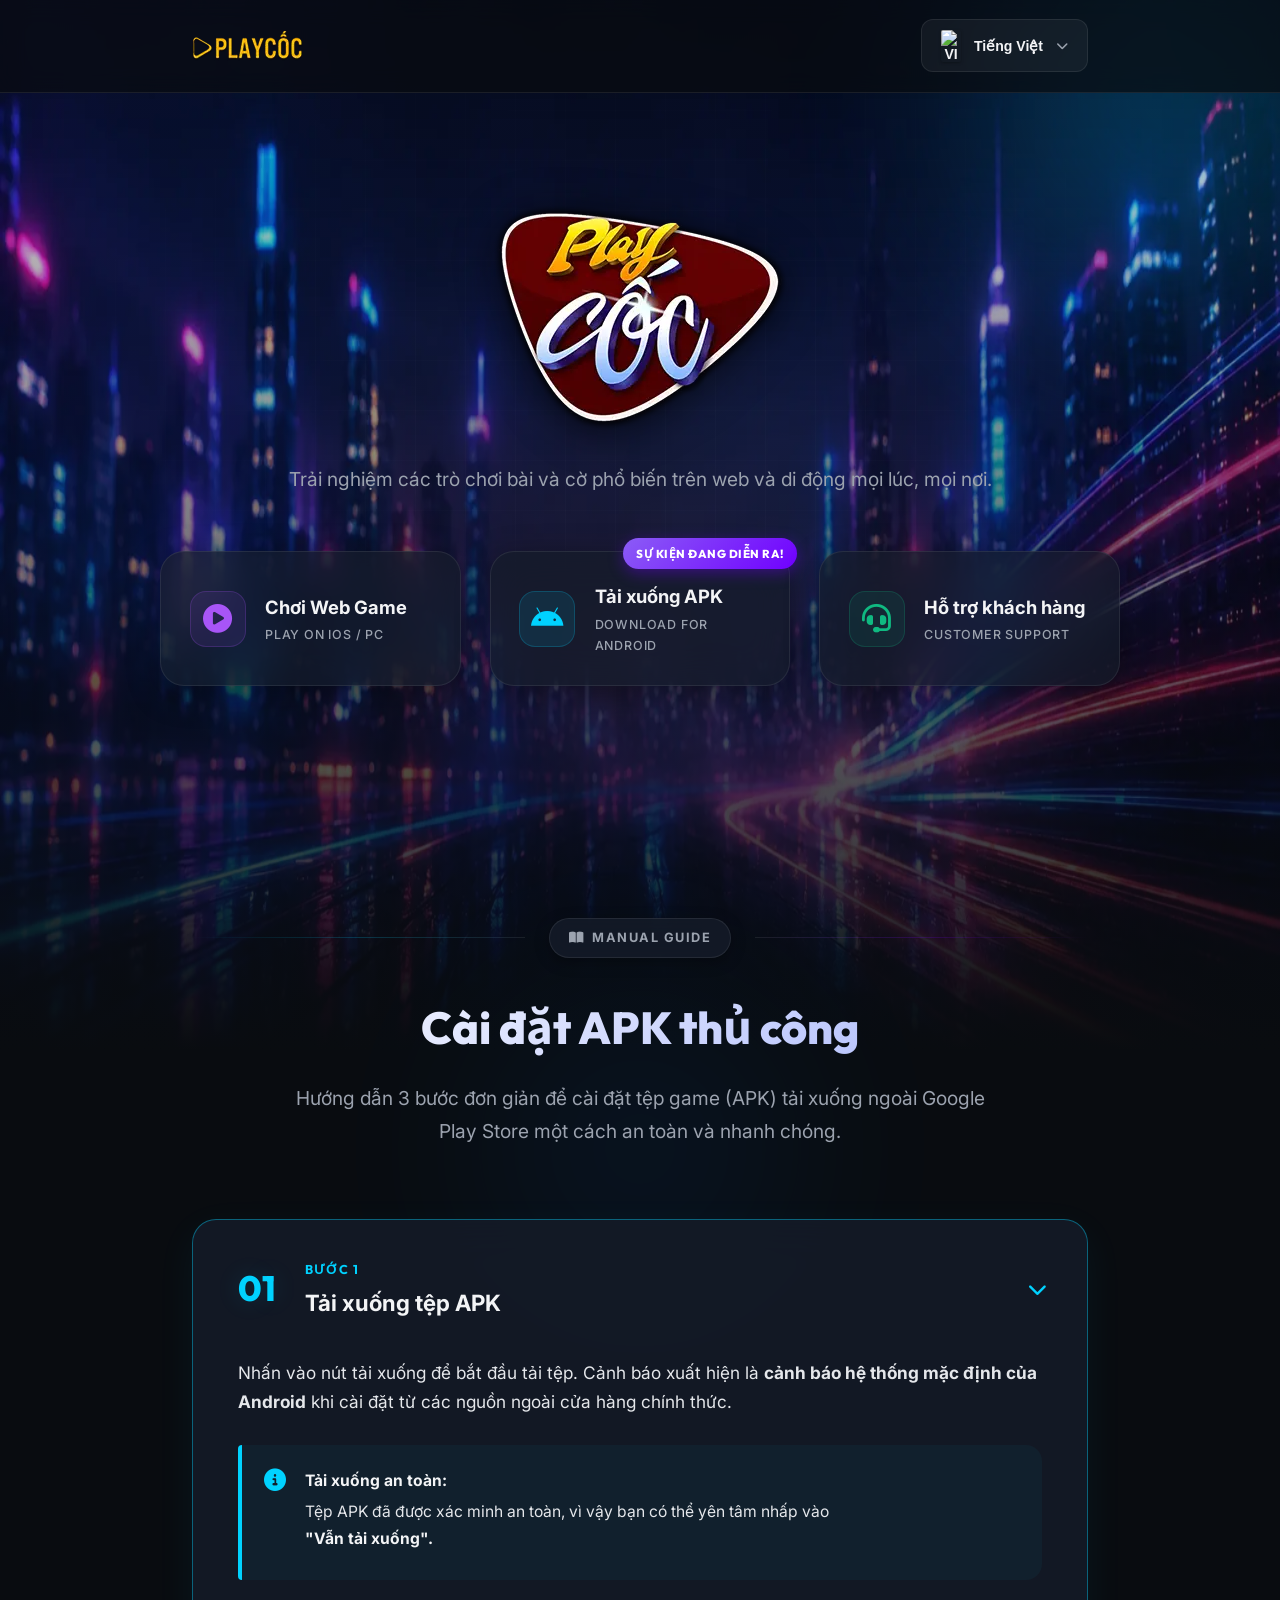
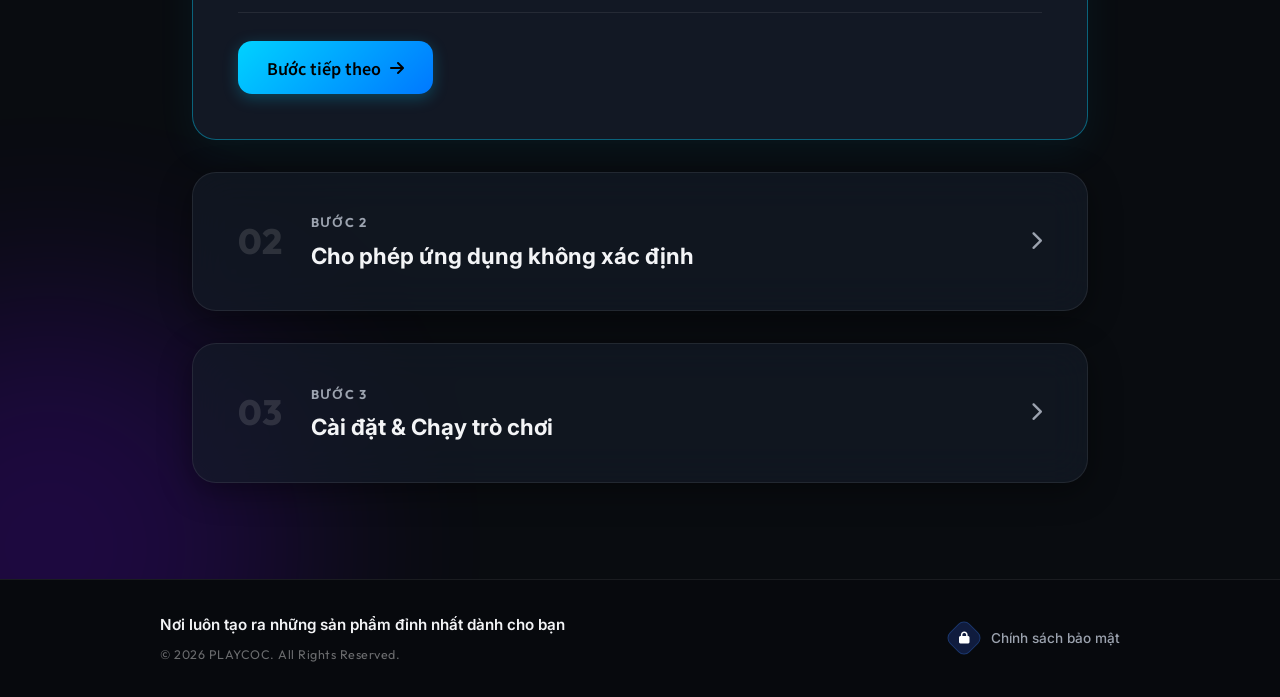
==== commit 9b0030b4: "Add files via upload" ====
--- a/index.html
+++ b/index.html
@@ -3,12 +3,12 @@
 <head>
   <meta charset="UTF-8">
   <meta name="viewport" content="width=device-width, initial-scale=1.0">
-  <title>안드로이드 APK 크롬 설치 가이드 | Playcoc</title>
-  <meta name="description" content="구글 플레이 스토어를 거치지 않고, 크롬에서 안전하게 APK 파일을 다운로드하여 설치하는 방법을 알려드립니다. 단계별 상세 가이드를 확인하세요.">
+  <title>Playcoc - APK Manual Installation Guide</title>
+  <meta name="description" content="Hướng dẫn cài đặt APK thủ công cho game PlayCoc trên thiết bị Android an toàn và nhanh chóng.">
   
   <!-- SEO Open Graph -->
-  <meta property="og:title" content="안드로이드 APK 크롬 설치 가이드 | Playcoc">
-  <meta property="og:description" content="크롬을 통한 APK 파일 다운로드부터 권한 허용, 게임 실행까지 완벽하게 가이드합니다.">
+  <meta property="og:title" content="Playcoc - APK Manual Installation Guide">
+  <meta property="og:description" content="Hướng dẫn 3 bước đơn giản để cài đặt tệp game (APK) an toàn.">
   <meta property="og:type" content="website">
   
   <!-- Fonts -->
@@ -16,7 +16,7 @@
   <link rel="preconnect" href="https://fonts.gstatic.com" crossorigin>
   <link href="https://fonts.googleapis.com/css2?family=Inter:wght@300;400;500;600;700&family=Noto+Sans+KR:wght@300;400;500;700&family=Outfit:wght@400;600;800&display=swap" rel="stylesheet">
   
-  <!-- FontAwesome for icons -->
+  <!-- FontAwesome -->
   <link rel="stylesheet" href="https://cdnjs.cloudflare.com/ajax/libs/font-awesome/6.4.0/css/all.min.css">
   
   <!-- Custom Styles -->
@@ -79,7 +79,7 @@
         </div>
       </div>
 
-      <p class="hero-subtitle" data-i18n="hero-subtitle">언제 어디서나 웹과 모바일로 최고의 카드 & 보드 게임을 즐겨보세요.</p>
+      <p class="hero-subtitle" data-i18n="hero-subtitle">Trải nghiệm các trò chơi bài và cờ phổ biến trên web và di động mọi lúc, mọi nơi.</p>
       
       <div class="hero-btn-grid">
         <!-- Button 1: Webgame -->
@@ -88,20 +88,21 @@
             <i class="fa-solid fa-circle-play hero-card-icon"></i>
           </div>
           <div class="hero-card-info">
-            <span class="hero-card-title" data-i18n="hero-webgame-btn">Webgame 시작하기</span>
+            <span class="hero-card-title" data-i18n="hero-webgame-btn">Chơi Web Game</span>
             <span class="hero-card-desc">Play on iOS / PC</span>
           </div>
         </div>
 
         <!-- Button 2: APK Download -->
-        <div data-href="https://www.onplaycoc.com/filedown/playcoc220511.apk" class="hero-card-btn apk-btn" id="btn-scroll-to-guide" style="cursor: pointer;">
+        <div data-href="https://www.onplaycoc.com/filedown/playcoc220511.apk" class="hero-card-btn apk-btn glowing-btn" id="btn-scroll-to-guide" style="cursor: pointer;">
           <div class="hero-card-icon-wrap">
             <i class="fa-brands fa-android hero-card-icon"></i>
           </div>
           <div class="hero-card-info">
-            <span class="hero-card-title" data-i18n="hero-apk-btn">APK 다운받기</span>
+            <span class="hero-card-title" data-i18n="hero-apk-btn">Tải xuống APK</span>
             <span class="hero-card-desc">Download for Android</span>
           </div>
+          <div class="event-badge" data-i18n="event-badge">Sự kiện đang diễn ra!</div>
         </div>
 
         <!-- Button 3: CS Inquiry -->
@@ -110,7 +111,7 @@
             <i class="fa-solid fa-headset hero-card-icon"></i>
           </div>
           <div class="hero-card-info">
-            <span class="hero-card-title" data-i18n="hero-cs-btn">CS 문의하기</span>
+            <span class="hero-card-title" data-i18n="hero-cs-btn">Hỗ trợ khách hàng</span>
             <span class="hero-card-desc">Customer Support</span>
           </div>
         </div>
@@ -129,8 +130,8 @@
   <main class="container" id="apk-guide-section">
     
     <div class="intro-box">
-      <h1 data-i18n="intro-title">APK 수동 설치 안내</h1>
-      <p class="subtitle" data-i18n="intro-subtitle">구글 플레이 스토어 외부에서 다운로드한 APK 파일(게임)을 안전하고 빠르게 설치하는 3단계 안내 가이드입니다.</p>
+      <h1 data-i18n="intro-title">Cài đặt APK thủ công</h1>
+      <p class="subtitle" data-i18n="intro-subtitle">Hướng dẫn 3 bước đơn giản để cài đặt tệp game (APK) tải xuống ngoài Google Play Store một cách an toàn và nhanh chóng.</p>
     </div>
 
     <!-- Center Column: Step Details -->
@@ -142,22 +143,22 @@
           <div class="step-header">
             <span class="step-number">01</span>
             <div class="step-title-group">
-              <span class="step-tag" data-i18n="step1-tag">Step 1</span>
-              <h2 data-i18n="step1-title">APK 파일 다운로드</h2>
+              <span class="step-tag" data-i18n="step1-tag">Bước 1</span>
+              <h2 data-i18n="step1-title">Tải xuống tệp APK</h2>
             </div>
             <i class="fa-solid fa-chevron-right step-arrow"></i>
           </div>
           <div class="step-content">
-            <p data-i18n="step1-body">APK 다운로드 버튼을 누르면 파일 다운로드가 시작됩니다. 이때 발생하는 경고는 공식 스토어 외부 파일을 설치할 때 나타나는 <strong>안드로이드 시스템 기본 경고</strong>입니다.</p>
+            <p data-i18n="step1-body">Nhấn vào nút tải xuống để bắt đầu tải tệp. Cảnh báo xuất hiện là <strong>cảnh báo hệ thống mặc định của Android</strong> khi cài đặt từ các nguồn ngoài cửa hàng chính thức.</p>
             <div class="alert-box note">
               <i class="fa-solid fa-circle-info alert-icon"></i>
               <div class="alert-text">
-                <strong data-i18n="step1-alert-title">안심하고 받으세요:</strong>
-                <span data-i18n="step1-alert-body">무결성이 검증된 안전한 파일이므로 안심하고 <strong>\"무시하고 다운로드\"</strong>를 누르시면 됩니다.</span>
+                <strong data-i18n="step1-alert-title">Tải xuống an toàn:</strong>
+                <span data-i18n="step1-alert-body">Tệp APK đã được xác minh an toàn, vì vậy bạn có thể yên tâm nhấp vào <strong>\"Vẫn tải xuống\".</strong></span>
               </div>
             </div>
             <div class="step-actions">
-              <button class="btn btn-primary next-step-btn" data-next="2" data-i18n="btn-next-step1">다음 단계 확인 <i class="fa-solid fa-arrow-right"></i></button>
+              <button class="btn btn-primary next-step-btn" data-next="2" data-i18n="btn-next-step1">Bước tiếp theo <i class="fa-solid fa-arrow-right"></i></button>
             </div>
           </div>
         </article>
@@ -167,29 +168,29 @@
           <div class="step-header">
             <span class="step-number">02</span>
             <div class="step-title-group">
-              <span class="step-tag" data-i18n="step2-tag">Step 2</span>
-              <h2 data-i18n="step2-title">출처를 알 수 없는 앱 허용</h2>
+              <span class="step-tag" data-i18n="step2-tag">Bước 2</span>
+              <h2 data-i18n="step2-title">Cho phép ứng dụng không xác định</h2>
             </div>
             <i class="fa-solid fa-chevron-right step-arrow"></i>
           </div>
           <div class="step-content">
-            <p data-i18n="step2-body">다운로드 완료 후 파일을 열면 보안 경고가 나타납니다. 해당 파일을 실행한 앱에 알 수 없는 앱 설치 권한이 허용되지 않았기 때문입니다.</p>
+            <p data-i18n="step2-body">Cảnh báo bảo mật xuất hiện khi mở tệp là do ứng dụng chạy tệp chưa được cấp quyền cài đặt.</p>
             
             <div class="alert-box note">
               <i class="fa-solid fa-circle-info alert-icon"></i>
               <div class="alert-text">
-                <strong data-i18n="step2-alert-title">실행한 앱에 따라 다릅니다:</strong>
-                <span data-i18n="step2-alert-body">크롬 브라우저에서 바로 열었을 때는 <strong>\"Chrome\"</strong> 권한을, 다운로드 폴더에서 따로 실행했을 때는 <strong>\"내 파일\"</strong>(파일 관리자) 권한을 각각 활성화해야 합니다.</span>
+                <strong data-i18n="step2-alert-title">Tùy thuộc vào ứng dụng đã sử dụng:</strong>
+                <span data-i18n="step2-alert-body">Nếu mở từ trình duyệt, hãy cấp quyền cho <strong>\"Chrome\".</strong> Nếu mở từ quản lý tệp, hãy cấp quyền cho <strong>\"Tệp của bạn\".</strong></span>
               </div>
             </div>
 
             <ol class="bullet-list">
-              <li data-i18n="step2-list1">경고 팝업에서 <strong class="color-highlight">설정</strong>(Settings)을 누릅니다.</li>
-              <li data-i18n="step2-list2">설정 창에서 <strong class="color-highlight">이 소스 허용</strong>(Allow from this source) 토글 스위치를 활성화합니다.</li>
+              <li data-i18n="step2-list1">Nhấn vào <strong class="color-highlight">Cài đặt</strong> (Settings) trong hộp thoại cảnh báo.</li>
+              <li data-i18n="step2-list2">Trong trang cài đặt, hãy bật công tắc <strong class="color-highlight">Cho phép từ nguồn này</strong> (Allow from this source).</li>
             </ol>
             <div class="step-actions">
-              <button class="btn btn-secondary prev-step-btn" data-prev="1" data-i18n="btn-prev">이전</button>
-              <button class="btn btn-primary next-step-btn" data-next="3" data-i18n="btn-next-step2">다음 단계 확인 <i class="fa-solid fa-arrow-right"></i></button>
+              <button class="btn btn-secondary prev-step-btn" data-prev="1" data-i18n="btn-prev">Quay lại</button>
+              <button class="btn btn-primary next-step-btn" data-next="3" data-i18n="btn-next-step2">Bước tiếp theo <i class="fa-solid fa-arrow-right"></i></button>
             </div>
           </div>
         </article>
@@ -199,26 +200,26 @@
           <div class="step-header">
             <span class="step-number">03</span>
             <div class="step-title-group">
-              <span class="step-tag" data-i18n="step3-tag">Step 3</span>
-              <h2 data-i18n="step3-title">게임 설치 및 실행</h2>
+              <span class="step-tag" data-i18n="step3-tag">Bước 3</span>
+              <h2 data-i18n="step3-title">Cài đặt & Chạy trò chơi</h2>
             </div>
             <i class="fa-solid fa-chevron-right step-arrow"></i>
           </div>
           <div class="step-content">
-            <p data-i18n="step3-body">설치 권한을 허용한 뒤 돌아오면 앱 설치 팝업창이 나타납니다. 아래 절차에 따라 설치를 완료해 주세요.</p>
+            <p data-i18n="step3-body">Sau khi cấp quyền, quay lại sẽ thấy hộp thoại cài đặt. Làm theo các bước dưới đây để hoàn tất cài đặt.</p>
             <ol class="bullet-list">
-              <li data-i18n="step3-list1">설치 확인 창에서 <strong class="color-highlight">설치</strong>(Install) 버튼을 탭합니다.</li>
-              <li data-i18n="step3-list2">설치가 완료되면 <strong class="color-highlight">열기</strong>(Open) 버튼을 눌러 게임을 실행합니다.</li>
+              <li data-i18n="step3-list1">Nhấn vào nút <strong class="color-highlight">Cài đặt</strong> (Install) trong hộp thoại.</li>
+              <li data-i18n="step3-list2">Khi đã cài đặt xong, nhấn nút <strong class="color-highlight">Mở</strong> (Open) để bắt đầu trò chơi.</li>
             </ol>
             <div class="alert-box success">
               <i class="fa-solid fa-circle-check alert-icon"></i>
               <div class="alert-text" data-i18n="step3-alert">
-                설치가 모두 끝났습니다! 이제 언제든 자유롭게 게임을 실행해 플레이하실 수 있습니다.
+                Cài đặt hoàn tất! Bạn đã sẵn sàng để trải nghiệm trò chơi.
               </div>
             </div>
             <div class="step-actions">
-              <button class="btn btn-secondary prev-step-btn" data-prev="2" data-i18n="btn-prev-step">이전 단계</button>
-              <button class="btn btn-primary reset-btn" id="btn-restart" data-i18n="btn-restart"><i class="fa-solid fa-rotate-left"></i> 처음부터 다시 보기</button>
+              <button class="btn btn-secondary prev-step-btn" data-prev="2" data-i18n="btn-prev-step">Bước trước</button>
+              <button class="btn btn-primary reset-btn" id="btn-restart" data-i18n="btn-restart"><i class="fa-solid fa-rotate-left"></i> Xem lại từ đầu</button>
             </div>
           </div>
         </article>
@@ -232,15 +233,15 @@
   <footer>
     <div class="footer-container">
       <div class="footer-left-content">
-        <p class="footer-slogan-text" data-i18n="footer-slogan">언제나 당신을 위해 최고의 제품을 만드는 곳</p>
+        <p class="footer-slogan-text" data-i18n="footer-slogan">Nơi luôn tạo ra những sản phẩm đỉnh nhất dành cho bạn</p>
         <p class="footer-copyright-text">&copy; <span id="footer-year"></span> PLAYCOC. All Rights Reserved.</p>
       </div>
       <div class="footer-links">
-        <div data-href="policy.html" class="footer-policy-link-wrap" style="cursor: pointer;">
+        <div data-href="pages/policy/index.html" class="footer-policy-link-wrap" style="cursor: pointer;">
           <span class="policy-icon-box">
             <i class="fa-solid fa-lock"></i>
           </span>
-          <span data-i18n="footer-policy-link">개인정보처리방침</span>
+          <span data-i18n="footer-policy-link">Chính sách bảo mật</span>
         </div>
       </div>
     </div>
--- a/style.css
+++ b/style.css
@@ -491,6 +491,110 @@
   letter-spacing: 0.8px;
 }
 
+/* --- Glowing Button Effect --- */
+.glowing-btn {
+  position: relative;
+  overflow: visible;
+  animation: glowPulse 2s infinite alternate;
+}
+
+@keyframes glowPulse {
+  0% {
+    box-shadow: 0 0 10px rgba(0, 210, 255, 0.2), inset 0 0 5px rgba(0, 210, 255, 0.1);
+    border-color: rgba(0, 210, 255, 0.3);
+  }
+  100% {
+    box-shadow: 0 0 25px rgba(0, 210, 255, 0.5), inset 0 0 15px rgba(0, 210, 255, 0.2);
+    border-color: rgba(0, 210, 255, 0.8);
+  }
+}
+
+/* --- Event Badge (Floating + Shine) --- */
+.event-badge {
+  position: absolute;
+  top: -14px;
+  right: -8px;
+  z-index: 10;
+  background: var(--gradient-accent);
+  color: #fff;
+  font-family: 'Outfit', 'Noto Sans KR', sans-serif;
+  font-size: 0.72rem;
+  font-weight: 800;
+  padding: 0.35rem 0.85rem;
+  border-radius: 50px;
+  box-shadow: 0 4px 15px rgba(112, 0, 255, 0.4);
+  text-transform: uppercase;
+  letter-spacing: 0.5px;
+  white-space: nowrap;
+  pointer-events: none;
+  overflow: hidden; /* Required for shine clipping */
+}
+
+/* --- 1. Shine / Shimmer Effect (Kept as requested) --- 
+.event-badge::after {
+  content: '';
+  position: absolute;
+  top: 0;
+  left: -250%;
+  width: 250%;
+  height: 100%;
+  opacity: 0;
+  background: linear-gradient(
+    90deg,
+    rgba(255, 255, 255, 0) 0%,
+    rgba(255, 255, 255, 0.2) 20%,
+    rgba(255, 255, 255, 0.7) 50%,
+    rgba(255, 255, 255, 0.2) 80%,
+    rgba(255, 255, 255, 0) 100%
+  );
+  transform: skewX(-45deg);
+  animation: badgeShineSweep 6s infinite ease-in-out;
+}
+
+@keyframes badgeShineSweep {
+  0% { left: -250%; width: 250%; opacity: 0; }
+  5% { opacity: 1; }
+  25% { left: 200%; width: 15%; opacity: 1; }
+  25.01% { left: -250%; width: 250%; opacity: 0; }
+  30% { left: -250%; width: 250%; opacity: 0; }
+  35% { opacity: 1; }
+  55% { left: 200%; width: 15%; opacity: 1; }
+  55.01%, 100% { left: 200%; width: 15%; opacity: 0; }
+}
+------------------------------------------------- */
+
+/* 2. Full Body Flash Effect (번쩍번쩍) */
+.event-badge::after {
+  content: '';
+  position: absolute;
+  top: 0;
+  left: 0;
+  width: 100%;
+  height: 100%;
+  border-radius: inherit;
+  /* 평면 화이트가 아닌 중앙 집중형 둥근 빛방울 느낌 */
+  background: radial-gradient(circle, rgba(255, 255, 255, 0.9) 0%, rgba(255, 255, 255, 0) 70%);
+  mix-blend-mode: overlay; /* 밑의 핑크/퍼플 그라데이션과 우아하게 섞임 */
+  opacity: 0;
+  pointer-events: none;
+  animation: badgePremiumFlash 5s infinite ease-in-out;
+}
+
+@keyframes badgePremiumFlash {
+  /* 첫 번째 부드러운 팽창(Swell)과 발광 */
+  0% { opacity: 0; transform: scale(0.9); box-shadow: 0 0 0 rgba(255,255,255,0); }
+  8% { opacity: 1; transform: scale(1.15); box-shadow: 0 0 25px rgba(255,255,255,0.8); }
+  16% { opacity: 0; transform: scale(1); box-shadow: 0 0 0 rgba(255,255,255,0); }
+  
+  /* 두 번째 부드러운 팽창(Swell)과 발광 */
+  22% { opacity: 0; transform: scale(0.9); box-shadow: 0 0 0 rgba(255,255,255,0); }
+  30% { opacity: 1; transform: scale(1.15); box-shadow: 0 0 25px rgba(255,255,255,0.8); }
+  38% { opacity: 0; transform: scale(1); box-shadow: 0 0 0 rgba(255,255,255,0); }
+  
+  /* 우아한 대기 시간 */
+  100% { opacity: 0; transform: scale(1); box-shadow: 0 0 0 rgba(255,255,255,0); }
+}
+
 /* --- Section Divider --- */
 .section-divider {
   display: flex;
@@ -1123,3 +1227,821 @@
     font-size: 0.9rem;
   }
 }
+
+/* --- Footer Links Layout --- */
+.footer-links {
+  display: flex;
+  gap: 1.5rem;
+  align-items: center;
+}
+
+@media (max-width: 768px) {
+  .footer-links {
+    flex-direction: column;
+    gap: 1rem;
+  }
+}
+
+/* --- Q&A Specific Styles --- */
+.qna-tabs {
+  display: flex;
+  justify-content: center;
+  gap: 1rem;
+  margin-bottom: 2.5rem;
+}
+
+.qna-tab-btn {
+  background: rgba(30, 41, 59, 0.4);
+  border: 1px solid rgba(255, 255, 255, 0.08);
+  color: var(--text-muted);
+  padding: 0.8rem 1.6rem;
+  border-radius: 12px;
+  font-size: 0.95rem;
+  font-weight: 600;
+  cursor: pointer;
+  transition: all var(--transition-fast);
+}
+
+.qna-tab-btn:hover {
+  color: #ffffff;
+  border-color: rgba(255, 255, 255, 0.3);
+}
+
+.qna-tab-btn.active {
+  background: linear-gradient(135deg, var(--color-primary), var(--color-secondary));
+  color: #ffffff;
+  border-color: transparent;
+  box-shadow: 0 0 15px rgba(0, 210, 255, 0.3);
+}
+
+.qna-group {
+  display: none;
+}
+
+.qna-group.active {
+  display: flex;
+  flex-direction: column;
+  gap: 1.2rem;
+}
+
+.qna-card {
+  background: var(--bg-panel);
+  border: 1px solid var(--border-color);
+  border-radius: 16px;
+  overflow: hidden;
+  transition: all var(--transition-fast);
+  box-shadow: 0 4px 30px rgba(0, 0, 0, 0.2);
+  backdrop-filter: blur(16px);
+  -webkit-backdrop-filter: blur(16px);
+}
+
+.qna-card:hover {
+  border-color: rgba(0, 210, 255, 0.3);
+  box-shadow: 0 0 20px rgba(0, 210, 255, 0.15);
+}
+
+.qna-question-btn {
+  width: 100%;
+  text-align: left;
+  background: transparent;
+  border: none;
+  padding: 1.5rem;
+  display: flex;
+  align-items: center;
+  justify-content: space-between;
+  gap: 1rem;
+  cursor: pointer;
+  color: var(--text-main);
+  font-family: inherit;
+}
+
+.qna-question-btn:focus,
+.qna-question-btn:active {
+  outline: none;
+  background: transparent;
+}
+
+.qna-q-tag {
+  color: var(--color-primary);
+  font-weight: 800;
+  font-size: 1.2rem;
+  font-family: 'Outfit', sans-serif;
+  margin-right: 0.5rem;
+}
+
+.qna-question-text {
+  font-size: 1.05rem;
+  font-weight: 600;
+  flex: 1;
+}
+
+.qna-card-arrow {
+  color: var(--text-muted);
+  font-size: 0.95rem;
+  transition: transform var(--transition-fast);
+}
+
+.qna-card.open .qna-card-arrow {
+  transform: rotate(90deg);
+  color: var(--color-primary);
+}
+
+.qna-answer-panel {
+  max-height: 0;
+  overflow: hidden;
+  transition: max-height var(--transition-fast) ease-out;
+  background: rgba(0, 0, 0, 0.2);
+}
+
+.qna-answer-content {
+  padding: 1.5rem;
+  border-top: 1px solid var(--border-color);
+  color: var(--text-muted);
+  font-size: 0.95rem;
+  line-height: 1.7;
+}
+
+.qna-a-tag {
+  color: var(--color-secondary);
+  font-weight: 800;
+  font-size: 1.2rem;
+  font-family: 'Outfit', sans-serif;
+  margin-right: 0.5rem;
+}
+
+/* --- Register Page Specific Styles --- */
+.register-wrapper {
+  display: flex;
+  align-items: center;
+  justify-content: center;
+  min-height: calc(100vh - var(--header-height) - 150px);
+  padding: 2rem 1.5rem;
+}
+
+.register-card {
+  background: #2a336a; /* Opaque dark blue/indigo matching the reference image */
+  border: 3px solid #5d6dbf; /* Thick light blue/indigo boundary line */
+  border-radius: 28px;
+  width: 100%;
+  max-width: 460px; /* Default portrait width */
+  box-shadow: 0 10px 45px rgba(0, 0, 0, 0.6);
+  padding: 2.2rem 2.5rem;
+  position: relative;
+  transition: max-width 0.3s ease, padding 0.3s ease;
+}
+
+.register-card-content {
+  display: block;
+}
+
+.register-title-box {
+  font-family: 'Inter', sans-serif;
+  font-size: 1.6rem;
+  font-weight: 700;
+  color: #ffffff;
+  margin-bottom: 2rem;
+  text-align: center;
+  letter-spacing: 0.5px;
+}
+
+.portrait-only-title {
+  display: block;
+}
+
+.landscape-only-title {
+  display: none;
+}
+
+.register-form {
+  display: flex;
+  flex-direction: column;
+  gap: 1.4rem;
+}
+
+.register-input-wrap {
+  display: flex;
+  flex-direction: column;
+  gap: 0.4rem;
+  text-align: left;
+  position: relative; /* Context for absolute positioned status icons */
+}
+
+.register-input-wrap input {
+  width: 100%;
+  padding: 0.8rem 1.0rem; /* Reverted to default padding */
+  background-color: #d8d8d8;
+  color: #000000;
+  border: 1px solid #111111;
+  border-radius: 4px;
+  font-size: 1.1rem;
+  font-family: inherit;
+  font-weight: 500;
+  outline: none;
+  box-sizing: border-box;
+}
+
+.register-input-wrap input::placeholder {
+  color: #555555;
+}
+
+.register-input-desc {
+  font-size: 0.82rem;
+  line-height: 1.4;
+  color: #b4c6fc;
+  font-weight: 400;
+  margin-top: 0.2rem;
+  display: block; /* Shown by default in portrait */
+}
+
+.register-submit-btn {
+  background-color: #4f61d6; /* Theme-specific active blue/indigo button */
+  color: #ffffff;
+  border: 1px solid rgba(0, 0, 0, 0.2);
+  border-radius: 8px;
+  padding: 0.65rem 2.8rem;
+  font-size: 1.1rem;
+  font-weight: 600;
+  cursor: pointer;
+  outline: none;
+  margin: 1rem auto 0 auto;
+  transition: all 0.2s ease;
+  width: auto;
+  box-shadow: 0 4px 15px rgba(79, 97, 214, 0.3);
+}
+
+.register-submit-btn:hover:not(:disabled) {
+  background-color: #5f71e6;
+  transform: translateY(-2px);
+  box-shadow: 0 6px 20px rgba(79, 97, 214, 0.5);
+}
+
+.register-submit-btn:active:not(:disabled) {
+  transform: translateY(0);
+}
+
+.register-submit-btn:disabled {
+  background-color: #1b2247 !important;
+  color: #727fa1 !important;
+  border-color: rgba(255, 255, 255, 0.05) !important;
+  opacity: 0.5;
+  cursor: not-allowed;
+  pointer-events: none;
+  box-shadow: none !important;
+}
+
+/* Guide Panel - Hidden by default in portrait */
+.register-guide-panel {
+  display: none;
+}
+
+/* Split-screen Responsive Layout for Desktop & Wide Viewports (or Landscape Mode) */
+@media (min-width: 768px) {
+  .portrait-only-title {
+    display: none !important;
+  }
+  .landscape-only-title {
+    display: block !important;
+  }
+  .register-card {
+    max-width: 780px; /* Expand card width to split columns */
+    padding: 2.5rem 3rem;
+  }
+  .register-card-content {
+    display: grid;
+    grid-template-columns: 1.2fr 1fr;
+    gap: 2.5rem;
+    align-items: stretch;
+  }
+  .register-input-desc {
+    display: none; /* Hide descriptions below inputs; shown in guide panel instead */
+  }
+  .register-guide-panel {
+    display: flex;
+    flex-direction: column;
+    background: rgba(0, 0, 0, 0.25);
+    border: 1px solid rgba(255, 255, 255, 0.05);
+    border-radius: 16px;
+    padding: 1.5rem;
+    text-align: left;
+    box-shadow: inset 0 2px 10px rgba(0, 0, 0, 0.3);
+  }
+  .guide-title-box {
+    display: flex;
+    align-items: center;
+    gap: 0.6rem;
+    color: var(--color-primary);
+    font-weight: 700;
+    font-size: 1.1rem;
+    border-bottom: 1px solid rgba(255, 255, 255, 0.1);
+    padding-bottom: 0.8rem;
+    margin-bottom: 1rem;
+  }
+  .guide-content-box p {
+    color: #b4c6fc;
+    font-size: 0.95rem;
+    line-height: 1.6;
+    margin: 0;
+  }
+}
+
+/* Mobile Landscape Mode specific tweaks */
+@media (max-height: 600px) and (orientation: landscape) {
+  /* Thin out header bar to maximize space */
+  header {
+    height: 52px !important;
+  }
+  .header-container {
+    height: 52px !important;
+  }
+  .logo-img {
+    height: 28px !important;
+  }
+  .lang-trigger-btn {
+    padding: 0.35rem 0.55rem !important;
+    font-size: 0.85rem !important;
+  }
+  
+  .portrait-only-title {
+    display: none !important;
+  }
+  .landscape-only-title {
+    display: block !important;
+  }
+  
+  .register-wrapper {
+    padding: 0.5rem 1rem 1.5rem 1rem !important; /* Pull card as high as possible */
+    min-height: auto;
+  }
+  .register-card {
+    max-width: 720px;
+    padding: 1.5rem 2rem !important;
+    border-radius: 20px;
+  }
+  .register-card-content {
+    display: grid;
+    grid-template-columns: 1.2fr 1fr;
+    gap: 1.5rem;
+    align-items: stretch;
+  }
+  .register-input-desc {
+    display: none;
+  }
+  .register-guide-panel {
+    display: flex;
+    flex-direction: column;
+    background: rgba(0, 0, 0, 0.25);
+    border: 1px solid rgba(255, 255, 255, 0.05);
+    border-radius: 12px;
+    padding: 1rem 1.2rem;
+    text-align: left;
+  }
+  .register-title-box {
+    margin-bottom: 1rem;
+  }
+  .register-form {
+    gap: 1rem;
+  }
+  .register-input-wrap input {
+    padding: 0.7rem 0.85rem;
+    font-size: 1rem;
+  }
+}
+
+/* Tiny Mobile Viewport Tweaks */
+@media (max-width: 480px) {
+  .register-wrapper {
+    padding: 0.8rem 1rem 2rem 1rem;
+    min-height: auto; /* Disable vertical centering to pull card up near header */
+  }
+  .register-card {
+    padding: 1.8rem 1.4rem;
+    border-radius: 20px;
+  }
+  .register-title-box {
+    font-size: 1.4rem;
+    margin-bottom: 1.5rem;
+  }
+  .register-input-wrap input {
+    padding: 0.75rem 0.9rem;
+    font-size: 1rem;
+  }
+}
+
+
+/* --- Flat Q&A Page Specific Styles --- */
+.qna-subheading {
+  font-family: 'Outfit', 'Inter', sans-serif;
+  font-size: 1.25rem;
+  font-weight: 700;
+  color: var(--color-primary);
+  margin-top: 2.2rem;
+  margin-bottom: 1.2rem;
+  border-left: 3px solid var(--color-primary);
+  padding-left: 0.8rem;
+  letter-spacing: -0.3px;
+  text-align: left;
+}
+
+.qna-flat-group {
+  display: flex;
+  flex-direction: column;
+  gap: 1.5rem;
+  margin-bottom: 2.5rem;
+}
+
+.qna-flat-card {
+  background: var(--bg-panel);
+  border: 1px solid var(--border-color);
+  border-radius: 18px;
+  padding: 1.8rem 2.2rem;
+  box-shadow: 0 4px 25px rgba(0, 0, 0, 0.25);
+  backdrop-filter: var(--glass-blur);
+  -webkit-backdrop-filter: var(--glass-blur);
+  display: flex;
+  flex-direction: column;
+  gap: 0.9rem;
+  text-align: left;
+  transition: border-color var(--transition-fast);
+}
+
+.qna-flat-card:hover {
+  border-color: rgba(0, 210, 255, 0.2);
+}
+
+.qna-flat-question {
+  font-size: 1.1rem;
+  font-weight: 700;
+  color: var(--text-main);
+  line-height: 1.5;
+}
+
+.qna-flat-answer {
+  font-size: 1rem;
+  line-height: 1.7;
+  color: var(--text-muted);
+  border-top: 1px dashed rgba(255, 255, 255, 0.08);
+  padding-top: 0.8rem;
+}
+
+/* --- Mobile Lock Overlay (Visible on PC) --- */
+.mobile-lock-overlay {
+  position: absolute;
+  top: 0;
+  left: 0;
+  width: 100%;
+  height: 100%;
+  background: #2a336a; /* Matches card background */
+  border-radius: 24px;
+  z-index: 10;
+  display: none; /* Shown on PC widths */
+  flex-direction: column;
+  align-items: center;
+  justify-content: center;
+  padding: 2.5rem 2rem;
+  box-sizing: border-box;
+  text-align: center;
+  gap: 1.2rem;
+}
+
+.mobile-lock-overlay h3 {
+  font-family: 'Outfit', sans-serif;
+  font-size: 1.4rem;
+  font-weight: 700;
+  color: #ffffff;
+  margin: 0;
+}
+
+.mobile-lock-overlay p {
+  font-size: 0.95rem;
+  line-height: 1.6;
+  color: #b4c6fc;
+  margin: 0;
+}
+
+.phone-icon-animate {
+  font-size: 3.5rem;
+  color: var(--color-primary);
+  animation: phoneBounce 2s infinite ease-in-out;
+}
+
+@keyframes phoneBounce {
+  0%, 100% { transform: translateY(0) rotate(0deg); }
+  50% { transform: translateY(-10px) rotate(5deg); }
+}
+
+/* PC Desktop lock display triggers */
+@media (min-width: 1025px) {
+  .register-card {
+    max-width: 460px !important; /* Revert card layout to single-column phone style */
+    min-height: 480px;
+  }
+  .register-card-content {
+    display: block !important;
+  }
+  .register-guide-panel {
+    display: none !important; /* Hide guides on PC lock */
+  }
+  .mobile-lock-overlay {
+    display: flex !important; /* Lock access on PC */
+  }
+}
+
+/* --- Validation Error Banner --- */
+.register-error-banner {
+  background-color: rgba(255, 75, 75, 0.15);
+  border: 1px solid #ff4b4b;
+  color: #ffb6b6;
+  border-radius: 8px;
+  padding: 0.75rem 1rem;
+  font-size: 0.88rem;
+  display: flex;
+  align-items: center;
+  gap: 0.6rem;
+  margin-bottom: 1.2rem;
+  text-align: left;
+  line-height: 1.4;
+  box-shadow: 0 4px 15px rgba(255, 75, 75, 0.1);
+  animation: slideDownError 0.25s ease-out;
+}
+
+@keyframes slideDownError {
+  0% { transform: translateY(-8px); opacity: 0; }
+  100% { transform: translateY(0); opacity: 1; }
+}
+
+/* --- Registration Success Panel --- */
+.register-success-panel {
+  display: flex;
+  flex-direction: column;
+  align-items: center;
+  justify-content: center;
+  text-align: center;
+  padding: 3.5rem 2rem;
+  gap: 1.4rem;
+  width: 100%;
+  box-sizing: border-box;
+}
+
+.success-icon-animate {
+  font-size: 4.5rem;
+  color: #4caf50;
+  animation: successScale 0.5s cubic-bezier(0.175, 0.885, 0.32, 1.275) both;
+  filter: drop-shadow(0 4px 12px rgba(76, 175, 80, 0.3));
+}
+
+@keyframes successScale {
+  0% { transform: scale(0); opacity: 0; }
+  70% { transform: scale(1.12); }
+  100% { transform: scale(1); opacity: 1; }
+}
+
+.register-success-panel h3 {
+  font-family: 'Outfit', 'Inter', sans-serif;
+  font-size: 1.5rem;
+  font-weight: 700;
+  color: #ffffff;
+  margin: 0;
+  letter-spacing: -0.3px;
+}
+
+.register-success-panel p {
+  font-size: 0.95rem;
+  line-height: 1.6;
+  color: #b4c6fc;
+  margin: 0;
+  max-width: 320px;
+}
+
+/* --- Spinner Animation on Submit Button --- */
+@keyframes buttonSpinner {
+  to { transform: rotate(360deg); }
+}
+
+.register-submit-btn.loading {
+  position: relative;
+  color: transparent !important;
+  pointer-events: none;
+  cursor: wait;
+}
+
+.register-submit-btn.loading::after {
+  content: "";
+  position: absolute;
+  width: 18px;
+  height: 18px;
+  top: 0;
+  left: 0;
+  right: 0;
+  bottom: 0;
+  margin: auto;
+  border: 3px solid transparent;
+  border-top-color: #ffffff;
+  border-radius: 50%;
+  animation: buttonSpinner 0.6s linear infinite;
+}
+
+/* --- Validation Status Icons --- */
+.input-field-relative-container {
+  position: relative;
+  width: 100%;
+  display: flex;
+  align-items: center;
+}
+
+/* --- Input Validation Border & Glow Styling --- */
+.register-input-wrap input {
+  transition: border-color 0.2s ease, box-shadow 0.2s ease, background-color 0.2s ease;
+}
+
+.register-input-wrap input.is-valid {
+  border-color: #2e7d32 !important; /* Slightly darker green border for distinction */
+  background-color: #c8e6c9 !important; /* Slightly more pronounced premium pastel green background */
+  box-shadow: 0 0 8px rgba(46, 125, 50, 0.2) !important;
+}
+
+.register-input-wrap input.is-valid:focus {
+  border-color: #2e7d32 !important;
+  background-color: #c8e6c9 !important;
+  box-shadow: 0 0 12px rgba(46, 125, 50, 0.4) !important;
+}
+
+.register-input-wrap input.is-invalid {
+  border-color: #d32f2f !important; /* Slightly darker red border for distinction */
+  background-color: #ffcdd2 !important; /* Slightly more pronounced premium pastel red background */
+  box-shadow: 0 0 8px rgba(211, 47, 47, 0.2) !important;
+}
+
+.register-input-wrap input.is-invalid:focus {
+  border-color: #d32f2f !important;
+  background-color: #ffcdd2 !important;
+  box-shadow: 0 0 12px rgba(211, 47, 47, 0.4) !important;
+}
+
+/* --- Password Toggle Eye Buttons --- */
+.password-toggle-btn {
+  position: absolute;
+  right: 0.7rem; /* Placed at the far right edge of the input, closer to the border */
+  top: 50%;
+  transform: translateY(-50%);
+  background: none;
+  border: none;
+  padding: 0.4rem; /* Friendly click target */
+  margin: 0;
+  color: #666666;
+  cursor: pointer;
+  font-size: 1.1rem;
+  display: flex;
+  align-items: center;
+  justify-content: center;
+  z-index: 6;
+  transition: color 0.2s ease, transform 0.1s ease;
+  outline: none;
+}
+
+.password-toggle-btn:hover {
+  color: #111111;
+}
+
+.password-toggle-btn:active {
+  transform: translateY(-50%) scale(0.9);
+}
+
+/* Extra right padding specifically for password input elements to accommodate the eye button on the right */
+.register-input-wrap input[type="password"] {
+  padding-right: 2.5rem !important;
+}
+
+/* --- Step-by-Step Form Transition & Message Styles --- */
+.step-field-wrapper {
+  max-height: 0;
+  opacity: 0;
+  overflow: hidden;
+  margin-bottom: 0 !important;
+  transition: max-height 0.4s cubic-bezier(0.4, 0, 0.2, 1), opacity 0.4s ease, margin-bottom 0.4s ease;
+}
+
+.step-field-wrapper.active {
+  max-height: 180px; /* Accommodate input, description and status message */
+  opacity: 1;
+  margin-bottom: 1.2rem !important;
+  overflow: visible;
+}
+
+/* Synced transitions for submit button */
+button.register-submit-btn.step-field-wrapper {
+  max-height: 0;
+  opacity: 0;
+  padding-top: 0 !important;
+  padding-bottom: 0 !important;
+  border-width: 0 !important;
+  margin-top: 0 !important;
+  overflow: hidden;
+  transition: max-height 0.4s cubic-bezier(0.4, 0, 0.2, 1), opacity 0.4s ease, padding 0.4s ease, margin 0.4s ease;
+}
+
+button.register-submit-btn.step-field-wrapper.active {
+  max-height: 54px;
+  opacity: 1;
+  padding-top: 0.8rem !important;
+  padding-bottom: 0.8rem !important;
+  border-width: 1px !important;
+  margin-top: 0.5rem !important;
+  overflow: visible;
+}
+
+/* Status Checking Input State */
+.register-input-wrap input.is-checking {
+  border-color: #ffb74d !important;
+  background-color: #fff3e0 !important; /* Soft pastel orange/yellow for checking state */
+  box-shadow: 0 0 8px rgba(255, 183, 77, 0.2) !important;
+}
+
+.register-input-wrap input.is-checking:focus {
+  border-color: #ffb74d !important;
+  background-color: #fff3e0 !important;
+  box-shadow: 0 0 12px rgba(255, 183, 77, 0.4) !important;
+}
+
+/* Step-specific inline messages */
+.step-field-message {
+  font-size: 0.85rem;
+  font-weight: 500;
+  margin-top: 0.35rem;
+  min-height: 1.2rem;
+  display: flex;
+  align-items: center;
+  gap: 0.4rem;
+  transition: all 0.2s ease;
+}
+
+.step-field-message.success-message {
+  color: #4caf50; /* Green message text */
+}
+
+.step-field-message.error-message {
+  color: #ff4b4b; /* Red message text */
+}
+
+.step-field-message.checking-message {
+  color: #ffb74d; /* Soft orange/yellow message text */
+}
+
+/* Step-by-Step Next Action Buttons */
+.step-next-btn {
+  width: auto;
+  align-self: flex-end; /* Align to the right in flex column wrapper */
+  padding: 0.5rem 1.5rem;
+  background-color: var(--color-primary);
+  color: #ffffff;
+  border: 1px solid var(--color-primary);
+  border-radius: 4px;
+  font-size: 0.95rem;
+  font-weight: 600;
+  cursor: pointer;
+  margin-top: 0.6rem;
+  transition: all 0.2s ease;
+  display: flex;
+  align-items: center;
+  gap: 0.4rem;
+  box-shadow: 0 2px 6px rgba(0, 0, 0, 0.1);
+  outline: none;
+}
+
+.step-next-btn:disabled {
+  background-color: #555555;
+  border-color: #555555;
+  color: #999999;
+  cursor: not-allowed;
+  box-shadow: none;
+}
+
+.step-next-btn:not(:disabled):hover {
+  background-color: #4351a3; /* Brand color hover */
+  border-color: #4351a3;
+  transform: translateY(-1px);
+  box-shadow: 0 4px 10px rgba(67, 81, 163, 0.3);
+}
+
+.step-next-btn:not(:disabled):active {
+  transform: translateY(0);
+  box-shadow: none;
+}
+
+/* --- Smooth Transitions for Form Submission --- */
+.fade-out-anim {
+  animation: formFadeOut 0.3s forwards ease-in;
+}
+
+.fade-in-anim {
+  animation: panelFadeIn 0.4s forwards ease-out;
+}
+
+@keyframes formFadeOut {
+  from { opacity: 1; transform: translateY(0); }
+  to { opacity: 0; transform: translateY(-10px); }
+}
+
+@keyframes panelFadeIn {
+  from { opacity: 0; transform: translateY(10px); }
+  to { opacity: 1; transform: translateY(0); }
+}
